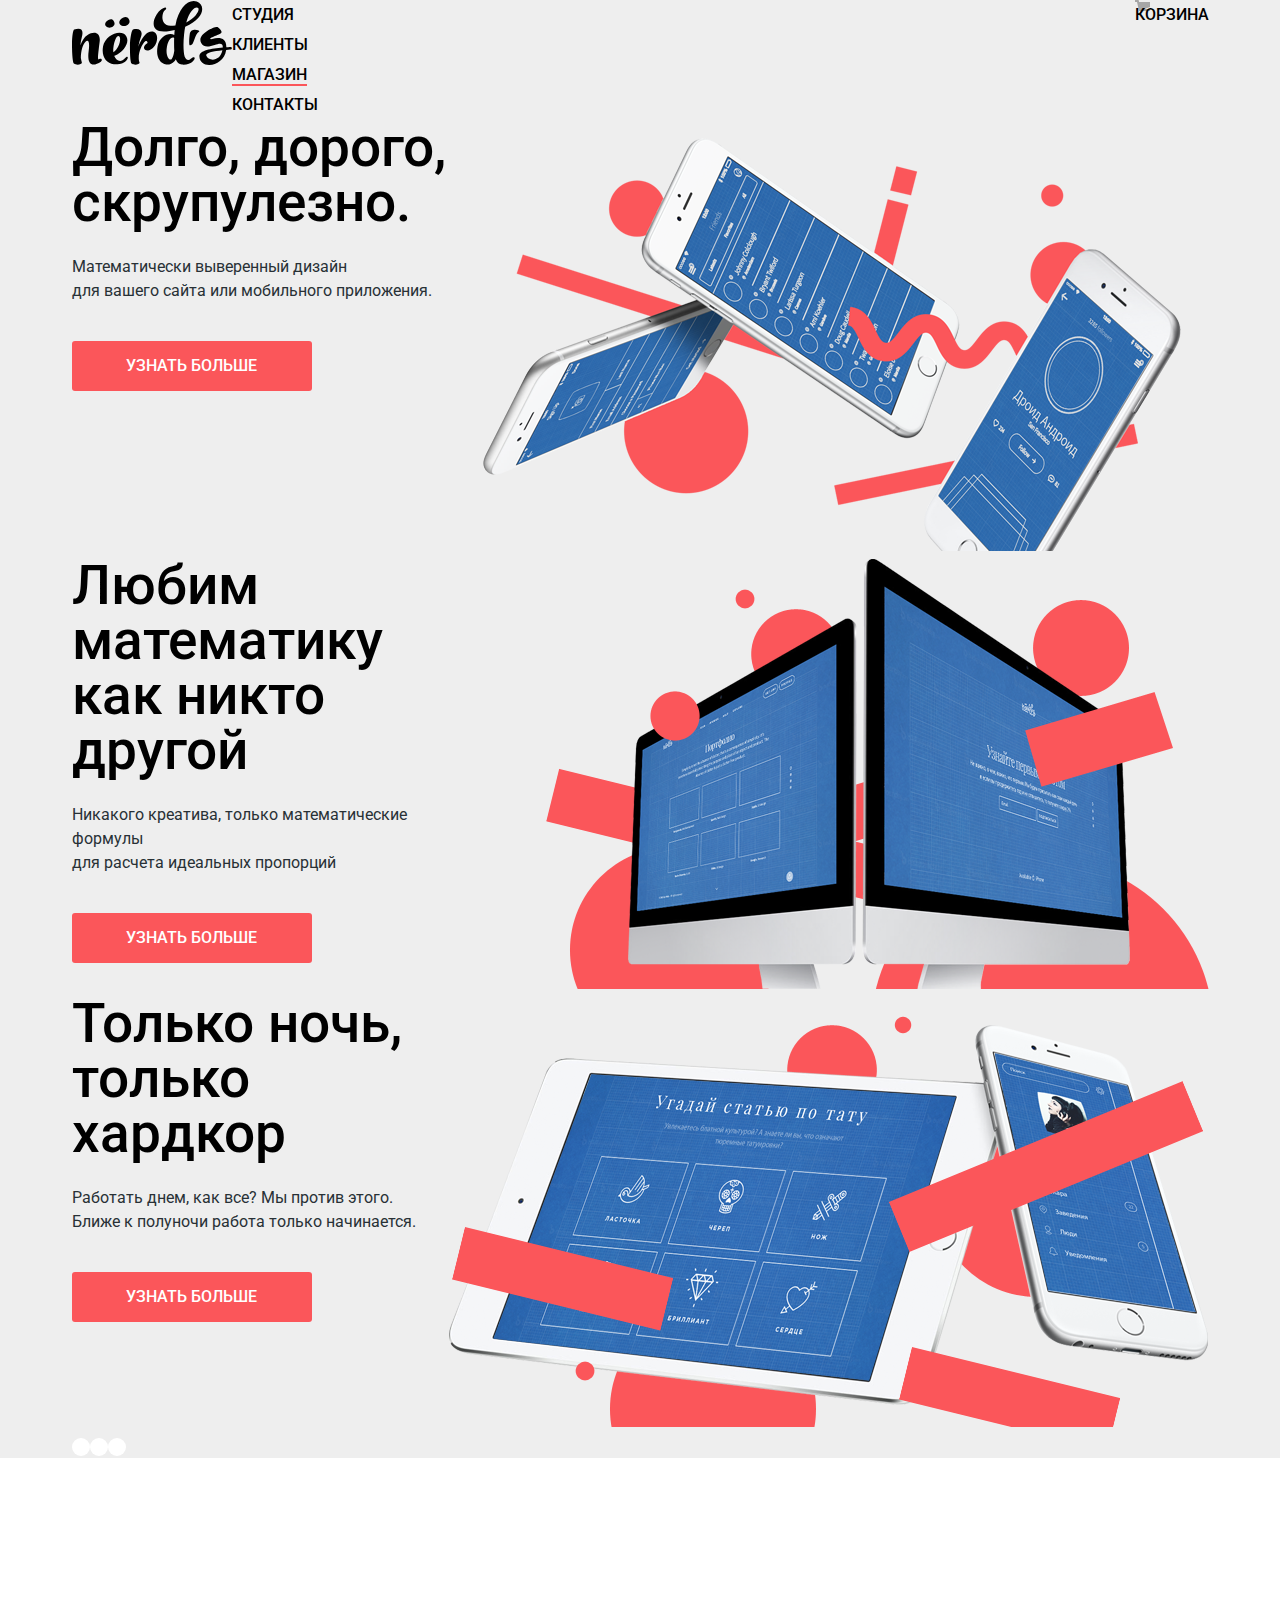
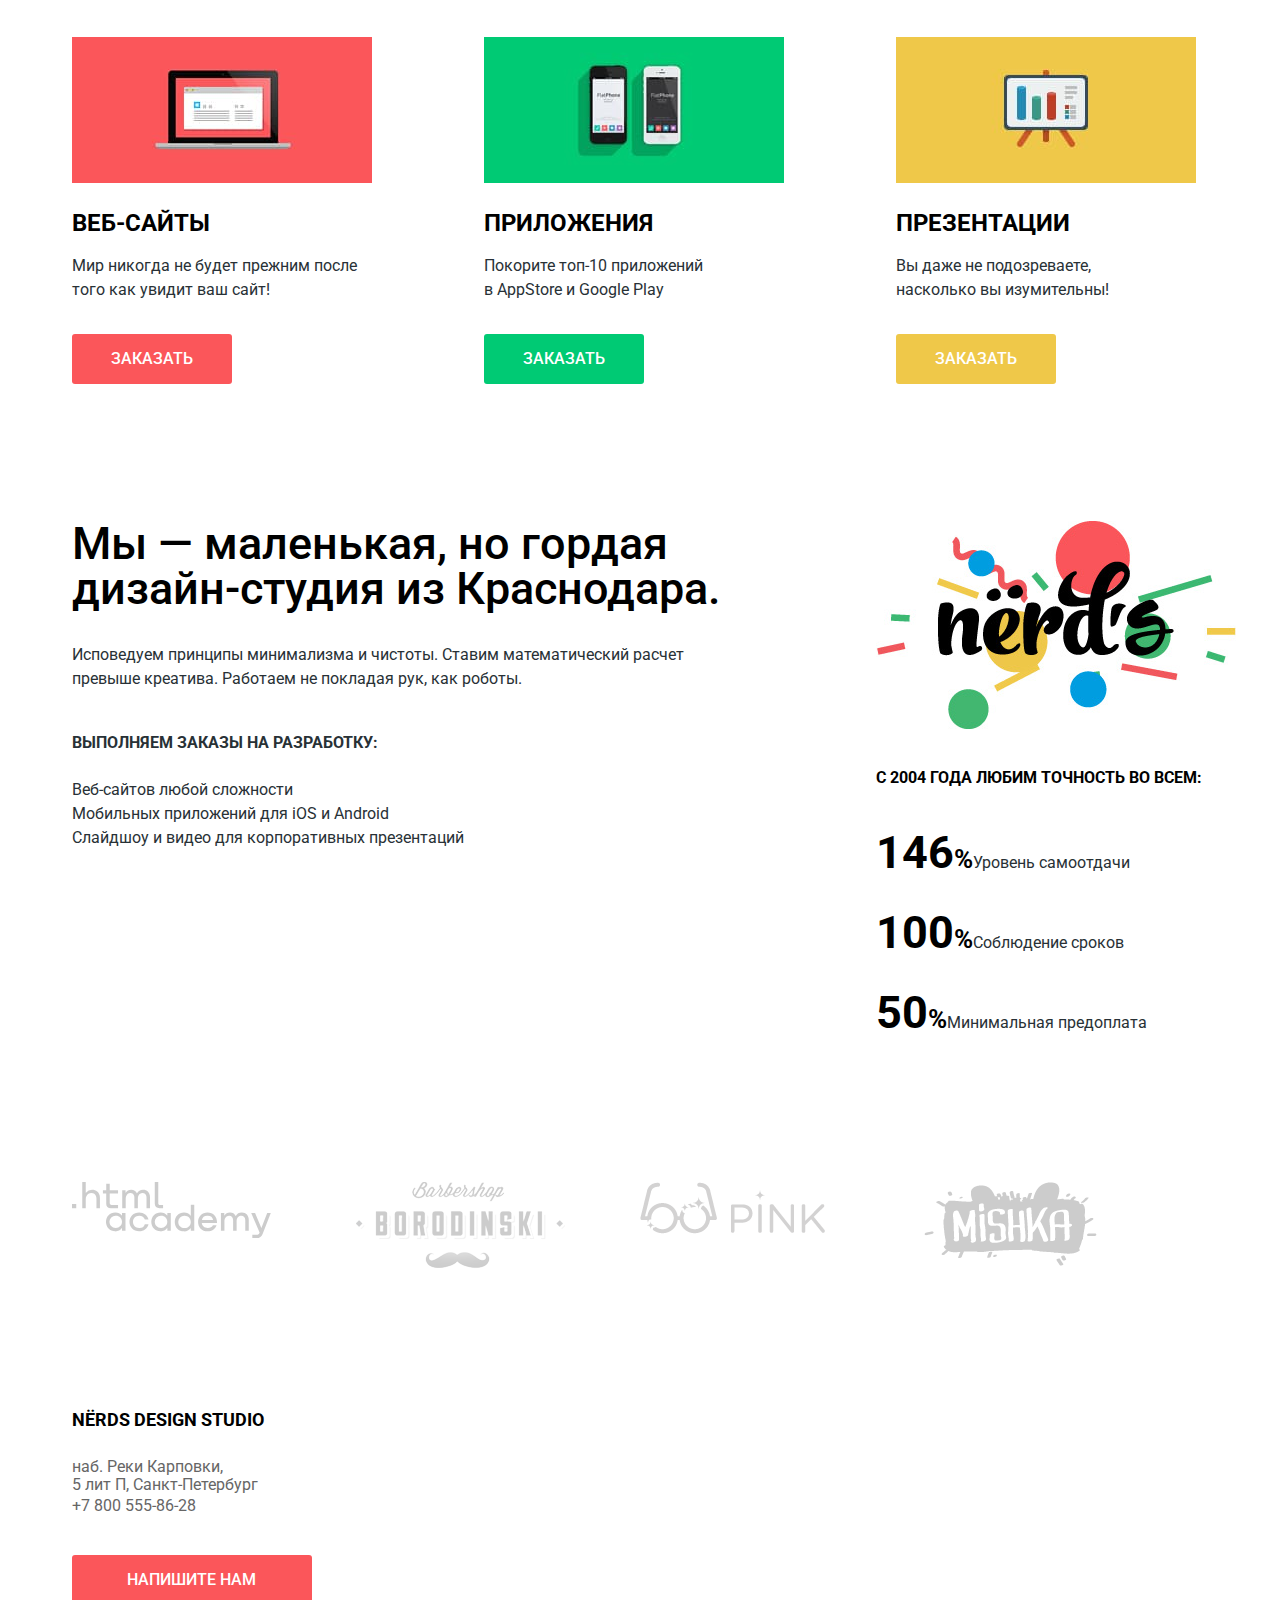
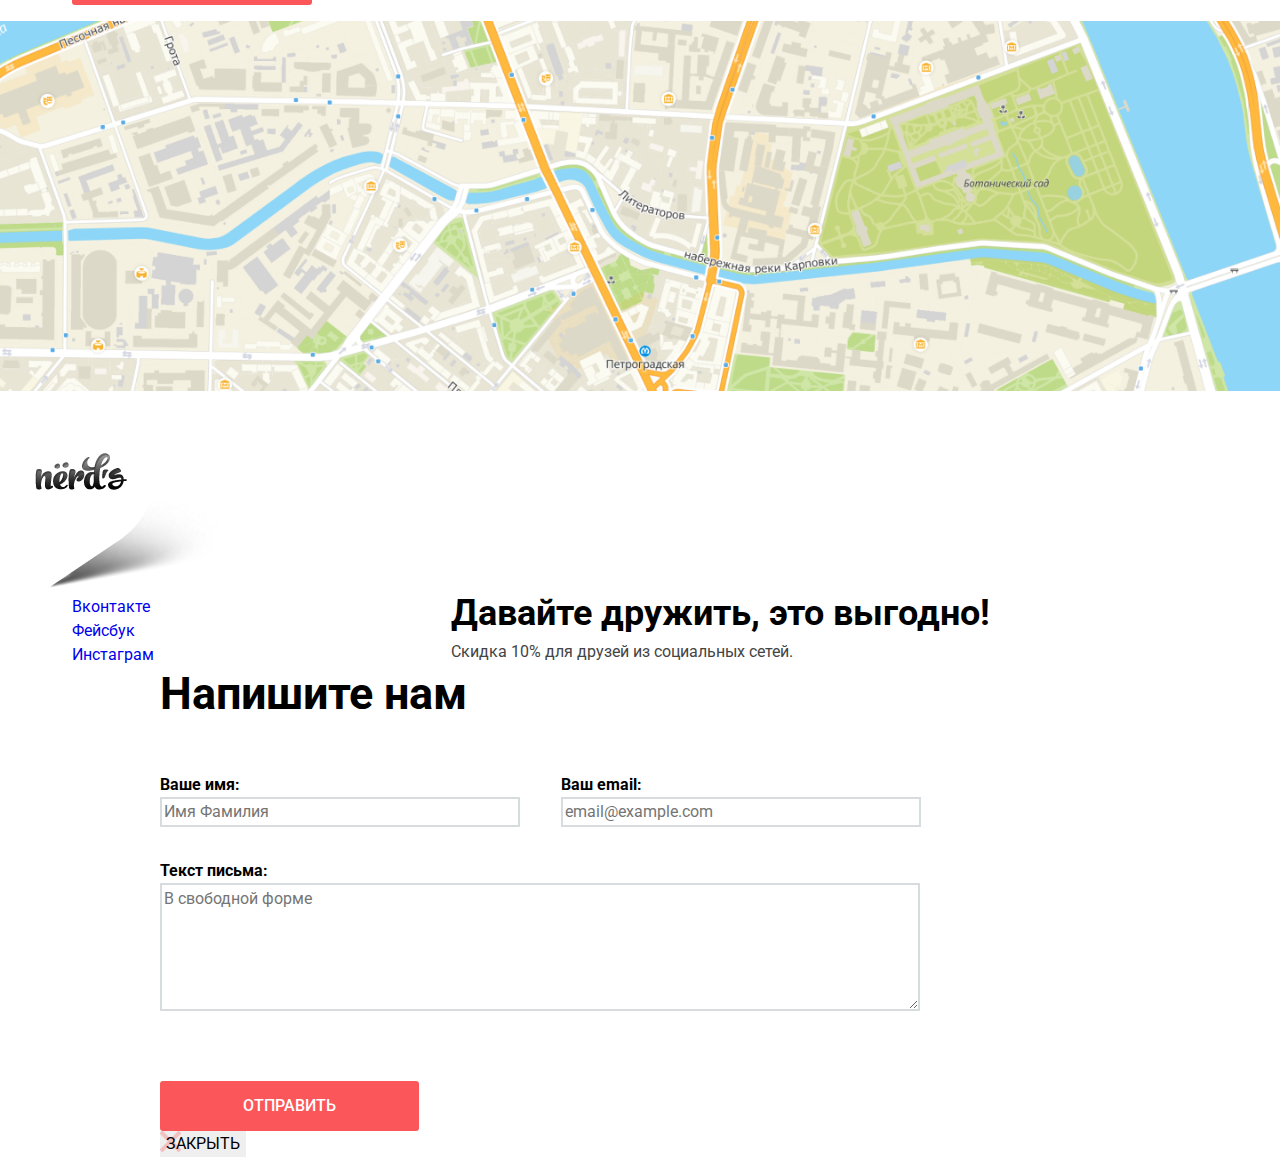
==== index.html @ d4f7bba4 "Сетка на гридах" ====
<!DOCTYPE html>
<html class="page" lang="ru">
  <head>
    <meta charset="utf-8">
    <link rel="icon" href="favicon.ico.">
    <link rel="icon" href="img/favicon.svg" type="image/svg+xml">
    <link rel="apple-touch-icon" href="img/favicon-180.png">
    <link rel="manifest" href="manifest.webmanifest">
    <title>Нёрдс</title>
    <link href="https://fonts.googleapis.com/css2?family=Roboto:wght@400;500;700&display=swap" rel="stylesheet">
    <link href="normalize.css" rel="stylesheet">
    <link href="style.css" rel="stylesheet">
  </head>

  <body>

    <header class="main-header">
      <div class="main-nav-box">
        <div class="container">
        	<nav class="main-nav">
        		<a class="main-header-logo">
              <img class="logo-img" src="img/nerds-logo.svg" width="160" height="65" alt="Логотип сайта Nёrds">
            </a>
        		<ul class="site-nav list">
        			<li><a class="site-link link" href="#">Студия</a></li>
        			<li><a class="site-link link" href="#">Клиенты</a></li>
        			<li><a class="site-link active link" href="catalog.html">Магазин</a></li>
        			<li><a class="site-link link" href="#">Контакты</a></li>
        		</ul>
        		<a class="basket" href="#">Корзина</a>
        	</nav>
        </div>
      </div>
    </header>

    <main class="main">
      <h1 class="visually-hidden">Интернет магазин "Nёrds"</h1>
      <section class="main-slide">
        <div class="container">
      		<h2 class="visually-hidden">Фото слайд</h2>
      		<ul class="slide-list list">
      			<li class="slide-item">
              <div class="slide-box">
                <h2 class="slide-title">Долго, дорого,<br>скрупулезно.</h2>
                <p class="slide-text">Математически выверенный дизайн<br>для вашего сайта или мобильного приложения.</p>
                <a class="slide-link button link change" href="#">УЗНАТЬ БОЛЬШЕ</a>
              </div>
              <div class="slide-container">
      				  <img class="slide-img" src="img/nerds-slide1.png" width="760" height="431" alt="Смартфоны">
              </div>
      			</li>
      			<li class="slide-item">
              <div class="slide-box">
                <h2 class="slide-title">Любим математику<br>как никто другой</h2>
                <p class="slide-text">Никакого креатива, только математические формулы<br> для расчета идеальных пропорций</p>
                <a class="slide-link button link change" href="#">УЗНАТЬ БОЛЬШЕ</a>
              </div>
              <div class="slide-container">
      				  <img class="slide-img" src="img/nerds-slide2.png" width="760" height="431" alt="Компьютеры">
              </div>
      			</li>
      			<li class="slide-item">
              <div class="slide-box">
                <h2 class="slide-title">Только ночь,<br>только хардкор</h2>
                <p class="slide-text">Работать днем, как все? Мы против этого.<br>Ближе к полуночи работа только начинается.</p>
                <a class="slide-link button link change" href="#">УЗНАТЬ БОЛЬШЕ</a>
              </div>
              <div class="slide-container">
      				  <img class="slide-img" src="img/nerds-slide3.png" width="760" height="431" alt="Планшет,смартфон">
              </div>
      			</li>
      		</ul>
      		<ul class="slide-button list">
      			<li>
      				<button class="button slide-switch" type="button"></button>
      			</li>
      			<li>
      				<button class="button slide-switch" type="button"></button>
      			</li>
      			<li>
      				<button class="button slide-switch" type="button"></button>
      			</li>
      		</ul>
        </div>
      </section>

      <div class="container">
        <section class="services">
      		<h2 class="visually-hidden">Услуги</h2>
      		<ul class="services-list list">
      			<li class="services-item services-item-site">
      				<a class="services-link link" href="#">
      					<h3 class="service-card-title">Веб-сайты</h3>
      					<p class="service-text">Мир никогда не будет прежним после того как увидит ваш сайт!</p>
      				</a>
      				<p>
      					<a class="button service-button site link change" href="#">Заказать</a>
      				</p>
      			</li>
      			<li class="services-item services-item-applications">
      				<a class="services-link link" href="#">
      					<h3 class="service-card-title">Приложения</h3>
      					<p class="service-text">Покорите топ-10 приложений<br>в AppStore и Google Play</p>
      				</a>
      				<p>
      					<a class="button service-button applications link" href="#">Заказать</a>
      				</p>
      			</li>
      			<li class="services-item services-item-presentation">
      				<a class="services-link link" href="#">
      					<h3 class="service-card-title">Презентации</h3>
      					<p class="service-text">Вы даже не подозреваете,<br>насколько вы изумительны!</p>
      				</a>
      				<p>
      					<a class="button service-button presentations link" href="#">Заказать</a>
      				</p>
            </li>
      		</ul>
        </section>

        <div class="about-box">
          <section class="about">
        		<h2 class="visually-hidden">О нас</h2>
        		<p class="about-text">Мы — маленькая, но гордая дизайн-студия из Краснодара.</p>
        		<p class="about-content">
        			Исповедуем принципы минимализма и чистоты. Ставим математический расчет превыше креатива. Работаем не покладая рук, как роботы.
        		</p>
        		<h3 class="about-list-title">Выполняем заказы на разработку:</h3>
        		<ul class="about-list list">
        			<li class="about-item">
        				Веб-сайтов любой сложности
        			</li>
        			<li class="about-item">
        				Мобильных приложений для iOS и Android
        			</li>
        			<li class="about-item">
        				Слайдшоу и видео для корпоративных презентаций
        			</li>
        		</ul>
  		    </section>

  		    <section class="advantages">
    			  <h2 class="visually-hidden">Преимущества</h2>
    			  <p class="advantages-text">с 2004 года Любим точность во всем:</p>
    			  <ul class="advantages-list list">
    				  <li class="advantages-item">
    					 <p class="advantages-content"><span class="advantages-indicator">146</span><span class="percent">%</span>Уровень самоотдачи</p>
    				  </li>
    				  <li class="advantages-item">
    					 <p class="advantages-content"><span class="advantages-indicator">100</span><span class="percent">%</span>Соблюдение сроков</p>
    				  </li>
    				  <li class="advantages-item">
    					 <p class="advantages-content"><span class="advantages-indicator">50</span><span class="percent">%</span>Минимальная предоплата</p>
    				  </li>
    			  </ul>
  		    </section>
        </div>

		    <section class="partners">
  			  <h2 class="visually-hidden">Партнёры</h2>
  			  <ul class="partners-list list">
  				  <li class="partners-item">
  					  <a href="https://htmlacademy.ru/intensive/htmlcss">
                <img src="img/logo_htmlacademy.svg" width="199" height="57" alt="Логотип сайта html.academy">
              </a>
  				  </li>
  				  <li class="partners-item">
  					  <a href="#">
  						  <img src="img/logo-barbershop.png" width="209" height="90" alt="Логотип сайта Барбершоп «Бородинский»">
  					  </a>
  				  </li>
  				  <li class="partners-item">
  					  <a href="#">
  						  <img src="img/logo-pink.png" width="185" height="52" alt="Логотип сайта Pink">
  					  </a>
  				  </li>
  				  <li class="partners-item">
  					  <a href="#">
  						  <img src="img/logo-mishka.png" width="173" height="84" alt="Логотип сайта Mishka">
  					  </a>
  				  </li>
  			  </ul>
		    </section>
      </div>

		  <section class="contacts">
        <div class="container">
          <h2 class="visually-hidden">Контактная информация</h2>
          <p class="contacts-text">
            <span>NЁRDS DESIGN STUDIO</span><br>наб. Реки Карповки,<br>5 лит П, Санкт-Петербург
          </p>
          <p class="contacts-text-phone">
            <a class="contacts-phone link" href="tel:+78005558628">+7 800 555-86-28</a>
          </p>
          <p class="contacts-button">
            <a class="contacts-link button link change" href="#">Напишите нам</a>
          </p>
        </div>
        <img class="contacts-map-img" src="img/map.png" width="1440" height="416" alt="Карта">
        <img class="contacts-marker-img" src="img/map-marker.png" width="231" height="190" alt="Маркер на карте указывает
          месторасположение">
      </section>

    </main>

	  <footer class="main-footer">
      <div class="container">
        <div class="footer-box">
    		  <section class="socials">
    			  <h2 class="visually-hidden">Социальные сети</h2>
    			  <ul class="socials-list list">
          		<li class="socials-item">
           			<a class="socials-button link" href="#">Вконтакте</a>
          		</li>
          		<li class="socials-item">
            		<a class="socials-button link" href="#">Фейсбук</a>
          		</li>
          		<li class="socials-item">
            		<a class="socials-button link" href="#">Инстаграм</a>
          		</li>
        		</ul>
    		  </section>

    		  <section class="copyright">
    			  <h2 class="copyright-title">Давайте дружить, это выгодно!</h2>
    			  <p class="copyright-text">Скидка 10% для друзей из социальных сетей.</p>
    		  </section>
        </div>
      </div>
	  </footer>

    <div class="container">
      <section class="modal">
        <div class="modal-box">
          <h2 class="modal-title">Напишите нам</h2>
          <form class="connection-form" action="https://echo.htmlacademy.ru/" method="post">
            <div class="modal-input-box">
              <p>
                <label class="modal-name modal-field" for="name">Ваше имя:</label><br>
                <input class="connection-field connection-name" type="text" name="name" id="name" placeholder="Имя Фамилия" required>
              </p>
              <p>
                <label class="modal-email modal-field" for="email">Ваш email:</label><br>
                <input class="connection-field connection-email" type="email" name="email" id="email" placeholder="email@example.com " required>
              </p>
            </div>
            <p>
              <label class="modal-text modal-field" for="text">Текст письма:</label><br>
              <textarea class="connection-field connection-text" rows="5" cols="80" id="text" name="text" placeholder="В свободной форме"></textarea>
            </p>
            <button class="button connection-button change" type="submit">Отправить</button>
          </form>
          <button class="button modal-close" type="button">Закрыть</button>
        </div>
      </section>
    </div>

  </body>
</html>
---- style.css ----
*,
*::before,
*::after {
  box-sizing: border-box;
}

:root {
  --basic-fon: #888888;
  --basic-fon-dark: #EEEEEE;
  --basic-text: #283136;
  --basic-black: #000000;
  --basic-red: #FB565A;
  --basic-golden: #EFC849;
  --basic-grin: #00CA74;
  --basic-grin-light: #00BC6C;
  --basic-grin-dark: #00AA62;
  --basic-white: #FFFFFF;
  --basic-gray: #666666;
  --basic-gray-dark: #444444;
  --basic-gray-light: #D7DCDE;
  --basic-red-light: #E74246;
  --basic-red-dark: #D7373B;
  --basic-gold-light: #EAB534;
  --basic-gold-dark: #E5A722;
  --basic-gray-gray: #B4B9BB;
  --basic-gray-graphite: #DFDFDF;
  --basic-gray-graphite-light: #D5D5D5;
  --basic-graphite: #DBDBDB;
  --basic-white-gray: rgba(255, 255, 255, 0.3);
  --basic-black-gray: rgba(0, 0, 0, 0.3);
}

.page {
  height: 100%;
}


body {
  min-height: 100%;
  min-width: 960px;
  display: grid;
  grid-template-rows: min-content 1fr min-content;
  align-content: start;
  margin: 0;
  padding: 0;
  font-family: "Roboto", Arial, sans-serif;
  font-size: 16px;
  line-height: 24px;
  font-weight: 400;
  color: var(--basic-text);
  background-color: transparent;
}

.main-nav {
  display: grid;
  grid-template-columns: 160px 1fr min-content;
}

.container {
  width: 1157px;
  margin: 0 auto;
  padding: 0 10px;
}
.button {
  font: inherit;
  text-align: center;
  vertical-align: middle;
  text-transform: uppercase;
  border: none;
}

.link {
  text-decoration: none;
}

.list {
  list-style: none;
  margin: 0;
  padding: 0;
}

.site-nav {
  line-height: 30px;
  font-weight: 500;
  text-transform: uppercase;
  color: var(--basic-black);
  background-color: transparent;
}

.site-nav a {
  text-decoration: none;
  color: var(--basic-black);
}

.basket {
  line-height: 30px;
  font-weight: 500;
  text-transform: uppercase;
  color: var(--basic-black);
  background-color: transparent;
  text-decoration: none;
  background-image: url("img/basket-icon.svg");
  background-repeat: no-repeat;
}

.main-header,.main-slide {
  background-color: var(--basic-fon-dark);
}

.site-nav a:hover,.basket:hover,.product-title:hover {
  color: var(--basic-red);
}

.basket:active,.site-link:active {
  color: var(--basic-black-gray);
}

.site-link.active,.basket.active {
  border-bottom: 2px solid var(--basic-red);
}

.logo-img:hover {
  opacity: 0.7;
}

.logo-img:active{
  opacity: 0.3;
}

.visually-hidden {
  position: absolute;
  width: 1px;
  height: 1px;
  margin: -1px;
  border: 0;
  padding: 0;
  clip-path: inset(100%);
  clip: rect(0 0 0 0);
  overflow: hidden;
}

.slide-item {
  display: grid;
  grid-template-columns: 1fr 760px;
}

.slide-box {
  widows: 540px;
}

.slide-button {
  display: flex;
  margin-bottom: 179px;
}

.slide-title {
  font-size: 55px;
  line-height: 55px;
  color: var(--basic-black);
  font-weight: 500;
  margin: 0 0 25px;
}

.slide-link,.contacts-link {
  text-decoration: none;
  color: var(--basic-white);
  background-color: var(--basic-red);
  font-weight: 500;
  line-height: 18px;
  display: inline-block;
  width: 240px;
  height: 50px;
  border-radius: 3px;
  display: flex;
  align-items: center;
  justify-content: center;
}

.slide-text {
  margin: 0 0 38px;
}

.slide-switch {
  width: 18px;
  height: 18px;
  background-color: var(--basic-white);
  border-radius: 50%;
}

.slide-img,.contacts-map-img {
  max-width: 100%;
  height: auto;
}

.services-item::before {
  content: '';
  display: block;
  width: 300px;
  height: 146px;
  margin: 0 0 25px;
}

.services-item-site {
  background-image: url("img/illustration-1.jpg");
  background-repeat: no-repeat;
}

.services-item-applications {
  background-image: url("img/illustration-2.jpg");
  background-repeat: no-repeat;
}

.services-item-presentation {
  background-image: url("img/illustration-3.jpg");
  background-repeat: no-repeat;
}
.services {
  margin-bottom: 121px;
}

.services-list {
  display: grid;
  grid-template-columns: 1fr 1fr 1fr;
  grid-gap: 100px;
}
.service-card-title {
  font-weight: bold;
  font-size: 24px;
  line-height: 30px;
  text-transform: uppercase;
  color: var(--basic-black);
  margin: 0 0 16px;
}

.service-text {
  font-weight: normal;
  line-height: 24px;
  color: var(--basic-text);
  margin: 0 0 32px;
}

.service-button {
  color: var(--basic-white);
  font-weight: 500;
  line-height: 18px;
  width: 160px;
  height: 50px;
  border-radius: 3px;
  display: inline-block;
}

.service-button.site {
  background-color: var(--basic-red);
  display: flex;
  align-items: center;
  justify-content: center;
}

.service-button.applications {
  background-color: var(--basic-grin);
  display: flex;
  align-items: center;
  justify-content: center;
}

.service-button.presentations {
  background-color: var(--basic-golden);
  display: flex;
  align-items: center;
  justify-content: center;
}

.about-box {
  display: grid;
  grid-template-columns: 655px 1fr;
  margin-bottom: 121px;
}

.advantages {
  margin-left: 149px;
}

.about-text {
  font-weight: 500;
  font-size: 45px;
  line-height: 45px;
  color: var(--basic-black);
  margin: 0 0 32px;
}

.about-content {
  margin: 0 0 40px;
}

.about-list-title,.advantages-text {
  font-weight: bold;
  text-transform: uppercase;
  font-size: 16px;
}

.about-list-title {
  margin: 0 0 23px;
}

.advantages-text {
  color: var(--basic-black);
  margin: 0 0 31px;
}

.advantages::before {
  content: '';
  display: block;
  width: 360px;
  height: 208px;
  background-image: url(img/nerds-illustration.png);
  background-repeat: no-repeat;
  margin: 0 0 37px;
}

.advantages-content {
  line-height: 18px;
}

.advantages-indicator{
  font-weight: bold;
  font-size: 45px;
  line-height: 64px;
  color: var(--basic-black);
}

.percent {
  font-weight: bold;
  font-size: 26px;
  line-height: 40px;
  color: var(--basic-black);
}

.partners-list {
  display: grid;
  grid-template-columns: 1fr 1fr 1fr 1fr;
  margin: 0 0 126px;
}

.contacts-text {
  line-height: 18px;
  color: var(--basic-gray);
  margin: 0;
}

.contacts-text-phone {
  margin: 0 0 37px;
}

.contacts-text span{
  font-weight: bold;
  font-size: 18px;
  line-height: 30px;
  text-transform: uppercase;
  color: var(--basic-black);
  margin: 0 0 23px;
  display: inline-block;
}

.contacts-phone {
  color: var(--basic-gray);
}

.footer-box {
  display: grid;
  grid-template-columns: 1fr 2fr;
}

.social-button {
  color: inherit;
}

/*.socials-button {
  background-image: url("img/vk-icon.svg");
  background-repeat: no-repeat;
  background-color: red;
}*/

/*.social-button:hover,
.social-button:focus {
  background-color: var(--basic-white);
}*/

.copyright-title {
  font-weight: bold;
  font-size: 36px;
  line-height: 36px;
  color: var(--basic-black);
  margin: 0 0 10px;
}

.copyright-text {
  line-height: 22px;
  color: var(--basic-gray-dark);
  margin: 0;
}

.modal {
  width: 960px;
  margin: 0 auto;
}

.modal-box {
  width: 761px;
}

.modal-title {
  font-weight: bold;
  font-size: 45px;
  line-height: 53px;
  color: var(--basic-black);
  margin: 0 0 37px;
}

.modal-input-box {
  display: grid;
  grid-template-columns: 1fr 1fr;
  grid-gap: 40px;
}

.modal-field {
  font-weight: bold;
  line-height: 18px;
  color: var(--basic-black);
}

.connection-button {
  color: var(--basic-white);
  background-color: var(--basic-red);
  font-weight: 500;
  line-height: 18px;
  width: 259px;
  height: 50px;
  border-radius: 3px;
}

.modal-field {
  opacity: 1;
}

.connection-field {
  width: 360px;
  line-height: 18px;
  font: inherit;
  background-color: transparent;
  color: var(--basic-gray-dark);
  border: 2px solid var(--basic-gray-light);
}

.connection-text {
  width: 760px;
  margin: 0 0 47px;
}

.connection-field:hover {
  border: 2px solid var(--basic-gray-gray);
}

.connection-field:focus {
  border: 2px solid var(--basic-black);
}

.change:hover {
  background-color: var(--basic-red-light);
}

.change:active {
  background-color: var(--basic-red-dark);
  color: var(--basic-white-gray);
}

.product-title:active {
  color: var(--basic-black);
  opacity: 0.3;
}

.button-nav:hover {
  background-color: var(--basic-gray-graphite);
}

.button-nav:active {
  background-color: var(--basic-gray-graphite-light);
  color: var(--basic-black-gray);
}

.service-button.applications:hover {
  background-color: var(--basic-grin-light);
}

.service-button.applications:active {
  background-color: var(--basic-grin-dark);
  color: var(--basic-white-gray);
}

.service-button.presentations:hover {
  background-color: var(--basic-gold-light);
}

.service-button.presentations:active {
  background-color: var(--basic-gold-dark);
  color: var(--basic-white-gray);
}

/*.pages-navigation-item:focus {
  background-color: var(--basic-white);
  border: 3px solid var(--basic-graphite);
  box-sizing: border-box;
  border-radius: 3px;
}*/

.modal-close {
  background-image: url("img/close-cross.svg");
  background-repeat: no-repeat;
}

.filter-container {
  display: grid;
  grid-template-columns: 360px 1fr;
}

.product-list {
  display: grid;
  grid-template-columns: 1fr 1fr;
  margin: 0 0 55px;
}

.catalog-title {
  background-color: var(--basic-fon-dark);
  font-weight: 500;
  font-size: 55px;
  line-height: 55px;
  color: var(--basic-black);
  text-align: center;
  padding: 87px 0 108px;
  margin: 0 0 55px;
}

.range-title {
  font-weight: bold;
  font-size: 18px;
  line-height: 30px;
  color: var(--basic-black);
  text-transform: uppercase;
}

.sorting {
  display: flex;
  align-items: center;
}

.sorting-list {
  display: flex;
}

.sorting-link {
  font-size: 14px;
  line-height: 18px;
  text-transform: uppercase;
  color: var(--basic-black);
  opacity: 0.3;
}

.sorting-link.active {
  opacity: 1;
}

.sorting-link-next {
  background-image: url("img/triangle1.svg");
  background-repeat: no-repeat;
}

.sorting-link-back {
  background-image: url("img/triangle2.svg");
  background-repeat: no-repeat;
}

.box-filter-range {
  background-color: var(--basic-fon-dark);
  width: 260px;
  height: 80px;
  border-radius: 3px;
  display: flex;
  align-items: center;
  justify-content: center;
}

.filter-range {
  background-color: var(--basic-grin);
  width: 138px;
  height: 2px;
}

.filter-importance-min,.filter-importance-max {
  background-color: var(--basic-fon-dark);
  width: 80px;
  height: 38px;
  border: none;
  border-radius: 3px;
  text-align: center;
}

.layout,.features {
  border: none;
}

.layout-view {
  line-height: 20px;
}

.filter-button {
  background-color: var(--basic-fon-dark);
  font-weight: 500;
  font-size: 16px;
  line-height: 18px;
  text-align: center;
  color: var(--basic-black);
  width: 260px;
  height: 50px;
  border-radius: 3px;
}

.product-title {
  font-weight: bold;
  font-size: 18px;
  line-height: 30px;
  text-transform: uppercase;
  color: var(--basic-black);
}
.prodduct-content {
  line-height: 18px;
  color: var(--basic-gray);
}

.product-button {
  width: 200px;
  height: 50px;
  background-color: var(--basic-red);
  color: var(--basic-white);
  border-radius: 3px;
}

.product-button:active {
  color: var(--basic-white);
}

.pages-navigation-list {
  display: flex;
}

.pages-navigation-link {
  background-color: inherit;
  color: var(--basic-black);
  font-weight: 500;
  line-height: 18px;
}

.pages-navigation-item {
  width: 50px;
  height: 50px;
  border-radius: 3px;
  background-color: var(--basic-fon-dark);
  text-align: center;
  display: flex;
  align-items: center;
  justify-content: center;
}

.pages-navigation-next {
  width: 260px;
  height: 50px;
}
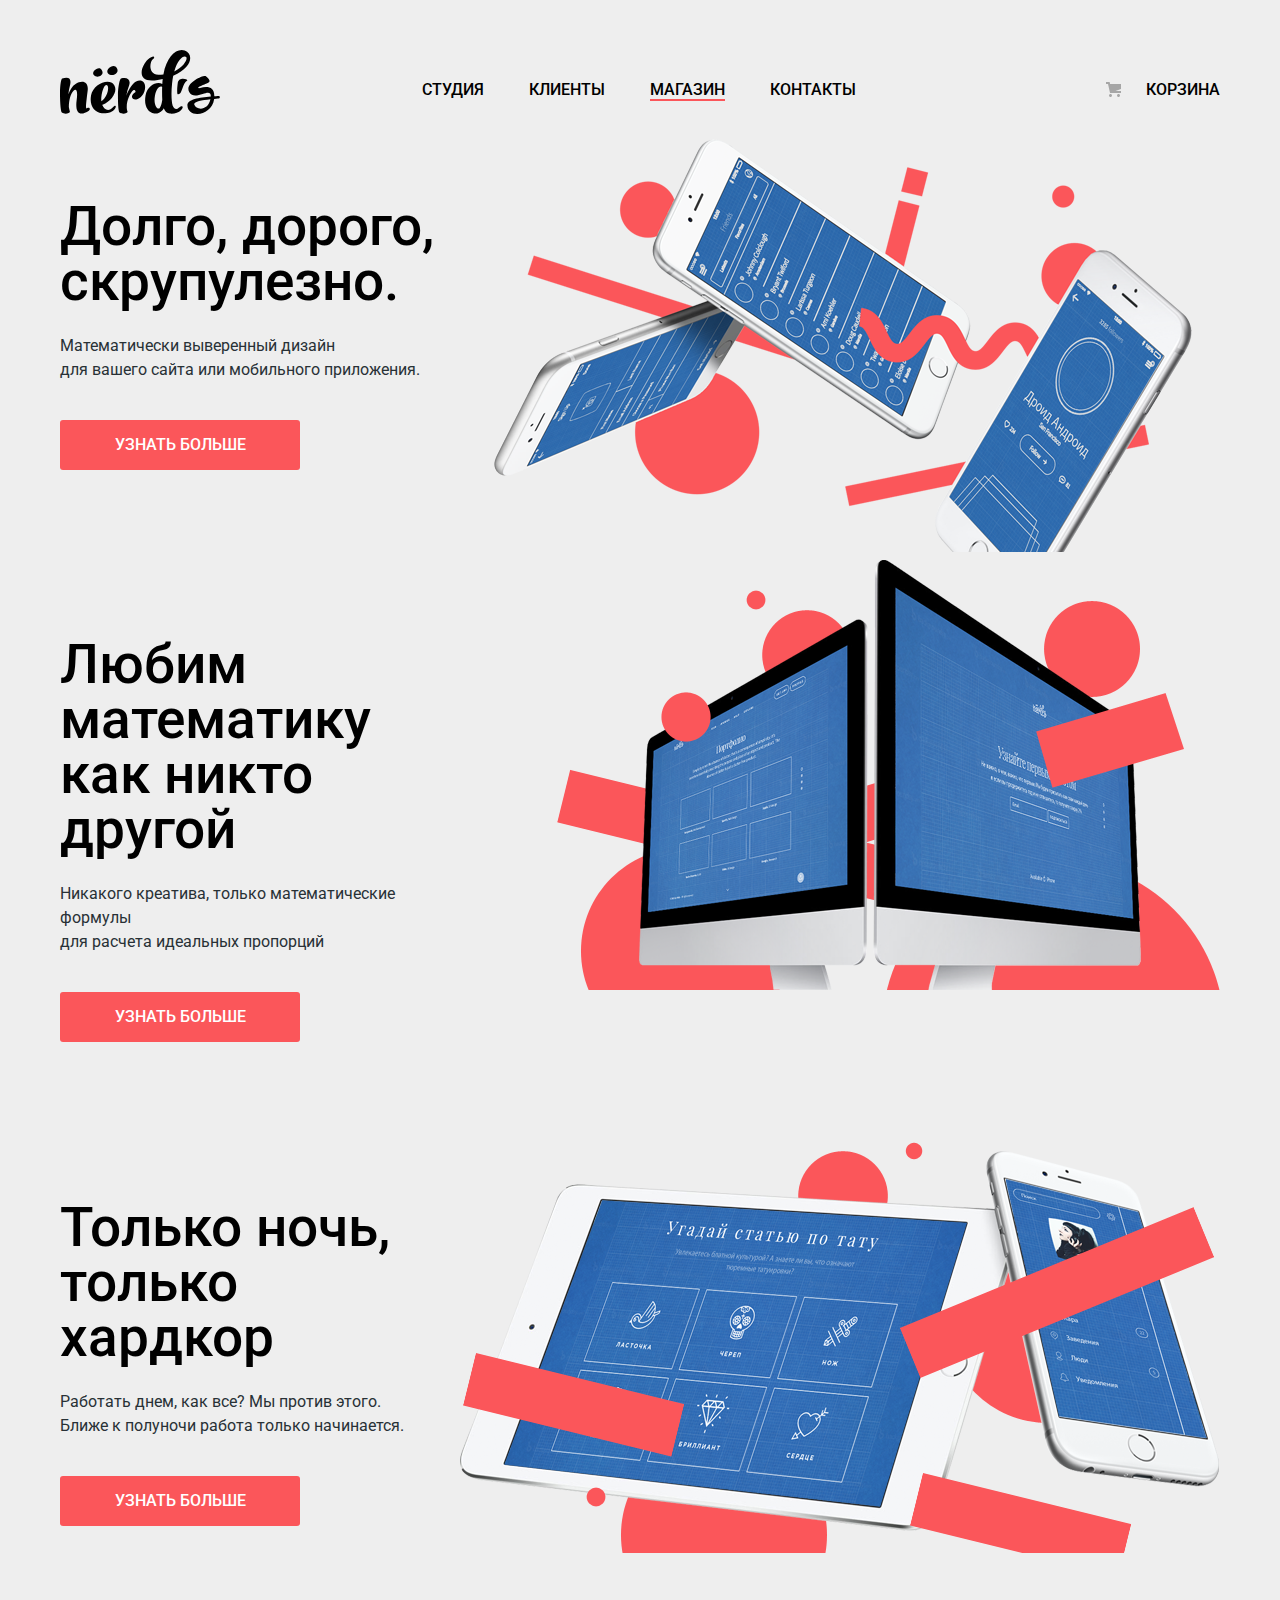
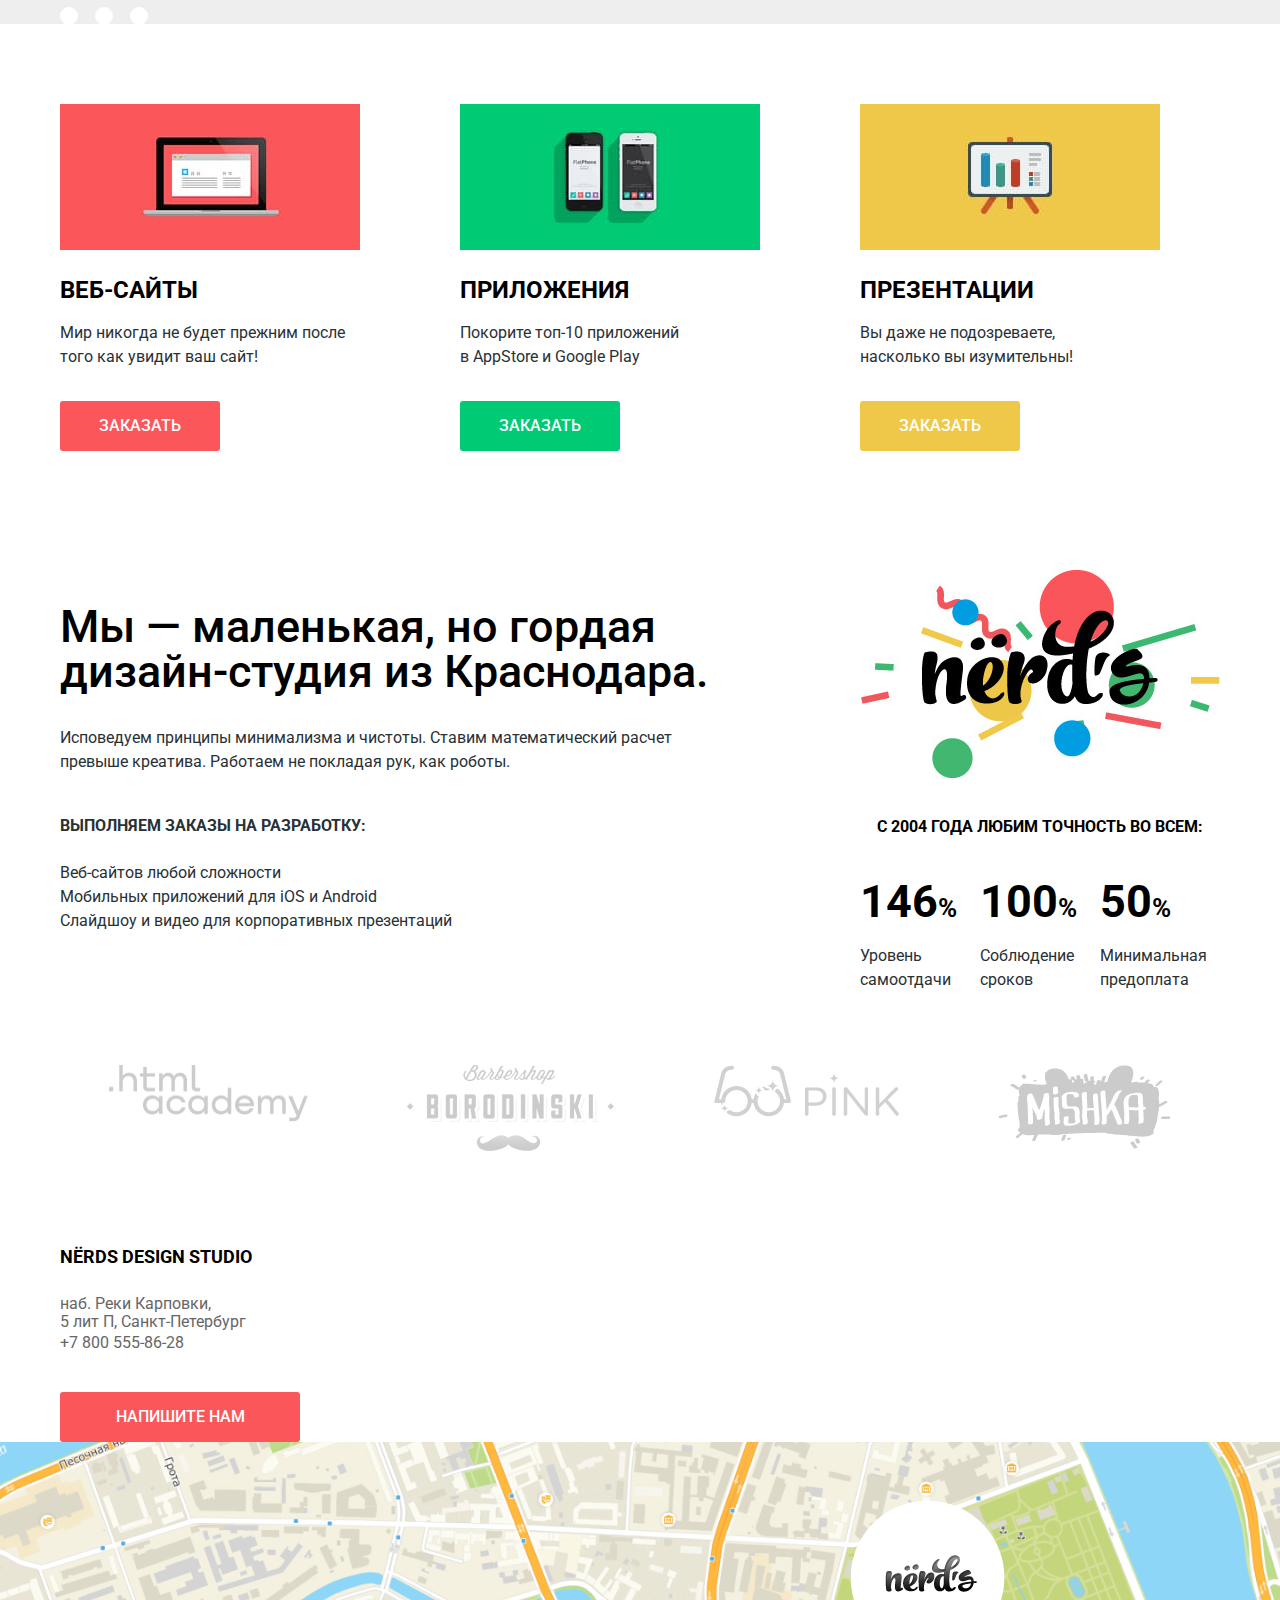
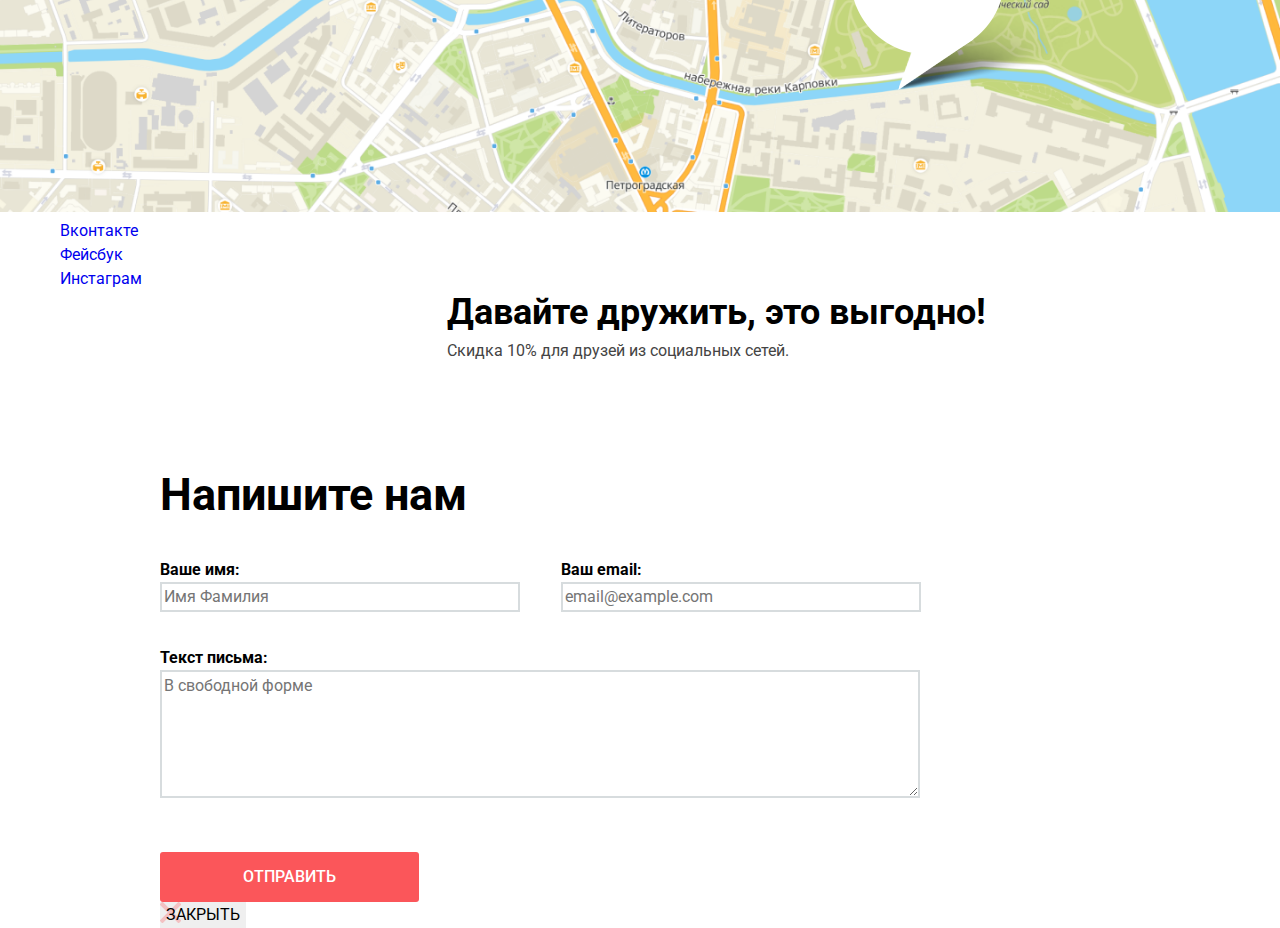
==== commit 6fd30f1c: "Доработка сетки" ====
--- a/index.html
+++ b/index.html
@@ -15,21 +15,19 @@
   <body>
 
     <header class="main-header">
-      <div class="main-nav-box">
-        <div class="container">
-        	<nav class="main-nav">
-        		<a class="main-header-logo">
-              <img class="logo-img" src="img/nerds-logo.svg" width="160" height="65" alt="Логотип сайта Nёrds">
-            </a>
-        		<ul class="site-nav list">
-        			<li><a class="site-link link" href="#">Студия</a></li>
-        			<li><a class="site-link link" href="#">Клиенты</a></li>
-        			<li><a class="site-link active link" href="catalog.html">Магазин</a></li>
-        			<li><a class="site-link link" href="#">Контакты</a></li>
-        		</ul>
-        		<a class="basket" href="#">Корзина</a>
-        	</nav>
-        </div>
+      <div class="container">
+      	<nav class="main-nav">
+      		<a class="main-header-logo">
+            <img class="logo-img" src="img/nerds-logo.svg" width="160" height="65" alt="Логотип сайта Nёrds">
+          </a>
+      		<ul class="site-nav list">
+      			<li><a class="site-link link" href="#">Студия</a></li>
+      			<li><a class="site-link link" href="#">Клиенты</a></li>
+      			<li><a class="site-link active link" href="catalog.html">Магазин</a></li>
+      			<li><a class="site-link link" href="#">Контакты</a></li>
+      		</ul>
+      		<a class="basket" href="#">Корзина</a>
+      	</nav>
       </div>
     </header>
 
@@ -70,17 +68,17 @@
               </div>
       			</li>
       		</ul>
-      		<ul class="slide-button list">
-      			<li>
-      				<button class="button slide-switch" type="button"></button>
-      			</li>
-      			<li>
-      				<button class="button slide-switch" type="button"></button>
-      			</li>
-      			<li>
-      				<button class="button slide-switch" type="button"></button>
-      			</li>
-      		</ul>
+        		<ul class="slide-button list">
+        			<li>
+        				<button class="button slide-switch active" type="button"></button>
+        			</li>
+        			<li>
+        				<button class="button slide-switch" type="button"></button>
+        			</li>
+        			<li>
+        				<button class="button slide-switch" type="button"></button>
+        			</li>
+        		</ul>
         </div>
       </section>
 
@@ -93,7 +91,7 @@
       					<h3 class="service-card-title">Веб-сайты</h3>
       					<p class="service-text">Мир никогда не будет прежним после того как увидит ваш сайт!</p>
       				</a>
-      				<p>
+      				<p class="service-button-box">
       					<a class="button service-button site link change" href="#">Заказать</a>
       				</p>
       			</li>
@@ -102,7 +100,7 @@
       					<h3 class="service-card-title">Приложения</h3>
       					<p class="service-text">Покорите топ-10 приложений<br>в AppStore и Google Play</p>
       				</a>
-      				<p>
+      				<p class="service-button-box">
       					<a class="button service-button applications link" href="#">Заказать</a>
       				</p>
       			</li>
@@ -111,7 +109,7 @@
       					<h3 class="service-card-title">Презентации</h3>
       					<p class="service-text">Вы даже не подозреваете,<br>насколько вы изумительны!</p>
       				</a>
-      				<p>
+      				<p class="service-button-box">
       					<a class="button service-button presentations link" href="#">Заказать</a>
       				</p>
             </li>
@@ -144,13 +142,16 @@
     			  <p class="advantages-text">с 2004 года Любим точность во всем:</p>
     			  <ul class="advantages-list list">
     				  <li class="advantages-item">
-    					 <p class="advantages-content"><span class="advantages-indicator">146</span><span class="percent">%</span>Уровень самоотдачи</p>
+    					  <p class="advantages-content"><span class="advantages-indicator">146</span><span class="percent">%</span></p>
+                <p class="advantages-text-box">Уровень самоотдачи</p>
     				  </li>
     				  <li class="advantages-item">
-    					 <p class="advantages-content"><span class="advantages-indicator">100</span><span class="percent">%</span>Соблюдение сроков</p>
+    					  <p class="advantages-content"><span class="advantages-indicator">100</span><span class="percent">%</span></p>
+                <p class="advantages-text-box">Соблюдение сроков</p>
     				  </li>
     				  <li class="advantages-item">
-    					 <p class="advantages-content"><span class="advantages-indicator">50</span><span class="percent">%</span>Минимальная предоплата</p>
+    					  <p class="advantages-content"><span class="advantages-indicator">50</span><span class="percent">%</span></p>
+                <p class="advantages-text-box">Минимальная предоплата</p>
     				  </li>
     			  </ul>
   		    </section>
@@ -161,22 +162,22 @@
   			  <ul class="partners-list list">
   				  <li class="partners-item">
   					  <a href="https://htmlacademy.ru/intensive/htmlcss">
-                <img src="img/logo_htmlacademy.svg" width="199" height="57" alt="Логотип сайта html.academy">
+                <img class="partners-img partners-img-academy" src="img/logo_htmlacademy.png" width="199" height="57" alt="Логотип сайта html.academy">
               </a>
   				  </li>
   				  <li class="partners-item">
   					  <a href="#">
-  						  <img src="img/logo-barbershop.png" width="209" height="90" alt="Логотип сайта Барбершоп «Бородинский»">
+  						  <img class="partners-img partners-img-barbershop" src="img/logo-barbershop.png" width="209" height="90" alt="Логотип сайта Барбершоп «Бородинский»">
   					  </a>
   				  </li>
   				  <li class="partners-item">
   					  <a href="#">
-  						  <img src="img/logo-pink.png" width="185" height="52" alt="Логотип сайта Pink">
+  						  <img class="partners-img partners-img-pink" src="img/logo-pink.png" width="185" height="52" alt="Логотип сайта Pink">
   					  </a>
   				  </li>
   				  <li class="partners-item">
   					  <a href="#">
-  						  <img src="img/logo-mishka.png" width="173" height="84" alt="Логотип сайта Mishka">
+  						  <img class="partners-img partners-img-mishka" src="img/logo-mishka.png" width="173" height="84" alt="Логотип сайта Mishka">
   					  </a>
   				  </li>
   			  </ul>
@@ -203,48 +204,44 @@
 
     </main>
 
-	  <footer class="main-footer">
-      <div class="container">
-        <div class="footer-box">
-    		  <section class="socials">
-    			  <h2 class="visually-hidden">Социальные сети</h2>
-    			  <ul class="socials-list list">
-          		<li class="socials-item">
-           			<a class="socials-button link" href="#">Вконтакте</a>
-          		</li>
-          		<li class="socials-item">
-            		<a class="socials-button link" href="#">Фейсбук</a>
-          		</li>
-          		<li class="socials-item">
-            		<a class="socials-button link" href="#">Инстаграм</a>
-          		</li>
-        		</ul>
-    		  </section>
-
-    		  <section class="copyright">
-    			  <h2 class="copyright-title">Давайте дружить, это выгодно!</h2>
-    			  <p class="copyright-text">Скидка 10% для друзей из социальных сетей.</p>
-    		  </section>
-        </div>
-      </div>
+	  <footer class="main-footer container footer-box">
+		  <section class="socials">
+			  <h2 class="visually-hidden">Социальные сети</h2>
+			  <ul class="socials-list list">
+      		<li class="socials-item">
+       			<a class="socials-button link" href="#">Вконтакте</a>
+      		</li>
+      		<li class="socials-item">
+        		<a class="socials-button link" href="#">Фейсбук</a>
+      		</li>
+      		<li class="socials-item">
+        		<a class="socials-button link" href="#">Инстаграм</a>
+      		</li>
+    		</ul>
+		  </section>
+
+		  <section class="copyright">
+			  <h2 class="copyright-title">Давайте дружить, это выгодно!</h2>
+			  <p class="copyright-text">Скидка 10% для друзей из социальных сетей.</p>
+		  </section>
 	  </footer>
 
-    <div class="container">
+
       <section class="modal">
         <div class="modal-box">
           <h2 class="modal-title">Напишите нам</h2>
           <form class="connection-form" action="https://echo.htmlacademy.ru/" method="post">
             <div class="modal-input-box">
-              <p>
+              <p class="modal-content">
                 <label class="modal-name modal-field" for="name">Ваше имя:</label><br>
                 <input class="connection-field connection-name" type="text" name="name" id="name" placeholder="Имя Фамилия" required>
               </p>
-              <p>
+              <p class="modal-content">
                 <label class="modal-email modal-field" for="email">Ваш email:</label><br>
                 <input class="connection-field connection-email" type="email" name="email" id="email" placeholder="email@example.com " required>
               </p>
             </div>
-            <p>
+            <p class="modal-content">
               <label class="modal-text modal-field" for="text">Текст письма:</label><br>
               <textarea class="connection-field connection-text" rows="5" cols="80" id="text" name="text" placeholder="В свободной форме"></textarea>
             </p>
@@ -253,7 +250,7 @@
           <button class="button modal-close" type="button">Закрыть</button>
         </div>
       </section>
-    </div>
+
 
   </body>
 </html>
--- a/style.css
+++ b/style.css
@@ -28,6 +28,10 @@
   --basic-graphite: #DBDBDB;
   --basic-white-gray: rgba(255, 255, 255, 0.3);
   --basic-black-gray: rgba(0, 0, 0, 0.3);
+  --basic-active-gray: #C1C1C1;
+  --basic-white-light: rgba(0, 0, 0, 0.0001);
+  --basic-shadow: rgba(0, 1, 1, 0.1);
+  --basic-gray-next: #A6A6A6;
 }
 
 .page {
@@ -57,7 +61,7 @@
 }
 
 .container {
-  width: 1157px;
+  width: 1180px;
   margin: 0 auto;
   padding: 0 10px;
 }
@@ -75,21 +79,32 @@
 
 .list {
   list-style: none;
+}
+
+.slide-list {
   margin: 0;
   padding: 0;
 }
 
 .site-nav {
+  display: flex;
+  width: 530px;
+  height: 30px;
   line-height: 30px;
   font-weight: 500;
   text-transform: uppercase;
   color: var(--basic-black);
   background-color: transparent;
+  margin: 0;
+  padding: 0;
+  margin-left: 202px;
+  padding-top: 75px;
 }
 
 .site-nav a {
   text-decoration: none;
   color: var(--basic-black);
+  margin-right: 45px;
 }
 
 .basket {
@@ -99,14 +114,28 @@
   color: var(--basic-black);
   background-color: transparent;
   text-decoration: none;
-  background-image: url("img/basket-icon.svg");
+  padding-top: 75px;
+  display: flex;
+}
+
+.basket::before {
+  content: '';
+  width: 15px;
+  height: 15px;
+  background-image: url(img/basket-icon.svg);
   background-repeat: no-repeat;
+  margin: 7px 25px 0 0;
+
 }
 
 .main-header,.main-slide {
   background-color: var(--basic-fon-dark);
 }
 
+.main-slide {
+  margin-bottom: 80px;
+}
+
 .site-nav a:hover,.basket:hover,.product-title:hover {
   color: var(--basic-red);
 }
@@ -125,6 +154,10 @@
 
 .logo-img:active{
   opacity: 0.3;
+}
+
+.main-header-logo {
+  padding-top: 49px;
 }
 
 .visually-hidden {
@@ -145,12 +178,18 @@
 }
 
 .slide-box {
-  widows: 540px;
+  padding-top: 78px;
+  padding-bottom: 80px;
 }
 
 .slide-button {
   display: flex;
-  margin-bottom: 179px;
+  justify-content: space-between;
+  align-items: center;
+  width: 88px;
+  height: 18px;
+  margin: 0;
+  padding: 0;
 }
 
 .slide-title {
@@ -186,6 +225,14 @@
   background-color: var(--basic-white);
   border-radius: 50%;
 }
+
+/*.slide-switch.active {
+  display: block;
+  width: 8px;
+  height: 8px;
+  border: 2px solid var(--basic-active-gray);
+  border-radius: 50%;
+}*/
 
 .slide-img,.contacts-map-img {
   max-width: 100%;
@@ -214,14 +261,13 @@
   background-image: url("img/illustration-3.jpg");
   background-repeat: no-repeat;
 }
-.services {
-  margin-bottom: 121px;
-}
 
 .services-list {
   display: grid;
-  grid-template-columns: 1fr 1fr 1fr;
+  grid-template-columns: 300px 300px 300px;
   grid-gap: 100px;
+  margin: 0;
+  padding:0 0 80px;
 }
 .service-card-title {
   font-weight: bold;
@@ -239,6 +285,10 @@
   margin: 0 0 32px;
 }
 
+.service-button-box {
+  margin: 0;
+}
+
 .service-button {
   color: var(--basic-white);
   font-weight: 500;
@@ -273,11 +323,7 @@
 .about-box {
   display: grid;
   grid-template-columns: 655px 1fr;
-  margin-bottom: 121px;
-}
-
-.advantages {
-  margin-left: 149px;
+  margin-bottom: 73px;
 }
 
 .about-text {
@@ -286,6 +332,12 @@
   line-height: 45px;
   color: var(--basic-black);
   margin: 0 0 32px;
+  padding-top: 73px;
+}
+
+.about-list {
+  margin: 0;
+  padding: 0;
 }
 
 .about-content {
@@ -302,9 +354,15 @@
   margin: 0 0 23px;
 }
 
+.advantages {
+  margin-left: auto;
+  padding-top: 39px;
+}
+
 .advantages-text {
   color: var(--basic-black);
   margin: 0 0 31px;
+  text-align: center;
 }
 
 .advantages::before {
@@ -317,11 +375,25 @@
   margin: 0 0 37px;
 }
 
+.advantages-list {
+  display: flex;
+  width: 360px;
+  margin: 0;
+  padding: 0;
+}
+
 .advantages-content {
   line-height: 18px;
-}
-
-.advantages-indicator{
+  margin: 0 0 10px;
+}
+
+.advantages-text-box {
+  margin: 0;
+  width: 120px;
+}
+
+
+.advantages-indicator {
   font-weight: bold;
   font-size: 45px;
   line-height: 64px;
@@ -335,10 +407,47 @@
   color: var(--basic-black);
 }
 
+.partners {
+  margin-bottom: 80px;
+}
+
+.partners-img{
+  opacity: 0.2;
+}
+
+.partners-img:hover {
+  opacity: 1;
+}
+
+.partners-img:active {
+  opacity: 0.1;
+}
+
+.partners-img-academy {
+  width: 199px;
+  height: 57px;
+}
+
+.partners-img-barbershop {
+  width: 209px;
+  height: 90px;
+}
+
+.partners-img-pink {
+  width: 185px;
+  height: 52px;
+}
+
+.partners-img-mishka {
+  width: 173px;
+  height: 84px;
+}
+
 .partners-list {
-  display: grid;
-  grid-template-columns: 1fr 1fr 1fr 1fr;
-  margin: 0 0 126px;
+  display: flex;
+  justify-content: space-around;
+  margin: 0;
+  padding: 0;
 }
 
 .contacts-text {
@@ -351,7 +460,7 @@
   margin: 0 0 37px;
 }
 
-.contacts-text span{
+.contacts-text span {
   font-weight: bold;
   font-size: 18px;
   line-height: 30px;
@@ -365,9 +474,25 @@
   color: var(--basic-gray);
 }
 
+.contacts-marker-img {
+  position: absolute;
+  left: 850px;
+  right: 360px;
+  top: 3100px;
+}
+
+.contacts-button {
+  margin: 0;
+}
+
 .footer-box {
   display: grid;
   grid-template-columns: 1fr 2fr;
+}
+
+.socials-list {
+  margin: 0;
+  padding: 0;
 }
 
 .social-button {
@@ -385,6 +510,10 @@
   background-color: var(--basic-white);
 }*/
 
+.copyright {
+  padding: 75px 0 106px;
+}
+
 .copyright-title {
   font-weight: bold;
   font-size: 36px;
@@ -416,6 +545,11 @@
   margin: 0 0 37px;
 }
 
+.modal-content {
+  margin: 0;
+  padding: 0;
+}
+
 .modal-input-box {
   display: grid;
   grid-template-columns: 1fr 1fr;
@@ -449,6 +583,7 @@
   background-color: transparent;
   color: var(--basic-gray-dark);
   border: 2px solid var(--basic-gray-light);
+  margin-bottom: 34px;
 }
 
 .connection-text {
@@ -478,6 +613,22 @@
   opacity: 0.3;
 }
 
+/*.product-img-background::before {
+  content: '';
+  display: block;
+  width: 360px;
+  height: 40px;
+  background-image: url(img/background-product.png);
+  background-repeat: no-repeat;
+  opacity: 0.12;
+  margin: 0;
+  padding: 0;
+}
+
+.product-img-background:hover {
+  opacity: 1;
+}*/
+
 .button-nav:hover {
   background-color: var(--basic-gray-graphite);
 }
@@ -485,6 +636,7 @@
 .button-nav:active {
   background-color: var(--basic-gray-graphite-light);
   color: var(--basic-black-gray);
+  box-shadow: inset 0px 3px 0px var(--basic-shadow);
 }
 
 .service-button.applications:hover {
@@ -505,13 +657,6 @@
   color: var(--basic-white-gray);
 }
 
-/*.pages-navigation-item:focus {
-  background-color: var(--basic-white);
-  border: 3px solid var(--basic-graphite);
-  box-sizing: border-box;
-  border-radius: 3px;
-}*/
-
 .modal-close {
   background-image: url("img/close-cross.svg");
   background-repeat: no-repeat;
@@ -519,13 +664,17 @@
 
 .filter-container {
   display: grid;
-  grid-template-columns: 360px 1fr;
+  grid-template-columns: 260px 1fr;
+  grid-column-gap: 140px;
 }
 
 .product-list {
   display: grid;
   grid-template-columns: 1fr 1fr;
+  grid-column-gap: 42px;
+  grid-row-gap: 30px;
   margin: 0 0 55px;
+  padding: 0;
 }
 
 .catalog-title {
@@ -547,13 +696,24 @@
   text-transform: uppercase;
 }
 
+.price-title {
+  margin: 0 0 48px;
+}
+
 .sorting {
   display: flex;
   align-items: center;
 }
 
+.sorting-title {
+  margin: 0 266px 48px 0;
+  padding: 0;
+}
+
 .sorting-list {
   display: flex;
+  margin: 0 0 54px;
+  padding: 0;
 }
 
 .sorting-link {
@@ -562,21 +722,46 @@
   text-transform: uppercase;
   color: var(--basic-black);
   opacity: 0.3;
+  margin: 0 25px 0 0;
+}
+
+.sorting-link:hover {
+  color: var(--basic-black);
+  opacity: 0.6;
+}
+
+.sorting-link:active {
+  color: var(--basic-black);
+  opacity: 1;
 }
 
 .sorting-link.active {
   opacity: 1;
 }
 
-.sorting-link-next {
-  background-image: url("img/triangle1.svg");
+.sorting-link-next::after {
+  content: '';
+  display: block;
+  width: 11px;
+  height: 10px;
   background-repeat: no-repeat;
-}
-
-.sorting-link-back {
+  background-image: url("img/triangle-hover.svg");
+  opacity: 0.2;
+}
+
+.sorting-link-next:hover {
+  color: var(--basic-gray-next);
+  opacity: 1;
+}
+
+/*.sorting-link-next.active {
+
+}*/
+
+/*.sorting-link-back {
   background-image: url("img/triangle2.svg");
   background-repeat: no-repeat;
-}
+}*/
 
 .box-filter-range {
   background-color: var(--basic-fon-dark);
@@ -586,12 +771,17 @@
   display: flex;
   align-items: center;
   justify-content: center;
+  margin: 0 0 14px;
 }
 
 .filter-range {
   background-color: var(--basic-grin);
   width: 138px;
   height: 2px;
+}
+
+.filter-importance {
+  margin: 0 0 54px;
 }
 
 .filter-importance-min,.filter-importance-max {
@@ -605,10 +795,30 @@
 
 .layout,.features {
   border: none;
+  margin: 0;
+  padding: 0;
+}
+
+.features-title,.layout-title {
+  margin-bottom: 16px;
 }
 
 .layout-view {
   line-height: 20px;
+}
+
+.layout-list {
+  margin: 0 0 47px;
+  padding: 0;
+}
+
+.layout-item,.features-item {
+  margin-bottom: 20px;
+}
+
+.features-list {
+  margin: 0 0 50px;
+  padding: 0;
 }
 
 .filter-button {
@@ -621,6 +831,13 @@
   width: 260px;
   height: 50px;
   border-radius: 3px;
+}
+
+.product-description {
+  text-align: center;
+  width: 360px;
+  height: 231px;
+  background-color: var(--basic-fon-dark);
 }
 
 .product-title {
@@ -629,10 +846,17 @@
   line-height: 30px;
   text-transform: uppercase;
   color: var(--basic-black);
-}
+  margin: 0 0 12px;
+  padding: 26px 0 0;
+}
+
 .prodduct-content {
+  width: 255px;
   line-height: 18px;
   color: var(--basic-gray);
+  margin: 0 auto;
+  margin-bottom: 32px;
+  padding: 0;
 }
 
 .product-button {
@@ -649,6 +873,8 @@
 
 .pages-navigation-list {
   display: flex;
+  margin: 0 0 60px;
+  padding: 0;
 }
 
 .pages-navigation-link {
@@ -656,21 +882,31 @@
   color: var(--basic-black);
   font-weight: 500;
   line-height: 18px;
-}
-
-.pages-navigation-item {
   width: 50px;
   height: 50px;
+  display: flex;
+  align-items: center;
+  justify-content: center;
+}
+
+.pages-navigation-item {
   border-radius: 3px;
   background-color: var(--basic-fon-dark);
   text-align: center;
-  display: flex;
-  align-items: center;
-  justify-content: center;
+  margin-right: 11px;
 }
 
 .pages-navigation-next {
   width: 260px;
   height: 50px;
-}
-
+  display: flex;
+  align-items: center;
+  justify-content: center;
+}
+
+.pages-navigation-item.active {
+  background-color: var(--basic-white-light);
+  border: 3px solid var(--basic-graphite);
+  border-radius: 3px;
+}
+
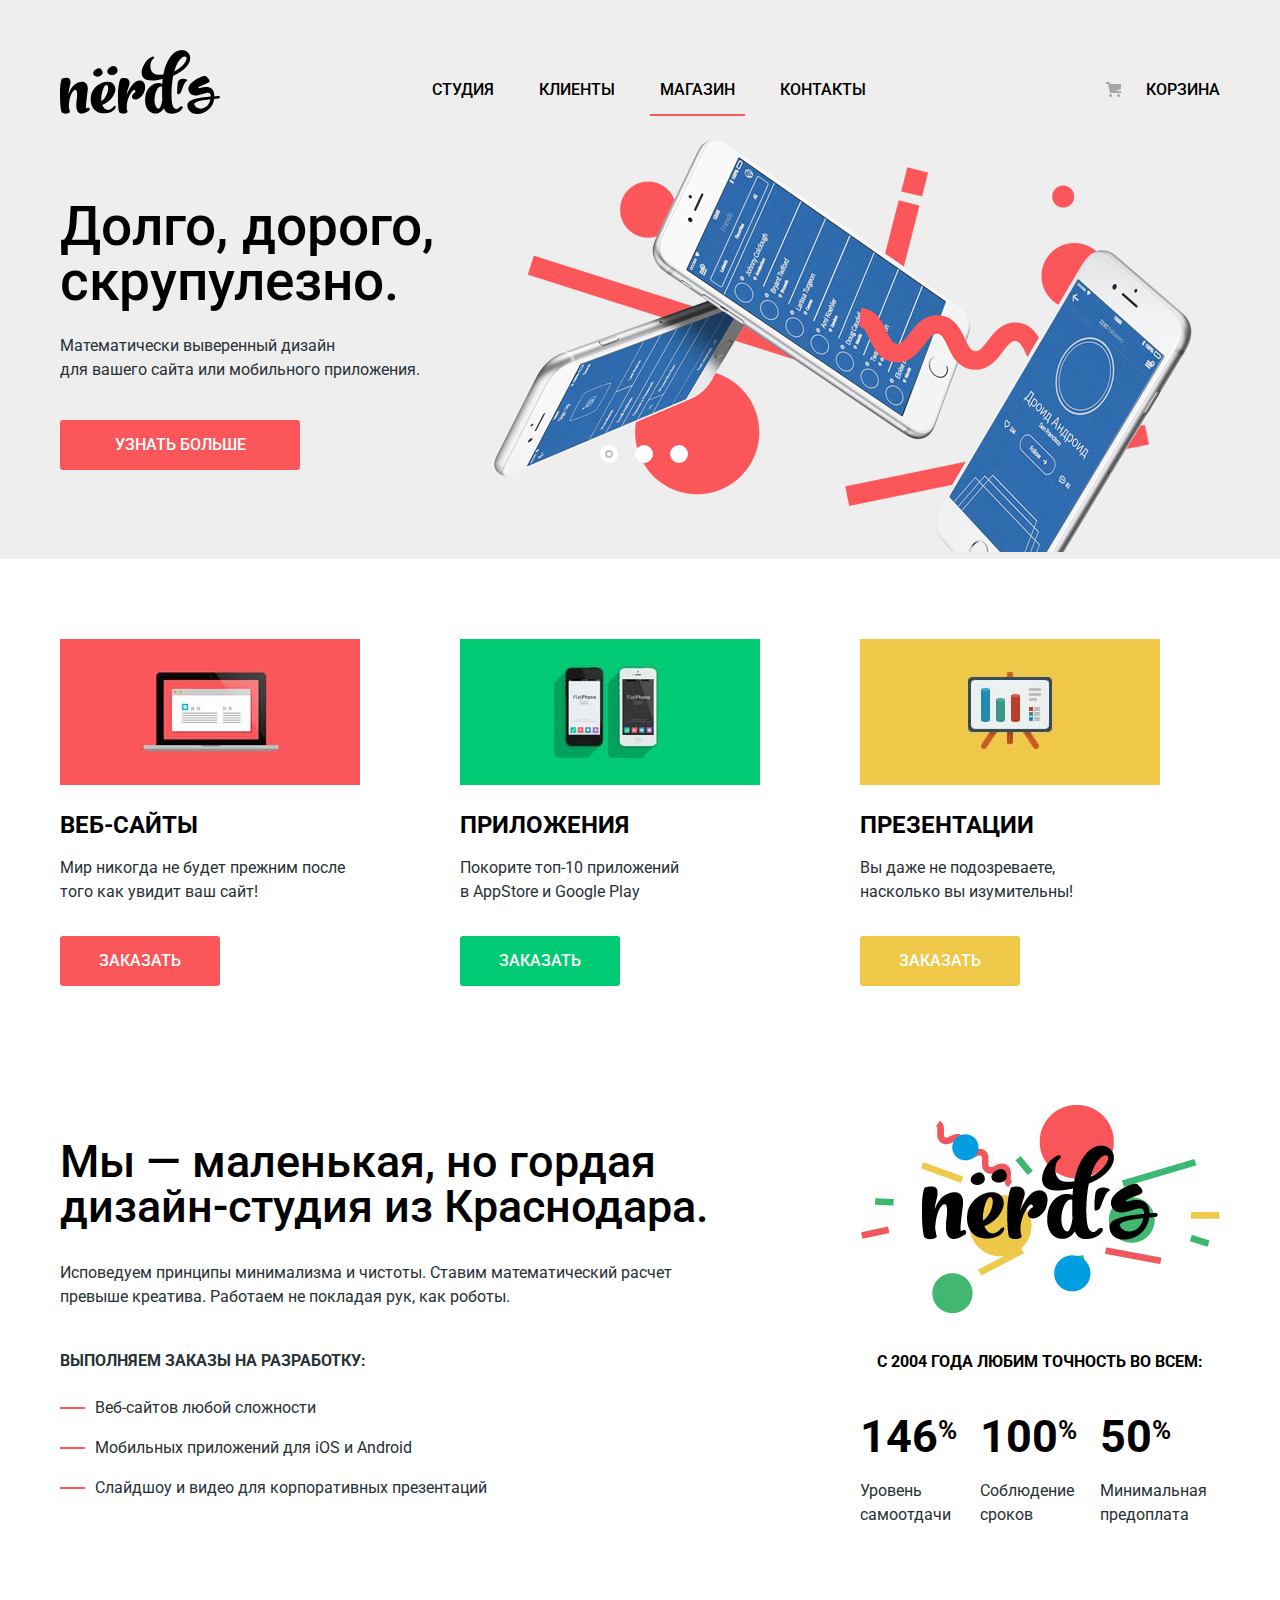
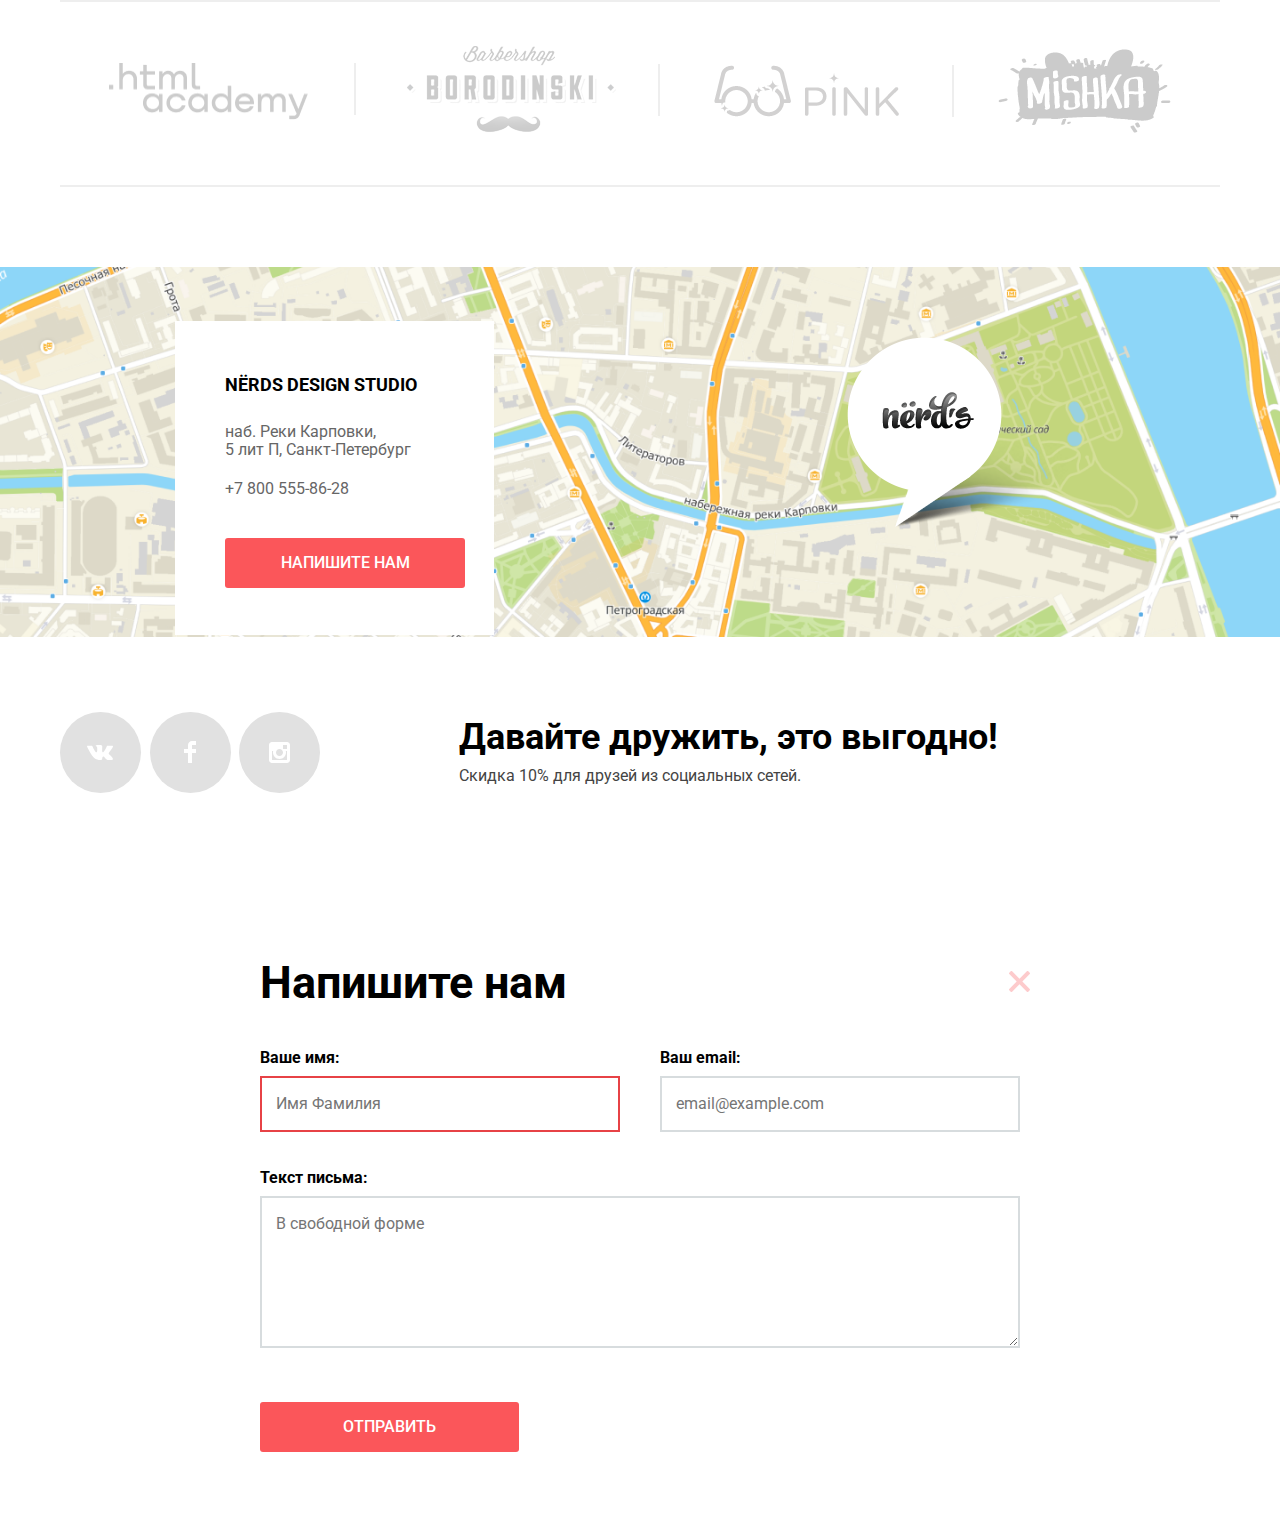
==== commit 3833523d: "Декоративные элементы" ====
--- a/index.html
+++ b/index.html
@@ -34,10 +34,10 @@
     <main class="main">
       <h1 class="visually-hidden">Интернет магазин "Nёrds"</h1>
       <section class="main-slide">
-        <div class="container">
+        <div class="container slide-container">
       		<h2 class="visually-hidden">Фото слайд</h2>
       		<ul class="slide-list list">
-      			<li class="slide-item">
+      			<li class="slide-item slide-active">
               <div class="slide-box">
                 <h2 class="slide-title">Долго, дорого,<br>скрупулезно.</h2>
                 <p class="slide-text">Математически выверенный дизайн<br>для вашего сайта или мобильного приложения.</p>
@@ -50,7 +50,8 @@
       			<li class="slide-item">
               <div class="slide-box">
                 <h2 class="slide-title">Любим математику<br>как никто другой</h2>
-                <p class="slide-text">Никакого креатива, только математические формулы<br> для расчета идеальных пропорций</p>
+                <p class="slide-text">Никакого креатива, только математические формулы<br> для расчета идеальных пропорций
+                </p>
                 <a class="slide-link button link change" href="#">УЗНАТЬ БОЛЬШЕ</a>
               </div>
               <div class="slide-container">
@@ -70,13 +71,19 @@
       		</ul>
         		<ul class="slide-button list">
         			<li>
-        				<button class="button slide-switch active" type="button"></button>
+        				<button class="button slide-switch active" type="button">
+                  <span class="visually-hidden">Первый слайд</span>
+                </button>
         			</li>
         			<li>
-        				<button class="button slide-switch" type="button"></button>
+        				<button class="button slide-switch" type="button">
+                  <span class="visually-hidden">Второй слайд</span>
+                </button>
         			</li>
         			<li>
-        				<button class="button slide-switch" type="button"></button>
+        				<button class="button slide-switch" type="button">
+                  <span class="visually-hidden">Третий слайд</span>
+                </button>
         			</li>
         		</ul>
         </div>
@@ -161,22 +168,22 @@
   			  <h2 class="visually-hidden">Партнёры</h2>
   			  <ul class="partners-list list">
   				  <li class="partners-item">
-  					  <a href="https://htmlacademy.ru/intensive/htmlcss">
+  					  <a class="partners-item-academy" href="https://htmlacademy.ru/intensive/htmlcss">
                 <img class="partners-img partners-img-academy" src="img/logo_htmlacademy.png" width="199" height="57" alt="Логотип сайта html.academy">
               </a>
   				  </li>
   				  <li class="partners-item">
-  					  <a href="#">
+  					  <a  class="partners-item-barbershop" href="#">
   						  <img class="partners-img partners-img-barbershop" src="img/logo-barbershop.png" width="209" height="90" alt="Логотип сайта Барбершоп «Бородинский»">
   					  </a>
   				  </li>
   				  <li class="partners-item">
-  					  <a href="#">
+  					  <a class="partners-item-pink" href="#">
   						  <img class="partners-img partners-img-pink" src="img/logo-pink.png" width="185" height="52" alt="Логотип сайта Pink">
   					  </a>
   				  </li>
   				  <li class="partners-item">
-  					  <a href="#">
+  					  <a class="partners-item-mishka" href="#">
   						  <img class="partners-img partners-img-mishka" src="img/logo-mishka.png" width="173" height="84" alt="Логотип сайта Mishka">
   					  </a>
   				  </li>
@@ -185,21 +192,23 @@
       </div>
 
 		  <section class="contacts">
-        <div class="container">
-          <h2 class="visually-hidden">Контактная информация</h2>
-          <p class="contacts-text">
-            <span>NЁRDS DESIGN STUDIO</span><br>наб. Реки Карповки,<br>5 лит П, Санкт-Петербург
-          </p>
-          <p class="contacts-text-phone">
-            <a class="contacts-phone link" href="tel:+78005558628">+7 800 555-86-28</a>
-          </p>
-          <p class="contacts-button">
-            <a class="contacts-link button link change" href="#">Напишите нам</a>
-          </p>
-        </div>
-        <img class="contacts-map-img" src="img/map.png" width="1440" height="416" alt="Карта">
-        <img class="contacts-marker-img" src="img/map-marker.png" width="231" height="190" alt="Маркер на карте указывает
+        <div class="map-box">
+          <div class="contacts-box">
+            <h2 class="visually-hidden">Контактная информация</h2>
+            <p class="contacts-text">
+              <span>NЁRDS DESIGN STUDIO</span><br>наб. Реки Карповки,<br>5 лит П, Санкт-Петербург
+            </p>
+            <p class="contacts-text-phone">
+              <a class="contacts-phone link" href="tel:+78005558628">+7 800 555-86-28</a>
+            </p>
+            <p class="contacts-button">
+              <a class="contacts-link button link change" href="#">Напишите нам</a>
+            </p>
+          </div>
+          <img class="contacts-map-img" src="img/map.png" width="1440" height="416" alt="Карта">
+          <img class="contacts-marker-img" src="img/map-marker.png" width="231" height="190" alt="Маркер на карте указывает
           месторасположение">
+        </div>
       </section>
 
     </main>
@@ -209,13 +218,25 @@
 			  <h2 class="visually-hidden">Социальные сети</h2>
 			  <ul class="socials-list list">
       		<li class="socials-item">
-       			<a class="socials-button link" href="#">Вконтакте</a>
+       			<a class="socials-button link" href="#"><span class="visually-hidden">Вконтакте</span>
+              <svg width="27" height="15" viewBox="0 0 27 15" fill="none" xmlns="http://www.w3.org/2000/svg">
+              <path d="M16.138 11.51C17.094 11.201 18.318 13.55 19.621 14.449C20.599 15.13 21.348 14.983 21.348 14.983L24.821 14.933C24.821 14.933 26.636 14.821 25.778 13.379C25.707 13.259 25.275 12.31 23.193 10.357C21.016 8.31404 21.311 8.64504 23.932 5.11304C25.529 2.96004 26.168 1.64504 25.968 1.08504C25.776 0.546037 24.603 0.686037 24.603 0.686037L20.69 0.713037C20.309 0.714037 19.986 0.832037 19.839 1.22804C19.836 1.23204 19.218 2.89404 18.394 4.30704C16.653 7.29604 15.958 7.45504 15.67 7.26804C15.009 6.83504 15.176 5.53104 15.176 4.60404C15.176 1.70704 15.608 0.499037 14.33 0.187037C13.903 0.0830374 13.591 0.0150374 12.502 0.00503741C11.11 -0.0159626 9.92797 0.00503743 9.25797 0.334037C8.81297 0.557037 8.47197 1.04604 8.67897 1.07404C8.93897 1.10904 9.52197 1.23404 9.83397 1.66004C10.235 2.21204 10.223 3.44904 10.223 3.44904C10.223 3.44904 10.452 6.86004 9.68297 7.28304C9.15497 7.57304 8.43297 6.98104 6.87997 4.26704C6.08697 2.87904 5.48797 1.34504 5.48797 1.34504C5.48797 1.34504 5.37197 1.06004 5.16197 0.904037C4.91197 0.719037 4.56197 0.660037 4.56197 0.660037L0.84797 0.684037C0.84797 0.684037 0.28997 0.700037 0.0849697 0.946037C-0.0970303 1.16404 0.0699697 1.61404 0.0699697 1.61404C0.0699697 1.61404 2.97897 8.49504 6.27297 11.961C9.29297 15.143 12.725 14.932 12.725 14.932H14.28C14.28 14.932 14.749 14.878 14.989 14.62C15.213 14.38 15.203 13.929 15.203 13.929C15.203 13.929 15.172 11.82 16.138 11.51Z" fill="white"/>
+              </svg>
+            </a>
       		</li>
       		<li class="socials-item">
-        		<a class="socials-button link" href="#">Фейсбук</a>
+        		<a class="socials-button link" href="#"><span class="visually-hidden">Фейсбук</span>
+              <svg width="12" height="22" viewBox="0 0 12 22" fill="none" xmlns="http://www.w3.org/2000/svg">
+              <path d="M12 4V0H8C5.79086 0 4 1.79086 4 4V8H0V12H4V22H8V12H12V8H8V4H12Z" fill="white"/>
+              </svg>
+            </a>
       		</li>
       		<li class="socials-item">
-        		<a class="socials-button link" href="#">Инстаграм</a>
+        		<a class="socials-button link" href="#"><span class="visually-hidden">Инстаграм</span>
+              <svg width="21" height="21" viewBox="0 0 21 21" fill="none" xmlns="http://www.w3.org/2000/svg">
+              <path fill-rule="evenodd" clip-rule="evenodd" d="M3 0H18C19.65 0 21 1.35 21 3V18C21 19.65 19.65 21 18 21H3C1.35 21 0 19.65 0 18V3C0 1.35 1.35 0 3 0ZM14 10.5C14 8.57 12.43 7 10.5 7C8.57 7 7 8.57 7 10.5C7 12.43 8.57 14 10.5 14C12.43 14 14 12.43 14 10.5ZM3 18V9H4.181C4.0626 9.49127 4.00186 9.99467 4 10.5C4 14.0899 6.91015 17 10.5 17C14.0899 17 17 14.0899 17 10.5C16.9986 9.99464 16.9379 9.49118 16.819 9H18V18H3ZM14 7H18V3H14V7Z" fill="white"/>
+              </svg>
+            </a>
       		</li>
     		</ul>
 		  </section>
@@ -234,7 +255,7 @@
             <div class="modal-input-box">
               <p class="modal-content">
                 <label class="modal-name modal-field" for="name">Ваше имя:</label><br>
-                <input class="connection-field connection-name" type="text" name="name" id="name" placeholder="Имя Фамилия" required>
+                <input class="connection-field connection-name invalid" type="text" name="name" id="name" placeholder="Имя Фамилия" required>
               </p>
               <p class="modal-content">
                 <label class="modal-email modal-field" for="email">Ваш email:</label><br>
@@ -247,7 +268,7 @@
             </p>
             <button class="button connection-button change" type="submit">Отправить</button>
           </form>
-          <button class="button modal-close" type="button">Закрыть</button>
+          <button class="button modal-close" type="button"><span class="visually-hidden">Закрыть</span></button>
         </div>
       </section>
 
--- a/style.css
+++ b/style.css
@@ -32,6 +32,10 @@
   --basic-white-light: rgba(0, 0, 0, 0.0001);
   --basic-shadow: rgba(0, 1, 1, 0.1);
   --basic-gray-next: #A6A6A6;
+  --basic-gray-social: #E1E1E1;
+  --basic-gray-input: #4D4D4D;
+  --basic-gray-range: #D7DCDF;
+  --basic-gray-toggle: #ABABAB;
 }
 
 .page {
@@ -86,26 +90,37 @@
   padding: 0;
 }
 
+.slide-box {
+  width: 538px;
+  margin-right: -140px;
+}
+
 .site-nav {
   display: flex;
+  flex-wrap: wrap;
   width: 530px;
-  height: 30px;
   line-height: 30px;
   font-weight: 500;
   text-transform: uppercase;
   color: var(--basic-black);
   background-color: transparent;
-  margin: 0;
+  margin: 49px 0 0;
   padding: 0;
   margin-left: 202px;
-  padding-top: 75px;
 }
 
 .site-nav a {
   text-decoration: none;
   color: var(--basic-black);
-  margin-right: 45px;
-}
+  display: block;
+  padding: 26px 10px 9px;
+}
+
+.site-nav li:not(:last-child) {
+  margin-right: 25px;
+}
+
+
 
 .basket {
   line-height: 30px;
@@ -114,18 +129,20 @@
   color: var(--basic-black);
   background-color: transparent;
   text-decoration: none;
-  padding-top: 75px;
-  display: flex;
+  padding: 26px 0 9px 50px;
+  margin-top: 49px;
+  position: relative;
 }
 
 .basket::before {
   content: '';
+  position: absolute;
+  top: 33px;
+  left: 10px;
   width: 15px;
   height: 15px;
   background-image: url(img/basket-icon.svg);
   background-repeat: no-repeat;
-  margin: 7px 25px 0 0;
-
 }
 
 .main-header,.main-slide {
@@ -177,19 +194,55 @@
   grid-template-columns: 1fr 760px;
 }
 
+.slide-item {
+  display: none;
+}
+
+.slide-active {
+  display: grid;
+  grid-template-columns: 1fr 760px;
+}
+
 .slide-box {
   padding-top: 78px;
   padding-bottom: 80px;
 }
 
+.slide-container {
+  position: relative;
+}
+
 .slide-button {
-  display: flex;
-  justify-content: space-between;
+  position: absolute;
+  top: 320px;
+  left: 550px;
+  display: flex;
+  flex-wrap: wrap;
   align-items: center;
   width: 88px;
+  margin: 0;
+  padding: 0;
+}
+
+.slide-button li {
+  margin-right: 17px;
+}
+
+.slide-button li:last-child {
+  margin-right: 0;
+}
+
+.slide-switch {
+  width: 18px;
   height: 18px;
-  margin: 0;
-  padding: 0;
+  background-color: var(--basic-white);
+  border-radius: 50%;
+}
+
+.slide-switch.active {
+  background-image: url(img/slide-on.svg);
+  background-repeat: no-repeat;
+  background-position: center;
 }
 
 .slide-title {
@@ -219,24 +272,28 @@
   margin: 0 0 38px;
 }
 
-.slide-switch {
-  width: 18px;
-  height: 18px;
-  background-color: var(--basic-white);
-  border-radius: 50%;
-}
-
-/*.slide-switch.active {
-  display: block;
-  width: 8px;
-  height: 8px;
-  border: 2px solid var(--basic-active-gray);
-  border-radius: 50%;
-}*/
-
 .slide-img,.contacts-map-img {
   max-width: 100%;
   height: auto;
+}
+
+.map-box {
+  position: relative;
+}
+
+.contacts-marker-img {
+  position: absolute;
+  left: 847px;
+  top: 70px;
+}
+
+.contacts-box {
+  background-color: var(--basic-white);
+  width: 319px;
+  margin: 0;
+  position: absolute;
+  top: 54px;
+  left: 175px;
 }
 
 .services-item::before {
@@ -340,6 +397,26 @@
   padding: 0;
 }
 
+.about-item {
+  position: relative;
+  margin-bottom: 16px;
+  padding-left: 35px;
+}
+
+.about-item:last-child {
+  margin-bottom: 0;
+}
+
+.about-item::before {
+  content: "";
+  position: absolute;
+  top: 11px;
+  left: 0px;
+  width: 25px;
+  height: 2px;
+  background-color: var(--basic-red);
+}
+
 .about-content {
   margin: 0 0 40px;
 }
@@ -385,6 +462,7 @@
 .advantages-content {
   line-height: 18px;
   margin: 0 0 10px;
+  position: relative;
 }
 
 .advantages-text-box {
@@ -401,6 +479,8 @@
 }
 
 .percent {
+  position: absolute;
+  top: 5px;
   font-weight: bold;
   font-size: 26px;
   line-height: 40px;
@@ -409,6 +489,12 @@
 
 .partners {
   margin-bottom: 80px;
+  border-top: 2px solid var(--basic-fon-dark);
+  border-bottom: 2px solid var(--basic-fon-dark);
+}
+
+.partners-item {
+  padding: 44px 0 42px;
 }
 
 .partners-img{
@@ -428,24 +514,75 @@
   height: 57px;
 }
 
+.partners-item-academy {
+  display: block;
+  position: relative;
+}
+
+.partners-item-academy::after {
+  content: "";
+  position: absolute;
+  top: center;
+  right: -48px;
+  width: 2px;
+  height: 52px;
+  background-color: var(--basic-fon-dark);
+}
+
 .partners-img-barbershop {
   width: 209px;
   height: 90px;
 }
 
+.partners-item-barbershop {
+  display: block;
+  position: relative;
+}
+
+.partners-item-barbershop::after {
+  content: "";
+  position: absolute;
+  top: 18px;
+  right: -44px;
+  width: 2px;
+  height: 52px;
+  background-color: var(--basic-fon-dark);
+}
+
 .partners-img-pink {
   width: 185px;
   height: 52px;
 }
 
+.partners-item-pink {
+  display: block;
+  position: relative;
+}
+
+.partners-item-pink::after {
+  content: "";
+  position: absolute;
+  top: center;
+  right: -55px;
+  width: 2px;
+  height: 52px;
+  background-color: var(--basic-fon-dark);
+}
+
 .partners-img-mishka {
   width: 173px;
   height: 84px;
 }
 
+.partners-item-mishka {
+  display: block;
+}
+
 .partners-list {
   display: flex;
+  flex: wrap;
   justify-content: space-around;
+  align-items: center;
   margin: 0;
   padding: 0;
 }
@@ -453,10 +590,12 @@
 .contacts-text {
   line-height: 18px;
   color: var(--basic-gray);
-  margin: 0;
+  margin: 0 0 18px;
+  padding: 49px 0 0 50px;
 }
 
 .contacts-text-phone {
+  padding-left: 50px;
   margin: 0 0 37px;
 }
 
@@ -474,14 +613,8 @@
   color: var(--basic-gray);
 }
 
-.contacts-marker-img {
-  position: absolute;
-  left: 850px;
-  right: 360px;
-  top: 3100px;
-}
-
 .contacts-button {
+  padding:0 0 47px 50px;
   margin: 0;
 }
 
@@ -491,24 +624,36 @@
 }
 
 .socials-list {
-  margin: 0;
-  padding: 0;
-}
-
-.social-button {
+  margin: 0 139px 0 0;
+  padding: 68px 0 76px;
+  width: 260px;
+  display: flex;
+  flex-wrap: wrap;
+  justify-content: space-between;
+}
+
+.socials-button {
+  display: flex;
+  align-items: center;
+  justify-content: center;
+  width: 81px;
+  height: 81px;
+  border-radius: 50%;
+  background-color: var(--basic-gray-social);
   color: inherit;
 }
 
-/*.socials-button {
-  background-image: url("img/vk-icon.svg");
-  background-repeat: no-repeat;
-  background-color: red;
-}*/
-
-/*.social-button:hover,
-.social-button:focus {
-  background-color: var(--basic-white);
-}*/
+.socials-button:hover {
+  background-color: var(--basic-red-light);
+}
+
+.socials-button:active {
+  background-color: var(--basic-red-dark);
+}
+
+.socials-button:active path {
+  fill: var(--basic-white-gray);
+}
 
 .copyright {
   padding: 75px 0 106px;
@@ -531,10 +676,12 @@
 .modal {
   width: 960px;
   margin: 0 auto;
+  position: relative;
 }
 
 .modal-box {
   width: 761px;
+  padding: 63px 99px 84px 100px;
 }
 
 .modal-title {
@@ -560,6 +707,8 @@
   font-weight: bold;
   line-height: 18px;
   color: var(--basic-black);
+  display: inline-block;
+  margin-bottom: 9px;
 }
 
 .connection-button {
@@ -578,6 +727,7 @@
 
 .connection-field {
   width: 360px;
+  padding: 14px 14px 14px 14px;
   line-height: 18px;
   font: inherit;
   background-color: transparent;
@@ -613,30 +763,26 @@
   opacity: 0.3;
 }
 
-/*.product-img-background::before {
+.connection-field.invalid {
+  border: 2px solid var(--basic-red-light);
+  color: var(--basic-red-light);
+}
+
+.product-img-background::before {
   content: '';
   display: block;
   width: 360px;
   height: 40px;
   background-image: url(img/background-product.png);
   background-repeat: no-repeat;
+  background-position: 0 0;
   opacity: 0.12;
   margin: 0;
   padding: 0;
 }
 
-.product-img-background:hover {
+.product-img-background:hover::before {
   opacity: 1;
-}*/
-
-.button-nav:hover {
-  background-color: var(--basic-gray-graphite);
-}
-
-.button-nav:active {
-  background-color: var(--basic-gray-graphite-light);
-  color: var(--basic-black-gray);
-  box-shadow: inset 0px 3px 0px var(--basic-shadow);
 }
 
 .service-button.applications:hover {
@@ -658,8 +804,23 @@
 }
 
 .modal-close {
+  width: 21px;
+  height: 21px;
+  background-color: transparent;
   background-image: url("img/close-cross.svg");
   background-repeat: no-repeat;
+  opacity: 0.3;
+  position: absolute;
+  top: 78px;
+  right: 90px;
+}
+
+.modal-close:hover {
+  opacity: 1;
+}
+
+.modal-close:active {
+  opacity: 0.1;
 }
 
 .filter-container {
@@ -684,8 +845,108 @@
   line-height: 55px;
   color: var(--basic-black);
   text-align: center;
-  padding: 87px 0 108px;
+  padding: 72px 0 108px;
   margin: 0 0 55px;
+}
+
+.price-title {
+  margin: 0 0 48px;
+}
+
+.sorting {
+  display: flex;
+  align-items: center;
+}
+
+.sorting-title {
+  margin: 0 266px 48px 0;
+  padding: 0;
+}
+
+.sorting-list {
+  display: flex;
+  flex-wrap: wrap;
+  margin: 0 0 54px;
+  padding: 0;
+}
+
+.sorting-link {
+  padding: 15px 0 15px;
+  font-size: 14px;
+  line-height: 18px;
+  text-transform: uppercase;
+  color: var(--basic-black);
+  opacity: 0.3;
+  margin: 0;
+}
+
+.sorting-list li:not(:last-child)
+ {
+  margin-right: 25px;
+}
+
+.sorting-link:hover {
+  color: var(--basic-black);
+  opacity: 0.6;
+}
+
+.sorting-link:active {
+  color: var(--basic-black);
+  opacity: 1;
+}
+
+.sorting-link.active {
+  opacity: 1;
+}
+
+.sorting-link-next {
+  position: relative;
+}
+
+.sorting-link-next::after {
+  content: '';
+  position: absolute;
+  padding: 15px 0 15px;
+  top: 7px;
+  left: 22px;
+  width: 11px;
+  height: 10px;
+  background-repeat: no-repeat;
+  background-image: url("img/triangle-active.svg");
+  opacity: 0.2;
+}
+
+.sorting-link-back {
+  position: relative;
+}
+
+.sorting-link-back::before {
+  content: '';
+  position: absolute;
+  padding: 15px 0 15px;
+  top: 7px;
+  left: 28px;
+  width: 11px;
+  height: 10px;
+  background-repeat: no-repeat;
+  background-image: url("img/triangle-active2.svg");
+  opacity: 0.2;
+}
+
+.sorting-link-next:hover::after,
+.sorting-link-back:hover::before
+{
+  opacity: 0.6;
+}
+
+.sorting-link-next:active::after,
+.sorting-link-back:active::before
+{
+  opacity: 1;
+}
+
+.sorting-link-next.active::after {
+  opacity: 1;
 }
 
 .range-title {
@@ -695,73 +956,6 @@
   color: var(--basic-black);
   text-transform: uppercase;
 }
-
-.price-title {
-  margin: 0 0 48px;
-}
-
-.sorting {
-  display: flex;
-  align-items: center;
-}
-
-.sorting-title {
-  margin: 0 266px 48px 0;
-  padding: 0;
-}
-
-.sorting-list {
-  display: flex;
-  margin: 0 0 54px;
-  padding: 0;
-}
-
-.sorting-link {
-  font-size: 14px;
-  line-height: 18px;
-  text-transform: uppercase;
-  color: var(--basic-black);
-  opacity: 0.3;
-  margin: 0 25px 0 0;
-}
-
-.sorting-link:hover {
-  color: var(--basic-black);
-  opacity: 0.6;
-}
-
-.sorting-link:active {
-  color: var(--basic-black);
-  opacity: 1;
-}
-
-.sorting-link.active {
-  opacity: 1;
-}
-
-.sorting-link-next::after {
-  content: '';
-  display: block;
-  width: 11px;
-  height: 10px;
-  background-repeat: no-repeat;
-  background-image: url("img/triangle-hover.svg");
-  opacity: 0.2;
-}
-
-.sorting-link-next:hover {
-  color: var(--basic-gray-next);
-  opacity: 1;
-}
-
-/*.sorting-link-next.active {
-
-}*/
-
-/*.sorting-link-back {
-  background-image: url("img/triangle2.svg");
-  background-repeat: no-repeat;
-}*/
 
 .box-filter-range {
   background-color: var(--basic-fon-dark);
@@ -772,6 +966,11 @@
   align-items: center;
   justify-content: center;
   margin: 0 0 14px;
+
+}
+
+.box-filter-range {
+  position: relative;
 }
 
 .filter-range {
@@ -780,6 +979,40 @@
   height: 2px;
 }
 
+.range-scale {
+  height: 2px;
+  background-color: var(--basic-gray-range);
+  width: 205px;
+}
+
+.range-bar {
+  height: 2px;
+  background-color: var(--basic-grin);
+  width: 70%;
+}
+
+.range-toggle {
+  width: 4px;
+  height: 4px;
+  padding: 0;
+  background-color: var(--basic-gray-toggle);
+  border: 8px solid var(--basic-white);
+  border-radius: 50%;
+  box-shadow: 0px 2px 1px rgba(0, 0, 0, 0.15);
+  position: absolute;
+  top: 31px;
+  left: 15px;
+  cursor: pointer;
+}
+
+.range-toggle-min {
+  left: 15px;
+}
+
+.range-toggle-max {
+  left: 160px;
+}
+
 .filter-importance {
   margin: 0 0 54px;
 }
@@ -788,12 +1021,21 @@
   background-color: var(--basic-fon-dark);
   width: 80px;
   height: 38px;
+  padding: 0 10px 0;
   border: none;
   border-radius: 3px;
   text-align: center;
 }
 
-.layout,.features {
+.filter-importance-min {
+  margin: 0 28px 0 11px;
+}
+
+.filter-importance-max {
+  margin-left: 12px;
+}
+
+.layout,.features,.cost {
   border: none;
   margin: 0;
   padding: 0;
@@ -805,6 +1047,79 @@
 
 .layout-view {
   line-height: 20px;
+  padding-left: 36px;
+  position: relative;
+  display: block;
+  cursor: pointer;
+}
+
+.input-radio + label::before {
+  content: "";
+  position: absolute;
+  left: 1px;
+  top: -2px;
+  width: 25px;
+  height: 25px;
+  border-radius: 50%;
+  border: 4px solid var(--basic-gray-input);
+  opacity: 0.4;
+}
+
+.input-radio:hover + label::before,.input-radio:checked:hover + label::after,.input-checkbox:hover + label::before,
+.input-checkbox:checked:hover + label::after {
+  opacity: 1;
+}
+
+.input-radio:disabled + label::before,.input-radio:checked:disabled + label::after,
+.input-checkbox:disabled + label::before,.input-checkbox:checked:disabled + label::after {
+  opacity: 0.1;
+}
+
+
+
+.input-radio:checked + label::after {
+  content: "";
+  position: absolute;
+  left: 9px;
+  top: 6px;
+  width: 9px;
+  height: 9px;
+  border-radius: 50%;
+  background-color: var(--basic-gray-input);
+  opacity: 0.4;
+}
+
+.label-checkbox {
+  position: relative;
+  display: block;
+  padding-left: 36px;
+  line-height: 20px;
+  cursor: pointer;
+}
+
+.input-checkbox + label::before {
+  content: "";
+  position: absolute;
+  left: 1px;
+  top: -2px;
+  width: 23px;
+  height: 23px;
+  border-radius: 3px;
+  border: 3px solid var(--basic-gray-input);
+  opacity: 0.4;
+}
+
+.input-checkbox:checked + label::after {
+  content: "";
+  position: absolute;
+  width: 21px;
+  height: 17px;
+  left: 5px;
+  top: 0px;
+  background-image: url(img/on-check.svg);
+  background-repeat: no-repeat;
+  background-position: 0 0;
+  opacity: 0.4;
 }
 
 .layout-list {
@@ -846,8 +1161,8 @@
   line-height: 30px;
   text-transform: uppercase;
   color: var(--basic-black);
-  margin: 0 0 12px;
-  padding: 26px 0 0;
+  margin: 0;
+  padding: 26px 0 12px;
 }
 
 .prodduct-content {
@@ -871,8 +1186,20 @@
   color: var(--basic-white);
 }
 
+.button-nav:hover {
+  background-color: var(--basic-gray-graphite);
+}
+
+.button-nav:active {
+  background-color: var(--basic-gray-graphite-light);
+  color: var(--basic-black-gray);
+  box-shadow: inset 0px 3px 0px var(--basic-shadow);
+}
+
 .pages-navigation-list {
   display: flex;
+  flex-wrap: wrap;
+  background-color: inherit;
   margin: 0 0 60px;
   padding: 0;
 }
@@ -882,18 +1209,23 @@
   color: var(--basic-black);
   font-weight: 500;
   line-height: 18px;
+  display: flex;
+  align-items: center;
+  justify-content: center;
   width: 50px;
   height: 50px;
-  display: flex;
-  align-items: center;
-  justify-content: center;
 }
 
 .pages-navigation-item {
   border-radius: 3px;
   background-color: var(--basic-fon-dark);
   text-align: center;
-  margin-right: 11px;
+  margin: 0 11px 0 0;
+  padding: 0;
+}
+
+.pages-navigation-item:last-child {
+  margin-right: 0;
 }
 
 .pages-navigation-next {
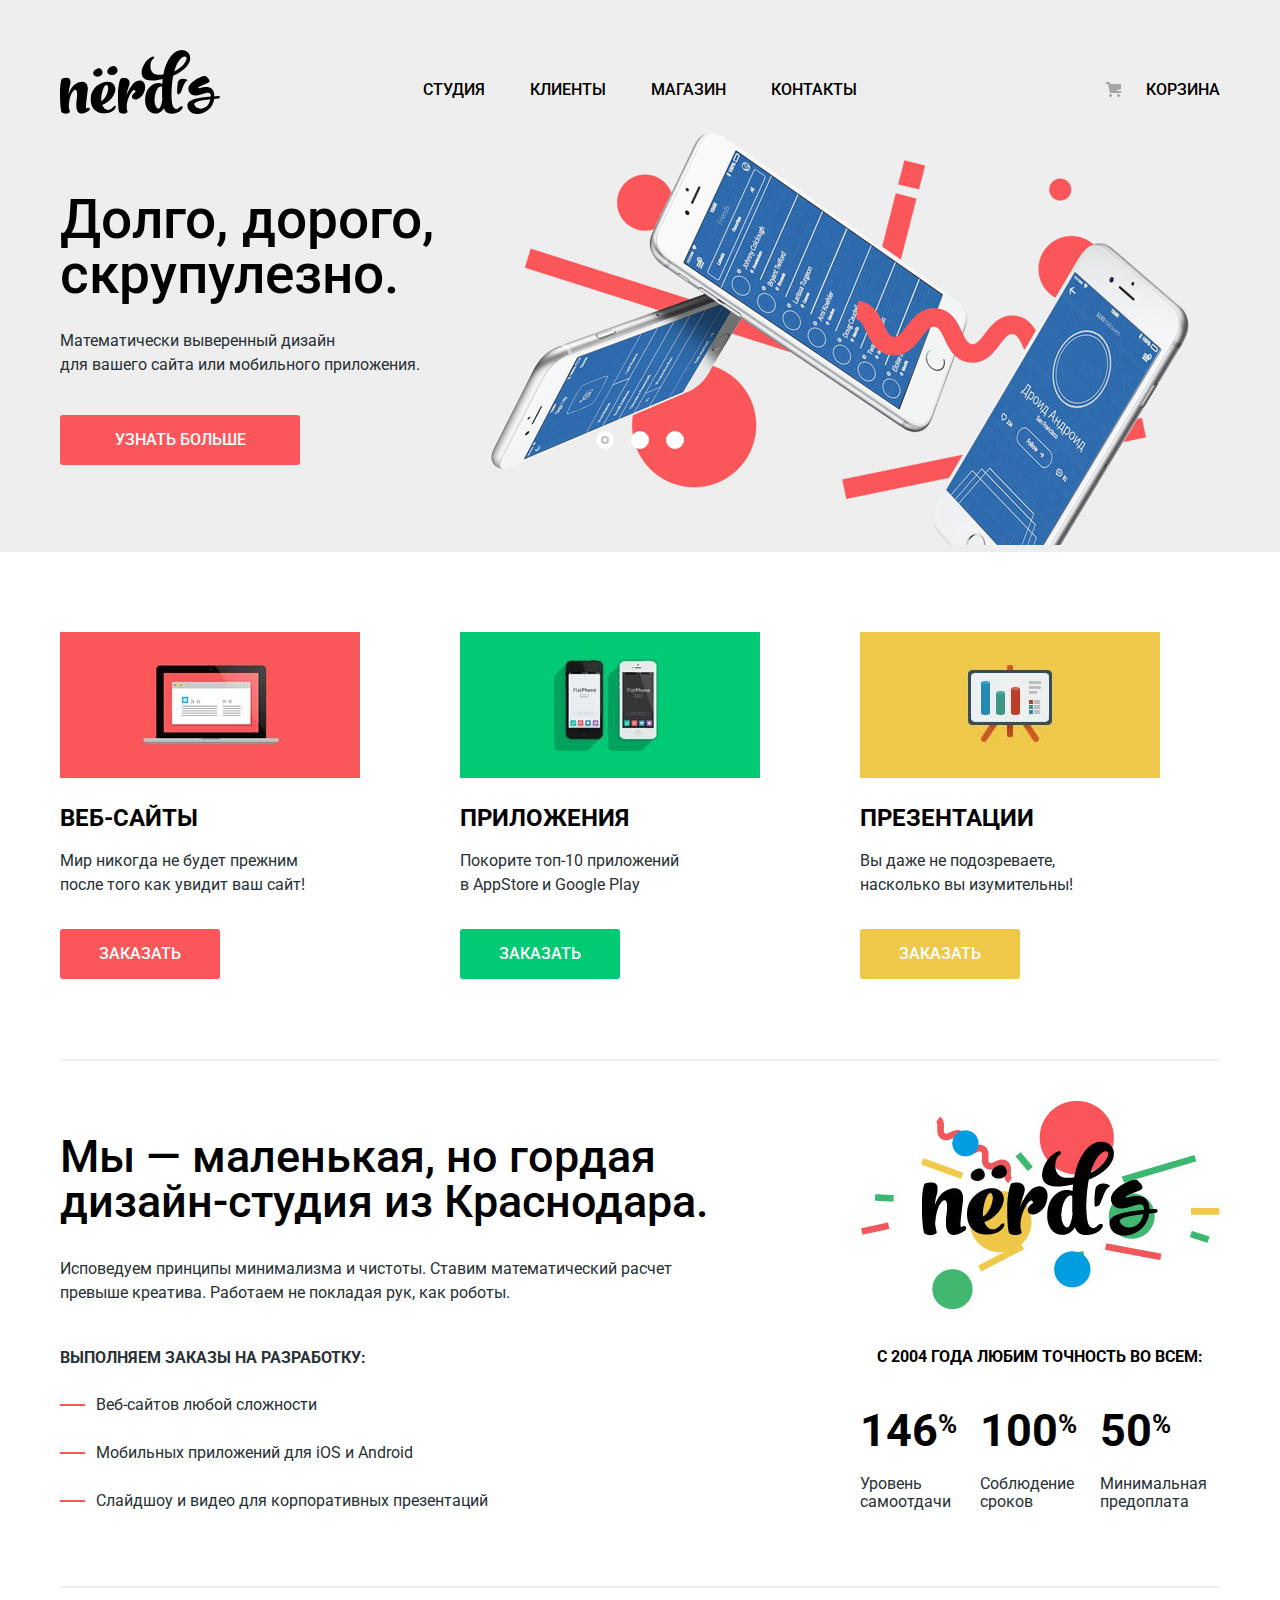
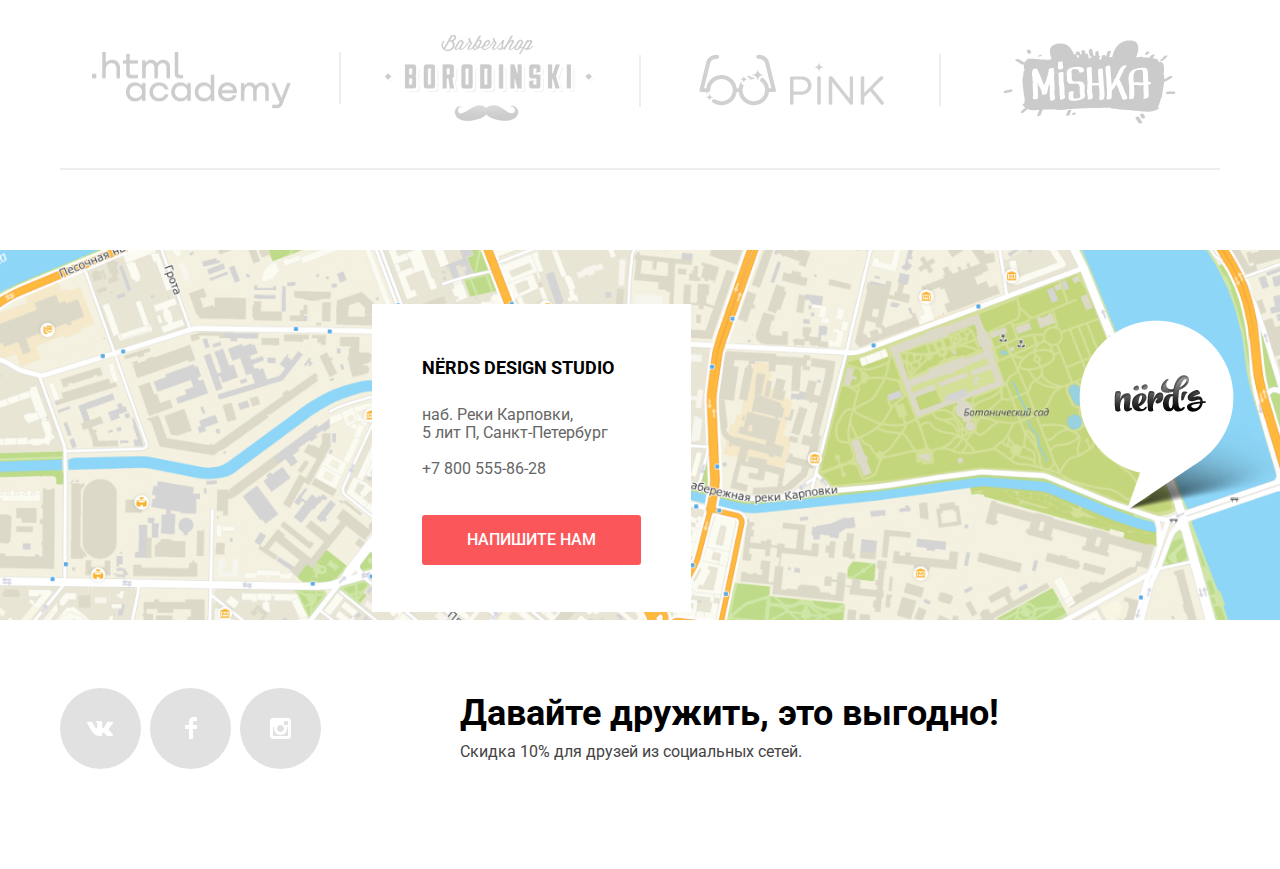
==== commit 4869dab6: "Декоративные элементы" ====
--- a/index.html
+++ b/index.html
@@ -23,7 +23,7 @@
       		<ul class="site-nav list">
       			<li><a class="site-link link" href="#">Студия</a></li>
       			<li><a class="site-link link" href="#">Клиенты</a></li>
-      			<li><a class="site-link active link" href="catalog.html">Магазин</a></li>
+      			<li><a class="site-link link" href="catalog.html">Магазин</a></li>
       			<li><a class="site-link link" href="#">Контакты</a></li>
       		</ul>
       		<a class="basket" href="#">Корзина</a>
@@ -43,7 +43,7 @@
                 <p class="slide-text">Математически выверенный дизайн<br>для вашего сайта или мобильного приложения.</p>
                 <a class="slide-link button link change" href="#">УЗНАТЬ БОЛЬШЕ</a>
               </div>
-              <div class="slide-container">
+              <div class="slide-container-img">
       				  <img class="slide-img" src="img/nerds-slide1.png" width="760" height="431" alt="Смартфоны">
               </div>
       			</li>
@@ -54,7 +54,7 @@
                 </p>
                 <a class="slide-link button link change" href="#">УЗНАТЬ БОЛЬШЕ</a>
               </div>
-              <div class="slide-container">
+              <div class="slide-container-img">
       				  <img class="slide-img" src="img/nerds-slide2.png" width="760" height="431" alt="Компьютеры">
               </div>
       			</li>
@@ -64,7 +64,7 @@
                 <p class="slide-text">Работать днем, как все? Мы против этого.<br>Ближе к полуночи работа только начинается.</p>
                 <a class="slide-link button link change" href="#">УЗНАТЬ БОЛЬШЕ</a>
               </div>
-              <div class="slide-container">
+              <div class="slide-container-img">
       				  <img class="slide-img" src="img/nerds-slide3.png" width="760" height="431" alt="Планшет,смартфон">
               </div>
       			</li>
@@ -96,7 +96,7 @@
       			<li class="services-item services-item-site">
       				<a class="services-link link" href="#">
       					<h3 class="service-card-title">Веб-сайты</h3>
-      					<p class="service-text">Мир никогда не будет прежним после того как увидит ваш сайт!</p>
+      					<p class="service-text">Мир никогда не будет прежним<br>после того как увидит ваш сайт!</p>
       				</a>
       				<p class="service-button-box">
       					<a class="button service-button site link change" href="#">Заказать</a>
@@ -248,7 +248,7 @@
 	  </footer>
 
 
-      <section class="modal">
+      <!-- <section class="modal">
         <div class="modal-box">
           <h2 class="modal-title">Напишите нам</h2>
           <form class="connection-form" action="https://echo.htmlacademy.ru/" method="post">
@@ -264,13 +264,13 @@
             </div>
             <p class="modal-content">
               <label class="modal-text modal-field" for="text">Текст письма:</label><br>
-              <textarea class="connection-field connection-text" rows="5" cols="80" id="text" name="text" placeholder="В свободной форме"></textarea>
+              <textarea class="connection-field connection-text" rows="4" cols="80" id="text" name="text" placeholder="В свободной форме"></textarea>
             </p>
             <button class="button connection-button change" type="submit">Отправить</button>
           </form>
           <button class="button modal-close" type="button"><span class="visually-hidden">Закрыть</span></button>
         </div>
-      </section>
+      </section> -->
 
 
   </body>
--- a/style.css
+++ b/style.css
@@ -36,6 +36,9 @@
   --basic-gray-input: #4D4D4D;
   --basic-gray-range: #D7DCDF;
   --basic-gray-toggle: #ABABAB;
+  --basic-shadow-toggle: rgba(0, 0, 0, 0.15);
+  --basic-product-img: rgba(0, 0, 0, 0.25);
+  --basic-shadow-modal: rgba(0, 0, 0, 0.4);
 }
 
 .page {
@@ -69,12 +72,14 @@
   margin: 0 auto;
   padding: 0 10px;
 }
+
 .button {
   font: inherit;
   text-align: center;
   vertical-align: middle;
   text-transform: uppercase;
   border: none;
+  cursor: pointer;
 }
 
 .link {
@@ -92,6 +97,7 @@
 
 .slide-box {
   width: 538px;
+  padding-top: 71px;
   margin-right: -140px;
 }
 
@@ -105,22 +111,20 @@
   color: var(--basic-black);
   background-color: transparent;
   margin: 49px 0 0;
-  padding: 0;
-  margin-left: 202px;
+  padding: 0 0 0 11px;
+  margin-left: 192px;
 }
 
 .site-nav a {
   text-decoration: none;
   color: var(--basic-black);
   display: block;
-  padding: 26px 10px 9px;
+  padding: 26px 0 13px;
 }
 
 .site-nav li:not(:last-child) {
-  margin-right: 25px;
-}
-
-
+  margin-right: 45px;
+}
 
 .basket {
   line-height: 30px;
@@ -129,7 +133,7 @@
   color: var(--basic-black);
   background-color: transparent;
   text-decoration: none;
-  padding: 26px 0 9px 50px;
+  padding: 26px 0 13px 50px;
   margin-top: 49px;
   position: relative;
 }
@@ -151,6 +155,7 @@
 
 .main-slide {
   margin-bottom: 80px;
+  /*height: 424px;*/
 }
 
 .site-nav a:hover,.basket:hover,.product-title:hover {
@@ -203,19 +208,15 @@
   grid-template-columns: 1fr 760px;
 }
 
-.slide-box {
-  padding-top: 78px;
-  padding-bottom: 80px;
-}
-
 .slide-container {
+  padding: 0 10px;
   position: relative;
 }
 
 .slide-button {
   position: absolute;
-  top: 320px;
-  left: 550px;
+  top: 306px;
+  left: 546px;
   display: flex;
   flex-wrap: wrap;
   align-items: center;
@@ -250,7 +251,7 @@
   line-height: 55px;
   color: var(--basic-black);
   font-weight: 500;
-  margin: 0 0 25px;
+  margin: 0 0 27px;
 }
 
 .slide-link,.contacts-link {
@@ -260,12 +261,19 @@
   font-weight: 500;
   line-height: 18px;
   display: inline-block;
-  width: 240px;
   height: 50px;
   border-radius: 3px;
   display: flex;
   align-items: center;
   justify-content: center;
+}
+
+.slide-link {
+  width: 240px;
+}
+
+.contacts-link {
+  width: 219px;
 }
 
 .slide-text {
@@ -277,13 +285,20 @@
   height: auto;
 }
 
+.slide-img {
+  margin-left: -3px;
+  margin-top: -7px;
+}
+
 .map-box {
   position: relative;
+  display: flex;
+  justify-content: center;
 }
 
 .contacts-marker-img {
   position: absolute;
-  left: 847px;
+  left: 1079px;
   top: 70px;
 }
 
@@ -293,7 +308,11 @@
   margin: 0;
   position: absolute;
   top: 54px;
-  left: 175px;
+  left: 372px;
+}
+
+.services {
+  border-bottom: 2px solid var(--basic-fon-dark);
 }
 
 .services-item::before {
@@ -388,7 +407,7 @@
   font-size: 45px;
   line-height: 45px;
   color: var(--basic-black);
-  margin: 0 0 32px;
+  margin: 0 0 33px;
   padding-top: 73px;
 }
 
@@ -399,8 +418,8 @@
 
 .about-item {
   position: relative;
-  margin-bottom: 16px;
-  padding-left: 35px;
+  margin-bottom: 24px;
+  padding-left: 36px;
 }
 
 .about-item:last-child {
@@ -418,7 +437,7 @@
 }
 
 .about-content {
-  margin: 0 0 40px;
+  margin: 0 0 41px;
 }
 
 .about-list-title,.advantages-text {
@@ -433,12 +452,12 @@
 
 .advantages {
   margin-left: auto;
-  padding-top: 39px;
+  padding-top: 40px;
 }
 
 .advantages-text {
   color: var(--basic-black);
-  margin: 0 0 31px;
+  margin: 0 0 30px;
   text-align: center;
 }
 
@@ -449,11 +468,12 @@
   height: 208px;
   background-image: url(img/nerds-illustration.png);
   background-repeat: no-repeat;
-  margin: 0 0 37px;
+  margin: 0 0 36px;
 }
 
 .advantages-list {
   display: flex;
+  flex-wrap: wrap;
   width: 360px;
   margin: 0;
   padding: 0;
@@ -461,11 +481,12 @@
 
 .advantages-content {
   line-height: 18px;
-  margin: 0 0 10px;
+  margin: 0 0 12px;
   position: relative;
 }
 
 .advantages-text-box {
+  line-height: 18px;
   margin: 0;
   width: 120px;
 }
@@ -493,10 +514,6 @@
   border-bottom: 2px solid var(--basic-fon-dark);
 }
 
-.partners-item {
-  padding: 44px 0 42px;
-}
-
 .partners-img{
   opacity: 0.2;
 }
@@ -517,13 +534,14 @@
 .partners-item-academy {
   display: block;
   position: relative;
+  padding: 59px 48px 47px 32px;
 }
 
 .partners-item-academy::after {
   content: "";
   position: absolute;
   top: center;
-  right: -48px;
+  right: -2px;
   width: 2px;
   height: 52px;
   background-color: var(--basic-fon-dark);
@@ -537,13 +555,14 @@
 .partners-item-barbershop {
   display: block;
   position: relative;
+  padding: 44px 44px 33px 46px;
 }
 
 .partners-item-barbershop::after {
   content: "";
   position: absolute;
-  top: 18px;
-  right: -44px;
+  top: 64px;
+  right: -3px;
   width: 2px;
   height: 52px;
   background-color: var(--basic-fon-dark);
@@ -557,13 +576,14 @@
 .partners-item-pink {
   display: block;
   position: relative;
+  padding: 64px 54px 53px 61px;
 }
 
 .partners-item-pink::after {
   content: "";
   position: absolute;
   top: center;
-  right: -55px;
+  right: -3px;
   width: 2px;
   height: 52px;
   background-color: var(--basic-fon-dark);
@@ -576,12 +596,13 @@
 
 .partners-item-mishka {
   display: block;
+  padding: 52px 30px 37px 65px;
 }
 
 .partners-list {
-  display: flex;
-  flex: wrap;
-  justify-content: space-around;
+  width: 1160px;
+  display: flex;
+  flex-wrap: wrap;
   align-items: center;
   margin: 0;
   padding: 0;
@@ -590,13 +611,13 @@
 .contacts-text {
   line-height: 18px;
   color: var(--basic-gray);
-  margin: 0 0 18px;
+  margin: 0 0 15px;
   padding: 49px 0 0 50px;
 }
 
 .contacts-text-phone {
   padding-left: 50px;
-  margin: 0 0 37px;
+  margin: 0 0 34px;
 }
 
 .contacts-text span {
@@ -626,10 +647,14 @@
 .socials-list {
   margin: 0 139px 0 0;
   padding: 68px 0 76px;
-  width: 260px;
+  width: 261px;
   display: flex;
   flex-wrap: wrap;
   justify-content: space-between;
+}
+
+.socials-item {
+  margin-bottom: 10px;
 }
 
 .socials-button {
@@ -675,13 +700,20 @@
 
 .modal {
   width: 960px;
-  margin: 0 auto;
-  position: relative;
+  height: 590px;
+  background-color: var(--basic-white);
+  box-shadow: 0px 20px 40px var(--basic-shadow-modal);
+  margin: auto;
+  position: fixed;
+  top: 0;
+  left: 0;
+  bottom: 80px;
+  right: 0;
 }
 
 .modal-box {
   width: 761px;
-  padding: 63px 99px 84px 100px;
+  padding: 64px 99px 84px 100px;
 }
 
 .modal-title {
@@ -689,7 +721,7 @@
   font-size: 45px;
   line-height: 53px;
   color: var(--basic-black);
-  margin: 0 0 37px;
+  margin: 0 0 35px;
 }
 
 .modal-content {
@@ -727,18 +759,20 @@
 
 .connection-field {
   width: 360px;
-  padding: 14px 14px 14px 14px;
+  padding: 10px 14px 12px 14px;
   line-height: 18px;
   font: inherit;
   background-color: transparent;
   color: var(--basic-gray-dark);
   border: 2px solid var(--basic-gray-light);
-  margin-bottom: 34px;
+  margin-bottom: 30px;
+  border-radius: 3px;
 }
 
 .connection-text {
   width: 760px;
-  margin: 0 0 47px;
+  margin: 0 0 40px;
+  padding: 11px 14px 8px 14px;
 }
 
 .connection-field:hover {
@@ -768,21 +802,46 @@
   color: var(--basic-red-light);
 }
 
-.product-img-background::before {
+.product-item::before {
   content: '';
   display: block;
   width: 360px;
   height: 40px;
   background-image: url(img/background-product.png);
   background-repeat: no-repeat;
-  background-position: 0 0;
   opacity: 0.12;
   margin: 0;
   padding: 0;
 }
 
-.product-img-background:hover::before {
+.product-item:hover::before {
   opacity: 1;
+}
+
+.product-item:hover {
+  width: 360px;
+  filter: drop-shadow(0px 6px 15px var(--basic-product-img));
+}
+
+.product-item {
+  position: relative;
+}
+
+.product-img {
+  border-bottom-right-radius: 3px;
+  border-bottom-left-radius: 3px;
+}
+
+.product-description {
+  width: 100%;
+  position: absolute;
+  bottom: 5px;
+  left: 0;
+  display: none;
+}
+
+.product-item:hover .product-description {
+  display: block;
 }
 
 .service-button.applications:hover {
@@ -833,8 +892,8 @@
   display: grid;
   grid-template-columns: 1fr 1fr;
   grid-column-gap: 42px;
-  grid-row-gap: 30px;
-  margin: 0 0 55px;
+  grid-row-gap: 25px;
+  margin: 0 0 49px;
   padding: 0;
 }
 
@@ -845,7 +904,7 @@
   line-height: 55px;
   color: var(--basic-black);
   text-align: center;
-  padding: 72px 0 108px;
+  padding: 71px 0 108px;
   margin: 0 0 55px;
 }
 
@@ -859,19 +918,20 @@
 }
 
 .sorting-title {
-  margin: 0 266px 48px 0;
+  margin: -3px 266px 45px 0;
   padding: 0;
 }
 
 .sorting-list {
   display: flex;
   flex-wrap: wrap;
-  margin: 0 0 54px;
-  padding: 0;
+  margin: 3px 0 51px;
+  padding: 0 85px 0 0;
+  position: relative;
 }
 
 .sorting-link {
-  padding: 15px 0 15px;
+  padding: 17px 0 13px;
   font-size: 14px;
   line-height: 18px;
   text-transform: uppercase;
@@ -882,7 +942,15 @@
 
 .sorting-list li:not(:last-child)
  {
-  margin-right: 25px;
+  margin-right: 26px;
+}
+
+.sorting-list li:nth-child(3) {
+  margin-right: 0;
+}
+
+.sorting-list li:nth-child(4) {
+  margin-right: 0;
 }
 
 .sorting-link:hover {
@@ -899,48 +967,42 @@
   opacity: 1;
 }
 
-.sorting-link-next {
-  position: relative;
-}
-
 .sorting-link-next::after {
   content: '';
   position: absolute;
   padding: 15px 0 15px;
-  top: 7px;
-  left: 22px;
+  top: 6px;
+  right: 18px;
   width: 11px;
   height: 10px;
   background-repeat: no-repeat;
   background-image: url("img/triangle-active.svg");
+  padding: 10px;
   opacity: 0.2;
 }
 
-.sorting-link-back {
-  position: relative;
-}
-
-.sorting-link-back::before {
+.sorting-link-back::after {
   content: '';
   position: absolute;
   padding: 15px 0 15px;
-  top: 7px;
-  left: 28px;
+  top: 6px;
+  right: -11px;
   width: 11px;
   height: 10px;
   background-repeat: no-repeat;
   background-image: url("img/triangle-active2.svg");
+  padding: 10px;
   opacity: 0.2;
 }
 
 .sorting-link-next:hover::after,
-.sorting-link-back:hover::before
+.sorting-link-back:hover::after
 {
   opacity: 0.6;
 }
 
 .sorting-link-next:active::after,
-.sorting-link-back:active::before
+.sorting-link-back:active::after
 {
   opacity: 1;
 }
@@ -957,32 +1019,18 @@
   text-transform: uppercase;
 }
 
-.box-filter-range {
+.range-controls {
+  height: 80px;
   background-color: var(--basic-fon-dark);
-  width: 260px;
-  height: 80px;
   border-radius: 3px;
-  display: flex;
-  align-items: center;
-  justify-content: center;
-  margin: 0 0 14px;
-
-}
-
-.box-filter-range {
+  padding: 39px 22px 39px 33px;
+  margin: 0 0 13px;
   position: relative;
-}
-
-.filter-range {
-  background-color: var(--basic-grin);
-  width: 138px;
-  height: 2px;
 }
 
 .range-scale {
   height: 2px;
   background-color: var(--basic-gray-range);
-  width: 205px;
 }
 
 .range-bar {
@@ -992,47 +1040,59 @@
 }
 
 .range-toggle {
+  background-color: var(--basic-white);
+  width: 20px;
+  height: 20px;
+  box-shadow: 0px 2px 1px var(--basic-shadow-toggle);
+  border-radius: 50%;
+  cursor: pointer;
+  position: absolute;
+  top: 30px;
+}
+
+.range-toggle::before {
+  content: "";
+  position: absolute;
+  left: 8px;
+  top: 8px;
   width: 4px;
   height: 4px;
-  padding: 0;
+  border-radius: 50%;
   background-color: var(--basic-gray-toggle);
-  border: 8px solid var(--basic-white);
-  border-radius: 50%;
-  box-shadow: 0px 2px 1px rgba(0, 0, 0, 0.15);
-  position: absolute;
-  top: 31px;
-  left: 15px;
-  cursor: pointer;
 }
 
 .range-toggle-min {
-  left: 15px;
+  left: 18px;
 }
 
 .range-toggle-max {
-  left: 160px;
+  left: 80px;
 }
 
 .filter-importance {
-  margin: 0 0 54px;
+  padding: 0;
+  margin: 0 0 55px;
+  text-transform: uppercase;
 }
 
 .filter-importance-min,.filter-importance-max {
-  background-color: var(--basic-fon-dark);
+  display: inline-block;
+  border: none;
   width: 80px;
   height: 38px;
-  padding: 0 10px 0;
-  border: none;
+  background-color: var(--basic-fon-dark);
   border-radius: 3px;
   text-align: center;
 }
 
 .filter-importance-min {
-  margin: 0 28px 0 11px;
+  padding: 0 10px 0;
+  margin: 0 29px 0 8px;
 }
 
 .filter-importance-max {
-  margin-left: 12px;
+  padding: 0 10px 0 12px;
+  margin-left: 7px;
 }
 
 .layout,.features,.cost {
@@ -1056,7 +1116,7 @@
 .input-radio + label::before {
   content: "";
   position: absolute;
-  left: 1px;
+  left: 0;
   top: -2px;
   width: 25px;
   height: 25px;
@@ -1070,17 +1130,26 @@
   opacity: 1;
 }
 
-.input-radio:disabled + label::before,.input-radio:checked:disabled + label::after,
-.input-checkbox:disabled + label::before,.input-checkbox:checked:disabled + label::after {
+.input-checkbox:disabled + label::before {
   opacity: 0.1;
 }
 
-
+.input-checkbox:disabled + label {
+  opacity: 0.3;
+}
+
+.input-radio:disabled + label::before {
+  opacity: 0.1;
+}
+
+.input-radio:disabled + label {
+  opacity: 0.3;
+}
 
 .input-radio:checked + label::after {
   content: "";
   position: absolute;
-  left: 9px;
+  left: 8px;
   top: 6px;
   width: 9px;
   height: 9px;
@@ -1100,7 +1169,7 @@
 .input-checkbox + label::before {
   content: "";
   position: absolute;
-  left: 1px;
+  left: 0;
   top: -2px;
   width: 23px;
   height: 23px;
@@ -1109,13 +1178,17 @@
   opacity: 0.4;
 }
 
+.input-checkbox:checked + label::before{
+  display: none;
+}
+
 .input-checkbox:checked + label::after {
   content: "";
   position: absolute;
-  width: 21px;
-  height: 17px;
-  left: 5px;
-  top: 0px;
+  width: 25px;
+  height: 23px;
+  left: 0;
+  top: -2px;
   background-image: url(img/on-check.svg);
   background-repeat: no-repeat;
   background-position: 0 0;
@@ -1123,7 +1196,7 @@
 }
 
 .layout-list {
-  margin: 0 0 47px;
+  margin: 0 0 45px;
   padding: 0;
 }
 
@@ -1132,7 +1205,7 @@
 }
 
 .features-list {
-  margin: 0 0 50px;
+  margin: 0 0 49px;
   padding: 0;
 }
 
@@ -1151,8 +1224,9 @@
 .product-description {
   text-align: center;
   width: 360px;
-  height: 231px;
   background-color: var(--basic-fon-dark);
+  border-bottom-right-radius: 3px;
+  border-bottom-left-radius: 3px;
 }
 
 .product-title {
@@ -1162,7 +1236,7 @@
   text-transform: uppercase;
   color: var(--basic-black);
   margin: 0;
-  padding: 26px 0 12px;
+  padding: 24px 0 12px;
 }
 
 .prodduct-content {
@@ -1180,6 +1254,7 @@
   background-color: var(--basic-red);
   color: var(--basic-white);
   border-radius: 3px;
+  margin-bottom: 44px;
 }
 
 .product-button:active {
@@ -1199,13 +1274,11 @@
 .pages-navigation-list {
   display: flex;
   flex-wrap: wrap;
-  background-color: inherit;
   margin: 0 0 60px;
   padding: 0;
 }
 
 .pages-navigation-link {
-  background-color: inherit;
   color: var(--basic-black);
   font-weight: 500;
   line-height: 18px;
@@ -1214,14 +1287,15 @@
   justify-content: center;
   width: 50px;
   height: 50px;
-}
-
-.pages-navigation-item {
   border-radius: 3px;
   background-color: var(--basic-fon-dark);
-  text-align: center;
+}
+
+.pages-navigation-item {
+  width: 50px;
+  height: 50px;
+  border-radius: 3px;
   margin: 0 11px 0 0;
-  padding: 0;
 }
 
 .pages-navigation-item:last-child {
@@ -1229,16 +1303,22 @@
 }
 
 .pages-navigation-next {
+  background-color: var(--basic-fon-dark);
+  font-weight: 500;
+  font-size: 16px;
+  line-height: 18px;
+  color: var(--basic-black);
   width: 260px;
   height: 50px;
-  display: flex;
-  align-items: center;
-  justify-content: center;
-}
-
-.pages-navigation-item.active {
+  border-radius: 3px;
+  text-transform: uppercase;
+  padding: 17px 77px 15px 78px;
+}
+
+.pages-navigation-link.active {
   background-color: var(--basic-white-light);
   border: 3px solid var(--basic-graphite);
   border-radius: 3px;
 }
 
+
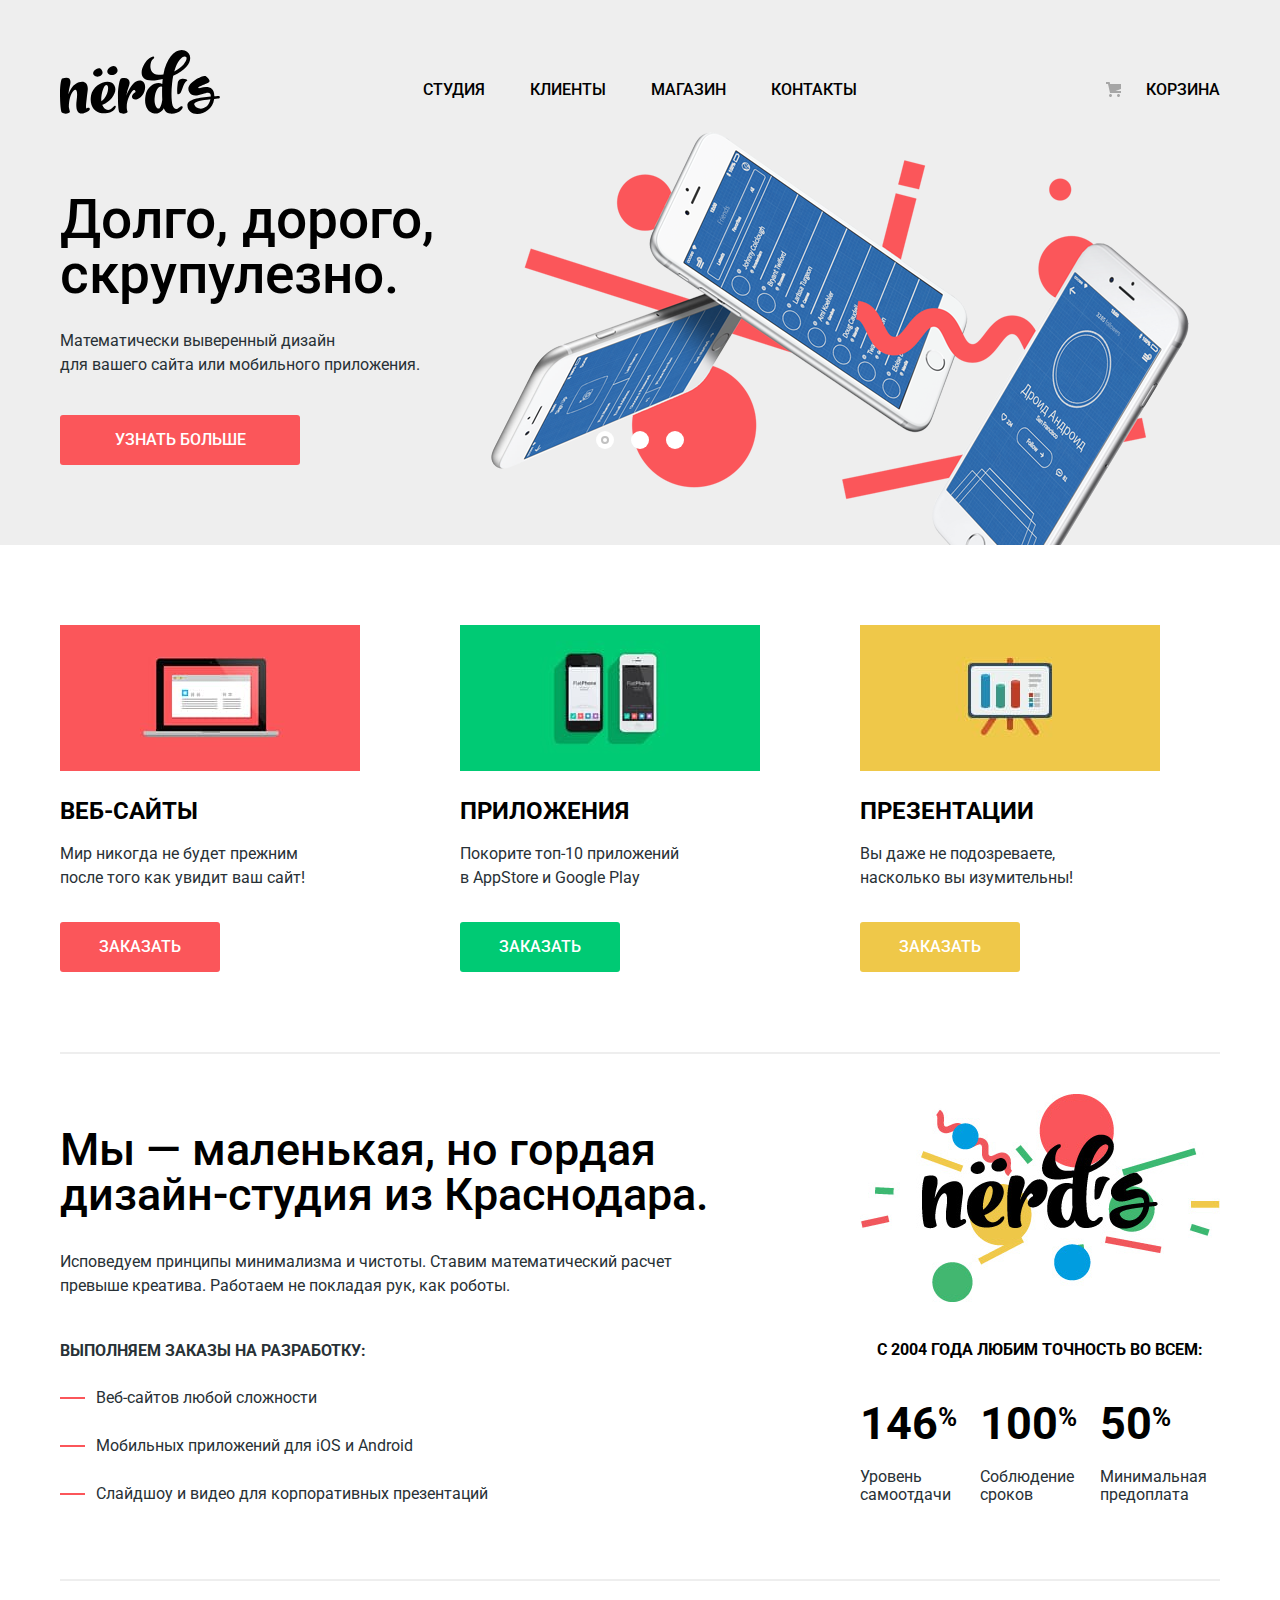
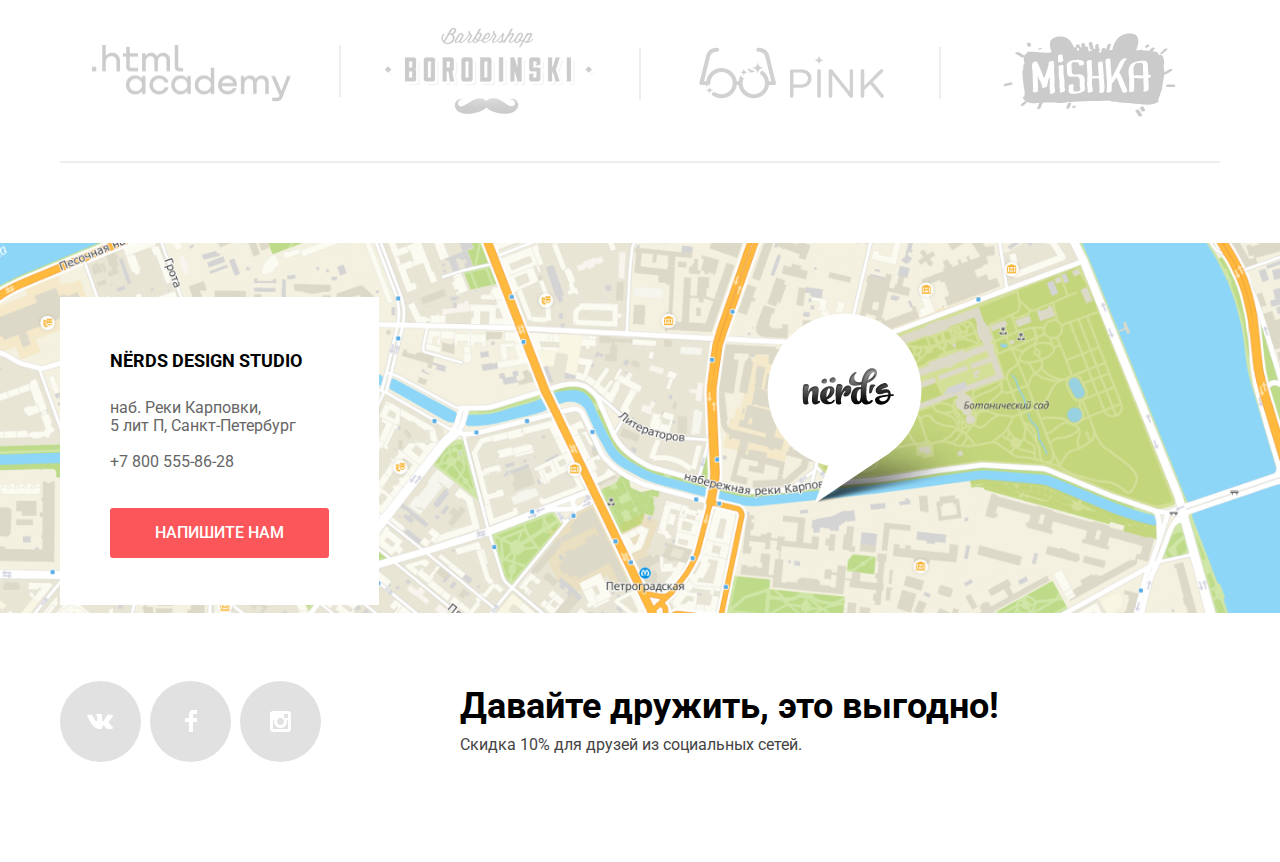
==== commit 088fe4c1: "Декоративные элементы доработка" ====
--- a/index.html
+++ b/index.html
@@ -50,7 +50,7 @@
       			<li class="slide-item">
               <div class="slide-box">
                 <h2 class="slide-title">Любим математику<br>как никто другой</h2>
-                <p class="slide-text">Никакого креатива, только математические формулы<br> для расчета идеальных пропорций
+                <p class="slide-text slide-text-carousel">Никакого креатива, только математические формулы<br> для расчета идеальных пропорций
                 </p>
                 <a class="slide-link button link change" href="#">УЗНАТЬ БОЛЬШЕ</a>
               </div>
@@ -61,7 +61,7 @@
       			<li class="slide-item">
               <div class="slide-box">
                 <h2 class="slide-title">Только ночь,<br>только хардкор</h2>
-                <p class="slide-text">Работать днем, как все? Мы против этого.<br>Ближе к полуночи работа только начинается.</p>
+                <p class="slide-text slide-text-carousel">Работать днем, как все? Мы против этого.<br>Ближе к полуночи работа только начинается.</p>
                 <a class="slide-link button link change" href="#">УЗНАТЬ БОЛЬШЕ</a>
               </div>
               <div class="slide-container-img">
@@ -192,22 +192,25 @@
       </div>
 
 		  <section class="contacts">
-        <div class="map-box">
+        <div class="container contacts-content">
           <div class="contacts-box">
             <h2 class="visually-hidden">Контактная информация</h2>
             <p class="contacts-text">
               <span>NЁRDS DESIGN STUDIO</span><br>наб. Реки Карповки,<br>5 лит П, Санкт-Петербург
             </p>
             <p class="contacts-text-phone">
-              <a class="contacts-phone link" href="tel:+78005558628">+7 800 555-86-28</a>
+              <a class="contacts-phone link" href="tel:+78005558628"><span class="visually-hidden">Контактный телефон</span>
+               +7 800 555-86-28</a>
             </p>
             <p class="contacts-button">
               <a class="contacts-link button link change" href="#">Напишите нам</a>
             </p>
           </div>
-          <img class="contacts-map-img" src="img/map.png" width="1440" height="416" alt="Карта">
           <img class="contacts-marker-img" src="img/map-marker.png" width="231" height="190" alt="Маркер на карте указывает
           месторасположение">
+        </div>
+        <div class="map-box-img">
+          <img class="contacts-map-img" src="img/map.png" width="1440" height="416" alt="Карта">
         </div>
       </section>
 
@@ -219,21 +222,21 @@
 			  <ul class="socials-list list">
       		<li class="socials-item">
        			<a class="socials-button link" href="#"><span class="visually-hidden">Вконтакте</span>
-              <svg width="27" height="15" viewBox="0 0 27 15" fill="none" xmlns="http://www.w3.org/2000/svg">
+              <svg aria-hidden="true" width="27" height="15" viewBox="0 0 27 15" fill="none" xmlns="http://www.w3.org/2000/svg">
               <path d="M16.138 11.51C17.094 11.201 18.318 13.55 19.621 14.449C20.599 15.13 21.348 14.983 21.348 14.983L24.821 14.933C24.821 14.933 26.636 14.821 25.778 13.379C25.707 13.259 25.275 12.31 23.193 10.357C21.016 8.31404 21.311 8.64504 23.932 5.11304C25.529 2.96004 26.168 1.64504 25.968 1.08504C25.776 0.546037 24.603 0.686037 24.603 0.686037L20.69 0.713037C20.309 0.714037 19.986 0.832037 19.839 1.22804C19.836 1.23204 19.218 2.89404 18.394 4.30704C16.653 7.29604 15.958 7.45504 15.67 7.26804C15.009 6.83504 15.176 5.53104 15.176 4.60404C15.176 1.70704 15.608 0.499037 14.33 0.187037C13.903 0.0830374 13.591 0.0150374 12.502 0.00503741C11.11 -0.0159626 9.92797 0.00503743 9.25797 0.334037C8.81297 0.557037 8.47197 1.04604 8.67897 1.07404C8.93897 1.10904 9.52197 1.23404 9.83397 1.66004C10.235 2.21204 10.223 3.44904 10.223 3.44904C10.223 3.44904 10.452 6.86004 9.68297 7.28304C9.15497 7.57304 8.43297 6.98104 6.87997 4.26704C6.08697 2.87904 5.48797 1.34504 5.48797 1.34504C5.48797 1.34504 5.37197 1.06004 5.16197 0.904037C4.91197 0.719037 4.56197 0.660037 4.56197 0.660037L0.84797 0.684037C0.84797 0.684037 0.28997 0.700037 0.0849697 0.946037C-0.0970303 1.16404 0.0699697 1.61404 0.0699697 1.61404C0.0699697 1.61404 2.97897 8.49504 6.27297 11.961C9.29297 15.143 12.725 14.932 12.725 14.932H14.28C14.28 14.932 14.749 14.878 14.989 14.62C15.213 14.38 15.203 13.929 15.203 13.929C15.203 13.929 15.172 11.82 16.138 11.51Z" fill="white"/>
               </svg>
             </a>
       		</li>
       		<li class="socials-item">
         		<a class="socials-button link" href="#"><span class="visually-hidden">Фейсбук</span>
-              <svg width="12" height="22" viewBox="0 0 12 22" fill="none" xmlns="http://www.w3.org/2000/svg">
+              <svg aria-hidden="true" width="12" height="22" viewBox="0 0 12 22" fill="none" xmlns="http://www.w3.org/2000/svg">
               <path d="M12 4V0H8C5.79086 0 4 1.79086 4 4V8H0V12H4V22H8V12H12V8H8V4H12Z" fill="white"/>
               </svg>
             </a>
       		</li>
       		<li class="socials-item">
         		<a class="socials-button link" href="#"><span class="visually-hidden">Инстаграм</span>
-              <svg width="21" height="21" viewBox="0 0 21 21" fill="none" xmlns="http://www.w3.org/2000/svg">
+              <svg aria-hidden="true" width="21" height="21" viewBox="0 0 21 21" fill="none" xmlns="http://www.w3.org/2000/svg">
               <path fill-rule="evenodd" clip-rule="evenodd" d="M3 0H18C19.65 0 21 1.35 21 3V18C21 19.65 19.65 21 18 21H3C1.35 21 0 19.65 0 18V3C0 1.35 1.35 0 3 0ZM14 10.5C14 8.57 12.43 7 10.5 7C8.57 7 7 8.57 7 10.5C7 12.43 8.57 14 10.5 14C12.43 14 14 12.43 14 10.5ZM3 18V9H4.181C4.0626 9.49127 4.00186 9.99467 4 10.5C4 14.0899 6.91015 17 10.5 17C14.0899 17 17 14.0899 17 10.5C16.9986 9.99464 16.9379 9.49118 16.819 9H18V18H3ZM14 7H18V3H14V7Z" fill="white"/>
               </svg>
             </a>
@@ -248,7 +251,7 @@
 	  </footer>
 
 
-      <!-- <section class="modal">
+      <section class="modal">
         <div class="modal-box">
           <h2 class="modal-title">Напишите нам</h2>
           <form class="connection-form" action="https://echo.htmlacademy.ru/" method="post">
@@ -270,7 +273,7 @@
           </form>
           <button class="button modal-close" type="button"><span class="visually-hidden">Закрыть</span></button>
         </div>
-      </section> -->
+      </section>
 
 
   </body>
--- a/style.css
+++ b/style.css
@@ -101,6 +101,10 @@
   margin-right: -140px;
 }
 
+.slide-container-img {
+  margin-bottom: -7px;
+}
+
 .site-nav {
   display: flex;
   flex-wrap: wrap;
@@ -280,25 +284,33 @@
   margin: 0 0 38px;
 }
 
+.slide-text-carousel {
+  padding-top: 10px;
+  margin-bottom: 28px;
+}
+
 .slide-img,.contacts-map-img {
   max-width: 100%;
   height: auto;
 }
 
+.map-box-img {
+  display: flex;
+  justify-content: center;
+}
+
 .slide-img {
   margin-left: -3px;
   margin-top: -7px;
 }
 
-.map-box {
+.contacts-content {
   position: relative;
-  display: flex;
-  justify-content: center;
 }
 
 .contacts-marker-img {
   position: absolute;
-  left: 1079px;
+  left: 717px;
   top: 70px;
 }
 
@@ -308,7 +320,7 @@
   margin: 0;
   position: absolute;
   top: 54px;
-  left: 372px;
+  left: 10px;
 }
 
 .services {
@@ -709,6 +721,7 @@
   left: 0;
   bottom: 80px;
   right: 0;
+  display: none;
 }
 
 .modal-box {
@@ -981,6 +994,12 @@
   opacity: 0.2;
 }
 
+.sorting-link-next:focus::after,.sorting-link-back:focus::after {
+  outline: thin dotted;
+  outline: 5px auto-webkit-focus-ring-color;
+  outline-offset: -2px;
+}
+
 .sorting-link-back::after {
   content: '';
   position: absolute;
@@ -1158,6 +1177,13 @@
   opacity: 0.4;
 }
 
+.input-radio:focus + label::before,.input-radio:focus + label::after,.input-checkbox:focus + label::before,
+.input-checkbox:focus + label::after {
+  outline: thin dotted;
+  outline: 5px auto-webkit-focus-ring-color;
+  outline-offset: -2px;
+}
+
 .label-checkbox {
   position: relative;
   display: block;
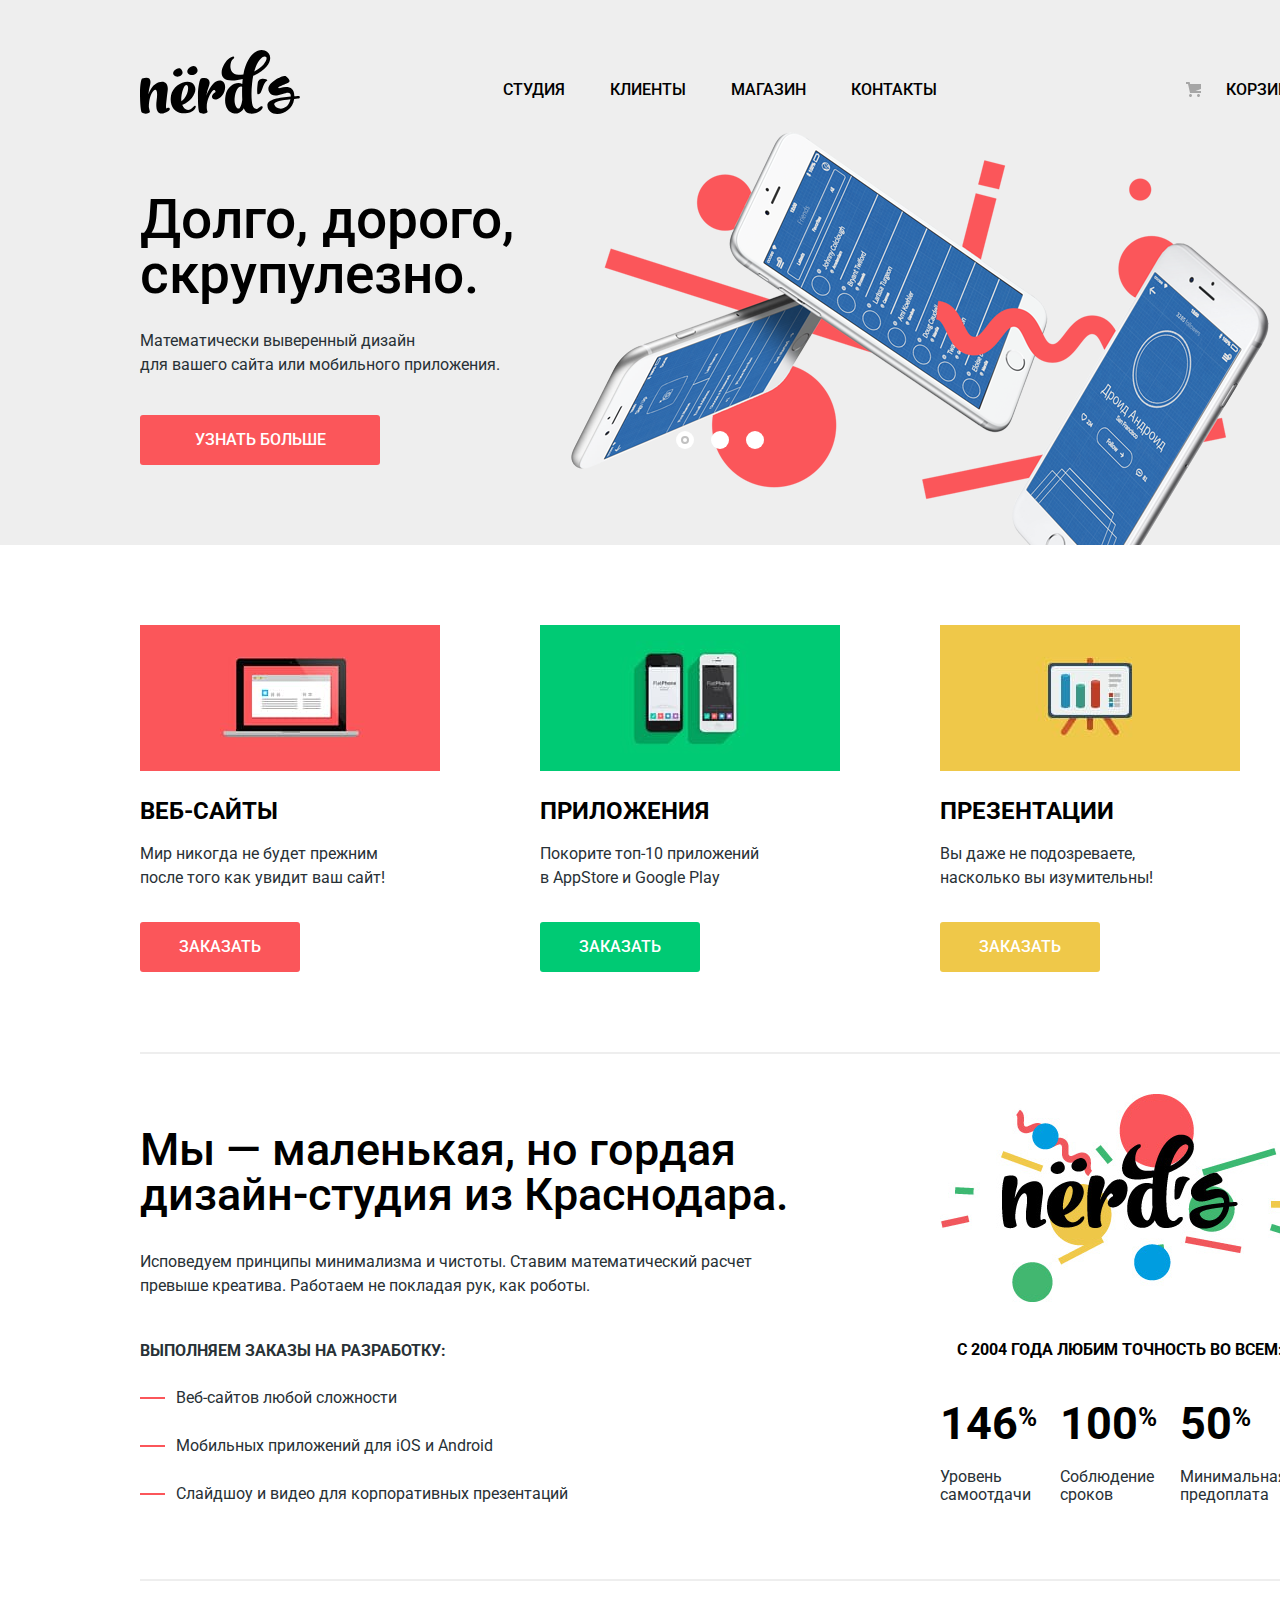
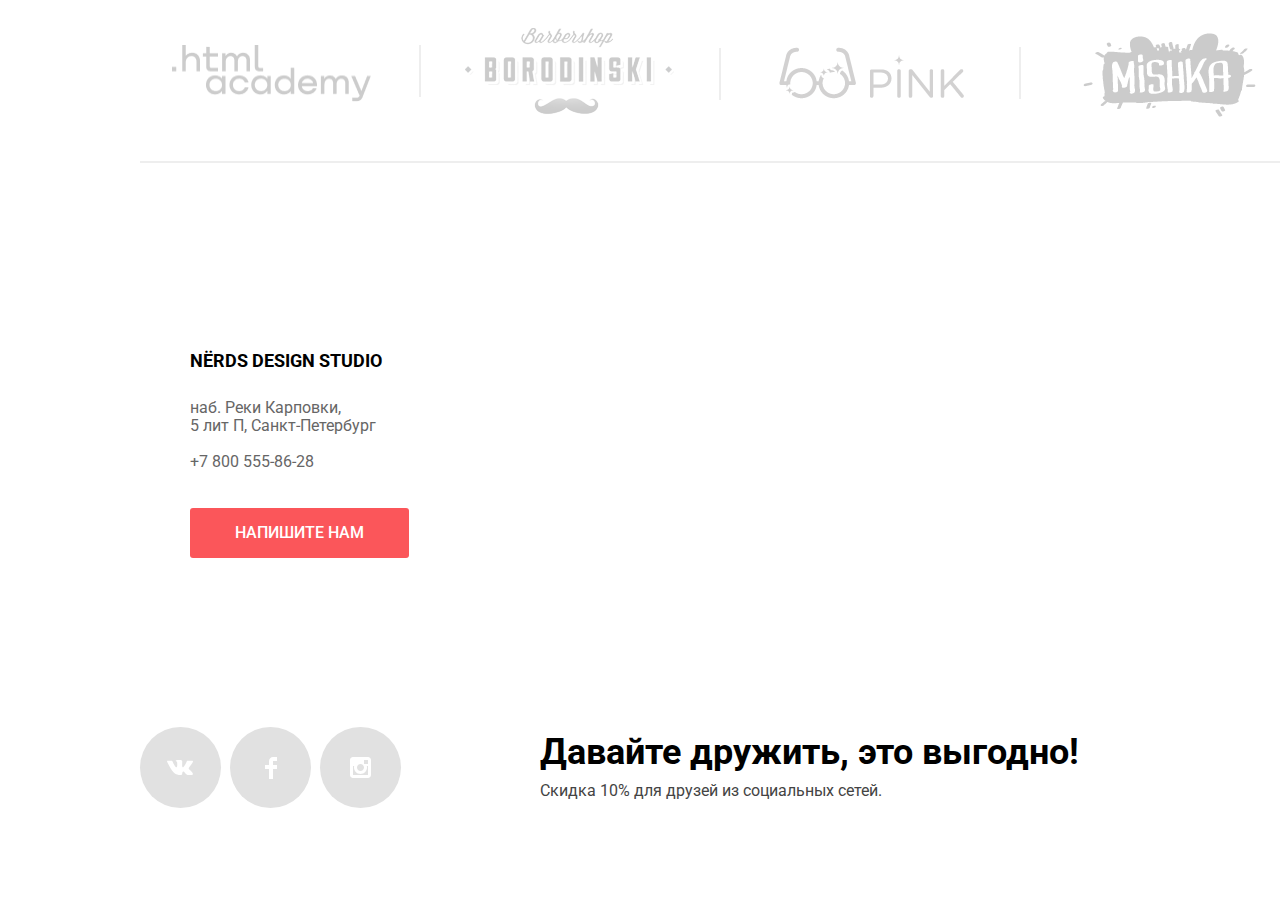
==== commit 1e5e6bbc: "Декоративные элементы" ====
--- a/index.html
+++ b/index.html
@@ -16,18 +16,18 @@
 
     <header class="main-header">
       <div class="container">
-      	<nav class="main-nav">
-      		<a class="main-header-logo">
+        <nav class="main-nav">
+          <a class="main-header-logo">
             <img class="logo-img" src="img/nerds-logo.svg" width="160" height="65" alt="Логотип сайта Nёrds">
           </a>
-      		<ul class="site-nav list">
-      			<li><a class="site-link link" href="#">Студия</a></li>
-      			<li><a class="site-link link" href="#">Клиенты</a></li>
-      			<li><a class="site-link link" href="catalog.html">Магазин</a></li>
-      			<li><a class="site-link link" href="#">Контакты</a></li>
-      		</ul>
-      		<a class="basket" href="#">Корзина</a>
-      	</nav>
+          <ul class="site-nav list">
+            <li><a class="site-link link" href="#">Студия</a></li>
+            <li><a class="site-link link" href="#">Клиенты</a></li>
+            <li><a class="site-link link" href="catalog.html">Магазин</a></li>
+            <li><a class="site-link link" href="#">Контакты</a></li>
+          </ul>
+          <a class="basket" href="#">Корзина</a>
+        </nav>
       </div>
     </header>
 
@@ -35,19 +35,19 @@
       <h1 class="visually-hidden">Интернет магазин "Nёrds"</h1>
       <section class="main-slide">
         <div class="container slide-container">
-      		<h2 class="visually-hidden">Фото слайд</h2>
-      		<ul class="slide-list list">
-      			<li class="slide-item slide-active">
+          <h2 class="visually-hidden">Фото слайд</h2>
+          <ul class="slide-list list">
+            <li class="slide-item slide-active">
               <div class="slide-box">
                 <h2 class="slide-title">Долго, дорого,<br>скрупулезно.</h2>
                 <p class="slide-text">Математически выверенный дизайн<br>для вашего сайта или мобильного приложения.</p>
                 <a class="slide-link button link change" href="#">УЗНАТЬ БОЛЬШЕ</a>
               </div>
               <div class="slide-container-img">
-      				  <img class="slide-img" src="img/nerds-slide1.png" width="760" height="431" alt="Смартфоны">
-              </div>
-      			</li>
-      			<li class="slide-item">
+                <img class="slide-img" src="img/nerds-slide1.png" width="760" height="431" alt="Смартфоны">
+              </div>
+            </li>
+            <li class="slide-item">
               <div class="slide-box">
                 <h2 class="slide-title">Любим математику<br>как никто другой</h2>
                 <p class="slide-text slide-text-carousel">Никакого креатива, только математические формулы<br> для расчета идеальных пропорций
@@ -55,143 +55,131 @@
                 <a class="slide-link button link change" href="#">УЗНАТЬ БОЛЬШЕ</a>
               </div>
               <div class="slide-container-img">
-      				  <img class="slide-img" src="img/nerds-slide2.png" width="760" height="431" alt="Компьютеры">
-              </div>
-      			</li>
-      			<li class="slide-item">
+                <img class="slide-img" src="img/nerds-slide2.png" width="760" height="431" alt="Компьютеры">
+              </div>
+            </li>
+            <li class="slide-item">
               <div class="slide-box">
                 <h2 class="slide-title">Только ночь,<br>только хардкор</h2>
                 <p class="slide-text slide-text-carousel">Работать днем, как все? Мы против этого.<br>Ближе к полуночи работа только начинается.</p>
                 <a class="slide-link button link change" href="#">УЗНАТЬ БОЛЬШЕ</a>
               </div>
               <div class="slide-container-img">
-      				  <img class="slide-img" src="img/nerds-slide3.png" width="760" height="431" alt="Планшет,смартфон">
-              </div>
-      			</li>
-      		</ul>
-        		<ul class="slide-button list">
-        			<li>
-        				<button class="button slide-switch active" type="button">
+                <img class="slide-img" src="img/nerds-slide3.png" width="760" height="431" alt="Планшет,смартфон">
+              </div>
+            </li>
+          </ul>
+            <ul class="slide-button list">
+              <li>
+                <button class="button slide-switch active" type="button">
                   <span class="visually-hidden">Первый слайд</span>
                 </button>
-        			</li>
-        			<li>
-        				<button class="button slide-switch" type="button">
+              </li>
+              <li>
+                <button class="button slide-switch" type="button">
                   <span class="visually-hidden">Второй слайд</span>
                 </button>
-        			</li>
-        			<li>
-        				<button class="button slide-switch" type="button">
+              </li>
+              <li>
+                <button class="button slide-switch" type="button">
                   <span class="visually-hidden">Третий слайд</span>
                 </button>
-        			</li>
-        		</ul>
+              </li>
+            </ul>
         </div>
       </section>
 
       <div class="container">
         <section class="services">
-      		<h2 class="visually-hidden">Услуги</h2>
-      		<ul class="services-list list">
-      			<li class="services-item services-item-site">
-      				<a class="services-link link" href="#">
-      					<h3 class="service-card-title">Веб-сайты</h3>
-      					<p class="service-text">Мир никогда не будет прежним<br>после того как увидит ваш сайт!</p>
-      				</a>
-      				<p class="service-button-box">
-      					<a class="button service-button site link change" href="#">Заказать</a>
-      				</p>
-      			</li>
-      			<li class="services-item services-item-applications">
-      				<a class="services-link link" href="#">
-      					<h3 class="service-card-title">Приложения</h3>
-      					<p class="service-text">Покорите топ-10 приложений<br>в AppStore и Google Play</p>
-      				</a>
-      				<p class="service-button-box">
-      					<a class="button service-button applications link" href="#">Заказать</a>
-      				</p>
-      			</li>
-      			<li class="services-item services-item-presentation">
-      				<a class="services-link link" href="#">
-      					<h3 class="service-card-title">Презентации</h3>
-      					<p class="service-text">Вы даже не подозреваете,<br>насколько вы изумительны!</p>
-      				</a>
-      				<p class="service-button-box">
-      					<a class="button service-button presentations link" href="#">Заказать</a>
-      				</p>
-            </li>
-      		</ul>
+          <h2 class="visually-hidden">Услуги</h2>
+          <ul class="services-list list">
+            <li class="services-item services-item-site">
+              <h3 class="service-card-title">Веб-сайты</h3>
+              <p class="service-text">Мир никогда не будет прежним<br>после того как увидит ваш сайт!</p>
+              <a class="button service-button site link change" href="#">Заказать</a>
+            </li>
+            <li class="services-item services-item-applications">
+              <h3 class="service-card-title">Приложения</h3>
+              <p class="service-text">Покорите топ-10 приложений<br>в AppStore и Google Play</p>
+              <a class="button service-button applications link" href="#">Заказать</a>
+            </li>
+            <li class="services-item services-item-presentation">
+              <h3 class="service-card-title">Презентации</h3>
+              <p class="service-text">Вы даже не подозреваете,<br>насколько вы изумительны!</p>
+              <a class="button service-button presentations link" href="#">Заказать</a>
+            </li>
+          </ul>
         </section>
 
         <div class="about-box">
           <section class="about">
-        		<h2 class="visually-hidden">О нас</h2>
-        		<p class="about-text">Мы — маленькая, но гордая дизайн-студия из Краснодара.</p>
-        		<p class="about-content">
-        			Исповедуем принципы минимализма и чистоты. Ставим математический расчет превыше креатива. Работаем не покладая рук, как роботы.
-        		</p>
-        		<h3 class="about-list-title">Выполняем заказы на разработку:</h3>
-        		<ul class="about-list list">
-        			<li class="about-item">
-        				Веб-сайтов любой сложности
-        			</li>
-        			<li class="about-item">
-        				Мобильных приложений для iOS и Android
-        			</li>
-        			<li class="about-item">
-        				Слайдшоу и видео для корпоративных презентаций
-        			</li>
-        		</ul>
-  		    </section>
-
-  		    <section class="advantages">
-    			  <h2 class="visually-hidden">Преимущества</h2>
-    			  <p class="advantages-text">с 2004 года Любим точность во всем:</p>
-    			  <ul class="advantages-list list">
-    				  <li class="advantages-item">
-    					  <p class="advantages-content"><span class="advantages-indicator">146</span><span class="percent">%</span></p>
+            <h2 class="visually-hidden">О нас</h2>
+            <p class="about-text">Мы — маленькая, но гордая дизайн-студия из Краснодара.</p>
+            <p class="about-content">
+              Исповедуем принципы минимализма и чистоты. Ставим математический расчет превыше креатива. Работаем не покладая рук, как роботы.
+            </p>
+            <h3 class="about-list-title">Выполняем заказы на разработку:</h3>
+            <ul class="about-list list">
+              <li class="about-item">
+                Веб-сайтов любой сложности
+              </li>
+              <li class="about-item">
+                Мобильных приложений для iOS и Android
+              </li>
+              <li class="about-item">
+                Слайдшоу и видео для корпоративных презентаций
+              </li>
+            </ul>
+          </section>
+
+          <section class="advantages">
+            <h2 class="visually-hidden">Преимущества</h2>
+            <p class="advantages-text">с 2004 года Любим точность во всем:</p>
+            <ul class="advantages-list list">
+              <li class="advantages-item">
+                <p class="advantages-content"><span class="advantages-indicator">146</span><span class="percent">%</span></p>
                 <p class="advantages-text-box">Уровень самоотдачи</p>
-    				  </li>
-    				  <li class="advantages-item">
-    					  <p class="advantages-content"><span class="advantages-indicator">100</span><span class="percent">%</span></p>
+              </li>
+              <li class="advantages-item">
+                <p class="advantages-content"><span class="advantages-indicator">100</span><span class="percent">%</span></p>
                 <p class="advantages-text-box">Соблюдение сроков</p>
-    				  </li>
-    				  <li class="advantages-item">
-    					  <p class="advantages-content"><span class="advantages-indicator">50</span><span class="percent">%</span></p>
+              </li>
+              <li class="advantages-item">
+                <p class="advantages-content"><span class="advantages-indicator">50</span><span class="percent">%</span></p>
                 <p class="advantages-text-box">Минимальная предоплата</p>
-    				  </li>
-    			  </ul>
-  		    </section>
-        </div>
-
-		    <section class="partners">
-  			  <h2 class="visually-hidden">Партнёры</h2>
-  			  <ul class="partners-list list">
-  				  <li class="partners-item">
-  					  <a class="partners-item-academy" href="https://htmlacademy.ru/intensive/htmlcss">
+              </li>
+            </ul>
+          </section>
+        </div>
+
+        <section class="partners">
+          <h2 class="visually-hidden">Партнёры</h2>
+          <ul class="partners-list list">
+            <li class="partners-item">
+              <a class="partners-item-academy" href="https://htmlacademy.ru/intensive/htmlcss">
                 <img class="partners-img partners-img-academy" src="img/logo_htmlacademy.png" width="199" height="57" alt="Логотип сайта html.academy">
               </a>
-  				  </li>
-  				  <li class="partners-item">
-  					  <a  class="partners-item-barbershop" href="#">
-  						  <img class="partners-img partners-img-barbershop" src="img/logo-barbershop.png" width="209" height="90" alt="Логотип сайта Барбершоп «Бородинский»">
-  					  </a>
-  				  </li>
-  				  <li class="partners-item">
-  					  <a class="partners-item-pink" href="#">
-  						  <img class="partners-img partners-img-pink" src="img/logo-pink.png" width="185" height="52" alt="Логотип сайта Pink">
-  					  </a>
-  				  </li>
-  				  <li class="partners-item">
-  					  <a class="partners-item-mishka" href="#">
-  						  <img class="partners-img partners-img-mishka" src="img/logo-mishka.png" width="173" height="84" alt="Логотип сайта Mishka">
-  					  </a>
-  				  </li>
-  			  </ul>
-		    </section>
+            </li>
+            <li class="partners-item">
+              <a  class="partners-item-barbershop" href="#">
+                <img class="partners-img partners-img-barbershop" src="img/logo-barbershop.png" width="209" height="90" alt="Логотип сайта Барбершоп «Бородинский»">
+              </a>
+            </li>
+            <li class="partners-item">
+              <a class="partners-item-pink" href="#">
+                <img class="partners-img partners-img-pink" src="img/logo-pink.png" width="185" height="52" alt="Логотип сайта Pink">
+              </a>
+            </li>
+            <li class="partners-item">
+              <a class="partners-item-mishka" href="#">
+                <img class="partners-img partners-img-mishka" src="img/logo-mishka.png" width="173" height="84" alt="Логотип сайта Mishka">
+              </a>
+            </li>
+          </ul>
+        </section>
       </div>
 
-		  <section class="contacts">
+      <section class="contacts">
         <div class="container contacts-content">
           <div class="contacts-box">
             <h2 class="visually-hidden">Контактная информация</h2>
@@ -206,49 +194,48 @@
               <a class="contacts-link button link change" href="#">Напишите нам</a>
             </p>
           </div>
-          <img class="contacts-marker-img" src="img/map-marker.png" width="231" height="190" alt="Маркер на карте указывает
-          месторасположение">
         </div>
         <div class="map-box-img">
-          <img class="contacts-map-img" src="img/map.png" width="1440" height="416" alt="Карта">
+          <iframe src="https://www.google.com/maps/embed?pb=!1m18!1m12!1m3!1d1996.8178647588688!2d30.31519231617443!3d59.96834466666385!2m3!1f0!2f0!3f0!3m2!1i1024!2i768!4f13.1!3m3!1m2!1s0x4696315bc4e8ce61%3A0xe703c377f3424272!2sStudio%20212!5e0!3m2!1sru!2sru!4v1624648644647!5m2!1sru!2sru" width="1440" height="416" allowfullscreen title="Офис находится по адресу наб. Реки Карповки,5 лит П, Санкт-Петербург">
+          </iframe>
         </div>
       </section>
 
     </main>
 
-	  <footer class="main-footer container footer-box">
-		  <section class="socials">
-			  <h2 class="visually-hidden">Социальные сети</h2>
-			  <ul class="socials-list list">
-      		<li class="socials-item">
-       			<a class="socials-button link" href="#"><span class="visually-hidden">Вконтакте</span>
+    <footer class="main-footer container footer-box">
+      <section class="socials">
+        <h2 class="visually-hidden">Социальные сети</h2>
+        <ul class="socials-list list">
+          <li class="socials-item">
+            <a class="socials-button link" href="#"><span class="visually-hidden">Вконтакте</span>
               <svg aria-hidden="true" width="27" height="15" viewBox="0 0 27 15" fill="none" xmlns="http://www.w3.org/2000/svg">
               <path d="M16.138 11.51C17.094 11.201 18.318 13.55 19.621 14.449C20.599 15.13 21.348 14.983 21.348 14.983L24.821 14.933C24.821 14.933 26.636 14.821 25.778 13.379C25.707 13.259 25.275 12.31 23.193 10.357C21.016 8.31404 21.311 8.64504 23.932 5.11304C25.529 2.96004 26.168 1.64504 25.968 1.08504C25.776 0.546037 24.603 0.686037 24.603 0.686037L20.69 0.713037C20.309 0.714037 19.986 0.832037 19.839 1.22804C19.836 1.23204 19.218 2.89404 18.394 4.30704C16.653 7.29604 15.958 7.45504 15.67 7.26804C15.009 6.83504 15.176 5.53104 15.176 4.60404C15.176 1.70704 15.608 0.499037 14.33 0.187037C13.903 0.0830374 13.591 0.0150374 12.502 0.00503741C11.11 -0.0159626 9.92797 0.00503743 9.25797 0.334037C8.81297 0.557037 8.47197 1.04604 8.67897 1.07404C8.93897 1.10904 9.52197 1.23404 9.83397 1.66004C10.235 2.21204 10.223 3.44904 10.223 3.44904C10.223 3.44904 10.452 6.86004 9.68297 7.28304C9.15497 7.57304 8.43297 6.98104 6.87997 4.26704C6.08697 2.87904 5.48797 1.34504 5.48797 1.34504C5.48797 1.34504 5.37197 1.06004 5.16197 0.904037C4.91197 0.719037 4.56197 0.660037 4.56197 0.660037L0.84797 0.684037C0.84797 0.684037 0.28997 0.700037 0.0849697 0.946037C-0.0970303 1.16404 0.0699697 1.61404 0.0699697 1.61404C0.0699697 1.61404 2.97897 8.49504 6.27297 11.961C9.29297 15.143 12.725 14.932 12.725 14.932H14.28C14.28 14.932 14.749 14.878 14.989 14.62C15.213 14.38 15.203 13.929 15.203 13.929C15.203 13.929 15.172 11.82 16.138 11.51Z" fill="white"/>
               </svg>
             </a>
-      		</li>
-      		<li class="socials-item">
-        		<a class="socials-button link" href="#"><span class="visually-hidden">Фейсбук</span>
+          </li>
+          <li class="socials-item">
+            <a class="socials-button link" href="#"><span class="visually-hidden">Фейсбук</span>
               <svg aria-hidden="true" width="12" height="22" viewBox="0 0 12 22" fill="none" xmlns="http://www.w3.org/2000/svg">
               <path d="M12 4V0H8C5.79086 0 4 1.79086 4 4V8H0V12H4V22H8V12H12V8H8V4H12Z" fill="white"/>
               </svg>
             </a>
-      		</li>
-      		<li class="socials-item">
-        		<a class="socials-button link" href="#"><span class="visually-hidden">Инстаграм</span>
+          </li>
+          <li class="socials-item">
+            <a class="socials-button link" href="#"><span class="visually-hidden">Инстаграм</span>
               <svg aria-hidden="true" width="21" height="21" viewBox="0 0 21 21" fill="none" xmlns="http://www.w3.org/2000/svg">
               <path fill-rule="evenodd" clip-rule="evenodd" d="M3 0H18C19.65 0 21 1.35 21 3V18C21 19.65 19.65 21 18 21H3C1.35 21 0 19.65 0 18V3C0 1.35 1.35 0 3 0ZM14 10.5C14 8.57 12.43 7 10.5 7C8.57 7 7 8.57 7 10.5C7 12.43 8.57 14 10.5 14C12.43 14 14 12.43 14 10.5ZM3 18V9H4.181C4.0626 9.49127 4.00186 9.99467 4 10.5C4 14.0899 6.91015 17 10.5 17C14.0899 17 17 14.0899 17 10.5C16.9986 9.99464 16.9379 9.49118 16.819 9H18V18H3ZM14 7H18V3H14V7Z" fill="white"/>
               </svg>
             </a>
-      		</li>
-    		</ul>
-		  </section>
-
-		  <section class="copyright">
-			  <h2 class="copyright-title">Давайте дружить, это выгодно!</h2>
-			  <p class="copyright-text">Скидка 10% для друзей из социальных сетей.</p>
-		  </section>
-	  </footer>
+          </li>
+        </ul>
+      </section>
+
+      <section class="copyright">
+        <h2 class="copyright-title">Давайте дружить, это выгодно!</h2>
+        <p class="copyright-text">Скидка 10% для друзей из социальных сетей.</p>
+      </section>
+    </footer>
 
 
       <section class="modal">
@@ -257,16 +244,16 @@
           <form class="connection-form" action="https://echo.htmlacademy.ru/" method="post">
             <div class="modal-input-box">
               <p class="modal-content">
-                <label class="modal-name modal-field" for="name">Ваше имя:</label><br>
-                <input class="connection-field connection-name invalid" type="text" name="name" id="name" placeholder="Имя Фамилия" required>
+                <label class="modal-name modal-field" for="name">Ваше имя:</label>
+                <input class="connection-field connection-name" type="text" name="name" id="name" placeholder="Имя Фамилия" required> <!--class="invalid" должен добавляться при ошибке введенных данных -->
               </p>
               <p class="modal-content">
-                <label class="modal-email modal-field" for="email">Ваш email:</label><br>
+                <label class="modal-email modal-field" for="email">Ваш email:</label>
                 <input class="connection-field connection-email" type="email" name="email" id="email" placeholder="email@example.com " required>
               </p>
             </div>
             <p class="modal-content">
-              <label class="modal-text modal-field" for="text">Текст письма:</label><br>
+              <label class="modal-text modal-field" for="text">Текст письма:</label>
               <textarea class="connection-field connection-text" rows="4" cols="80" id="text" name="text" placeholder="В свободной форме"></textarea>
             </p>
             <button class="button connection-button change" type="submit">Отправить</button>
--- a/style.css
+++ b/style.css
@@ -38,7 +38,9 @@
   --basic-gray-toggle: #ABABAB;
   --basic-shadow-toggle: rgba(0, 0, 0, 0.15);
   --basic-product-img: rgba(0, 0, 0, 0.25);
+  --basic-product-border: #C4C4C4;
   --basic-shadow-modal: rgba(0, 0, 0, 0.4);
+  --basic-invalid-gray: rgba(40, 49, 54, 0.3);
 }
 
 .page {
@@ -48,7 +50,7 @@
 
 body {
   min-height: 100%;
-  min-width: 960px;
+  min-width: 1180px;
   display: grid;
   grid-template-rows: min-content 1fr min-content;
   align-content: start;
@@ -289,14 +291,19 @@
   margin-bottom: 28px;
 }
 
-.slide-img,.contacts-map-img {
+.slide-img {
   max-width: 100%;
   height: auto;
 }
 
 .map-box-img {
-  display: flex;
-  justify-content: center;
+  width: 1440px;
+  height: 416px;
+  margin: 0 auto;
+}
+
+.map-box-img iframe {
+  border:0;
 }
 
 .slide-img {
@@ -306,12 +313,6 @@
 
 .contacts-content {
   position: relative;
-}
-
-.contacts-marker-img {
-  position: absolute;
-  left: 717px;
-  top: 70px;
 }
 
 .contacts-box {
@@ -371,10 +372,6 @@
   line-height: 24px;
   color: var(--basic-text);
   margin: 0 0 32px;
-}
-
-.service-button-box {
-  margin: 0;
 }
 
 .service-button {
@@ -712,15 +709,12 @@
 
 .modal {
   width: 960px;
-  height: 590px;
   background-color: var(--basic-white);
   box-shadow: 0px 20px 40px var(--basic-shadow-modal);
-  margin: auto;
   position: fixed;
-  top: 0;
-  left: 0;
-  bottom: 80px;
-  right: 0;
+  bottom: 210px;
+  right: 50%;
+  transform: translateX(50%);
   display: none;
 }
 
@@ -841,6 +835,7 @@
 }
 
 .product-img {
+  border: 1px solid var(--basic-product-border);
   border-bottom-right-radius: 3px;
   border-bottom-left-radius: 3px;
 }
@@ -850,11 +845,17 @@
   position: absolute;
   bottom: 5px;
   left: 0;
-  display: none;
-}
-
-.product-item:hover .product-description {
-  display: block;
+  /*display: none;*/
+  opacity: 0;
+}
+
+.product-item:hover .product-description,
+.product-item:focus .product-description {
+  opacity: 1;
+}
+
+.product-description:focus-within {
+  opacity: 1;
 }
 
 .service-button.applications:hover {
@@ -994,12 +995,6 @@
   opacity: 0.2;
 }
 
-.sorting-link-next:focus::after,.sorting-link-back:focus::after {
-  outline: thin dotted;
-  outline: 5px auto-webkit-focus-ring-color;
-  outline-offset: -2px;
-}
-
 .sorting-link-back::after {
   content: '';
   position: absolute;
@@ -1110,7 +1105,7 @@
 }
 
 .filter-importance-max {
-  padding: 0 10px 0 12px;
+  padding: 0 5px 0 15px;
   margin-left: 7px;
 }
 
@@ -1149,20 +1144,12 @@
   opacity: 1;
 }
 
-.input-checkbox:disabled + label::before {
+.input-checkbox:disabled + label::before,.input-radio:disabled + label::before {
   opacity: 0.1;
 }
 
-.input-checkbox:disabled + label {
-  opacity: 0.3;
-}
-
-.input-radio:disabled + label::before {
-  opacity: 0.1;
-}
-
-.input-radio:disabled + label {
-  opacity: 0.3;
+.input-checkbox:disabled + label,.input-radio:disabled + label {
+  color: var(--basic-invalid-gray);
 }
 
 .input-radio:checked + label::after {
@@ -1177,11 +1164,9 @@
   opacity: 0.4;
 }
 
-.input-radio:focus + label::before,.input-radio:focus + label::after,.input-checkbox:focus + label::before,
-.input-checkbox:focus + label::after {
-  outline: thin dotted;
-  outline: 5px auto-webkit-focus-ring-color;
-  outline-offset: -2px;
+.input-radio:focus + label::before,.input-checkbox:focus + label::before,
+.input-checkbox:focus + label::after,.sorting-link-next:focus::after,.sorting-link-back:focus::after {
+  outline: 2px solid var(--basic-black);
 }
 
 .label-checkbox {
@@ -1200,7 +1185,7 @@
   width: 23px;
   height: 23px;
   border-radius: 3px;
-  border: 3px solid var(--basic-gray-input);
+  border: 2px solid var(--basic-gray-input);
   opacity: 0.4;
 }
 
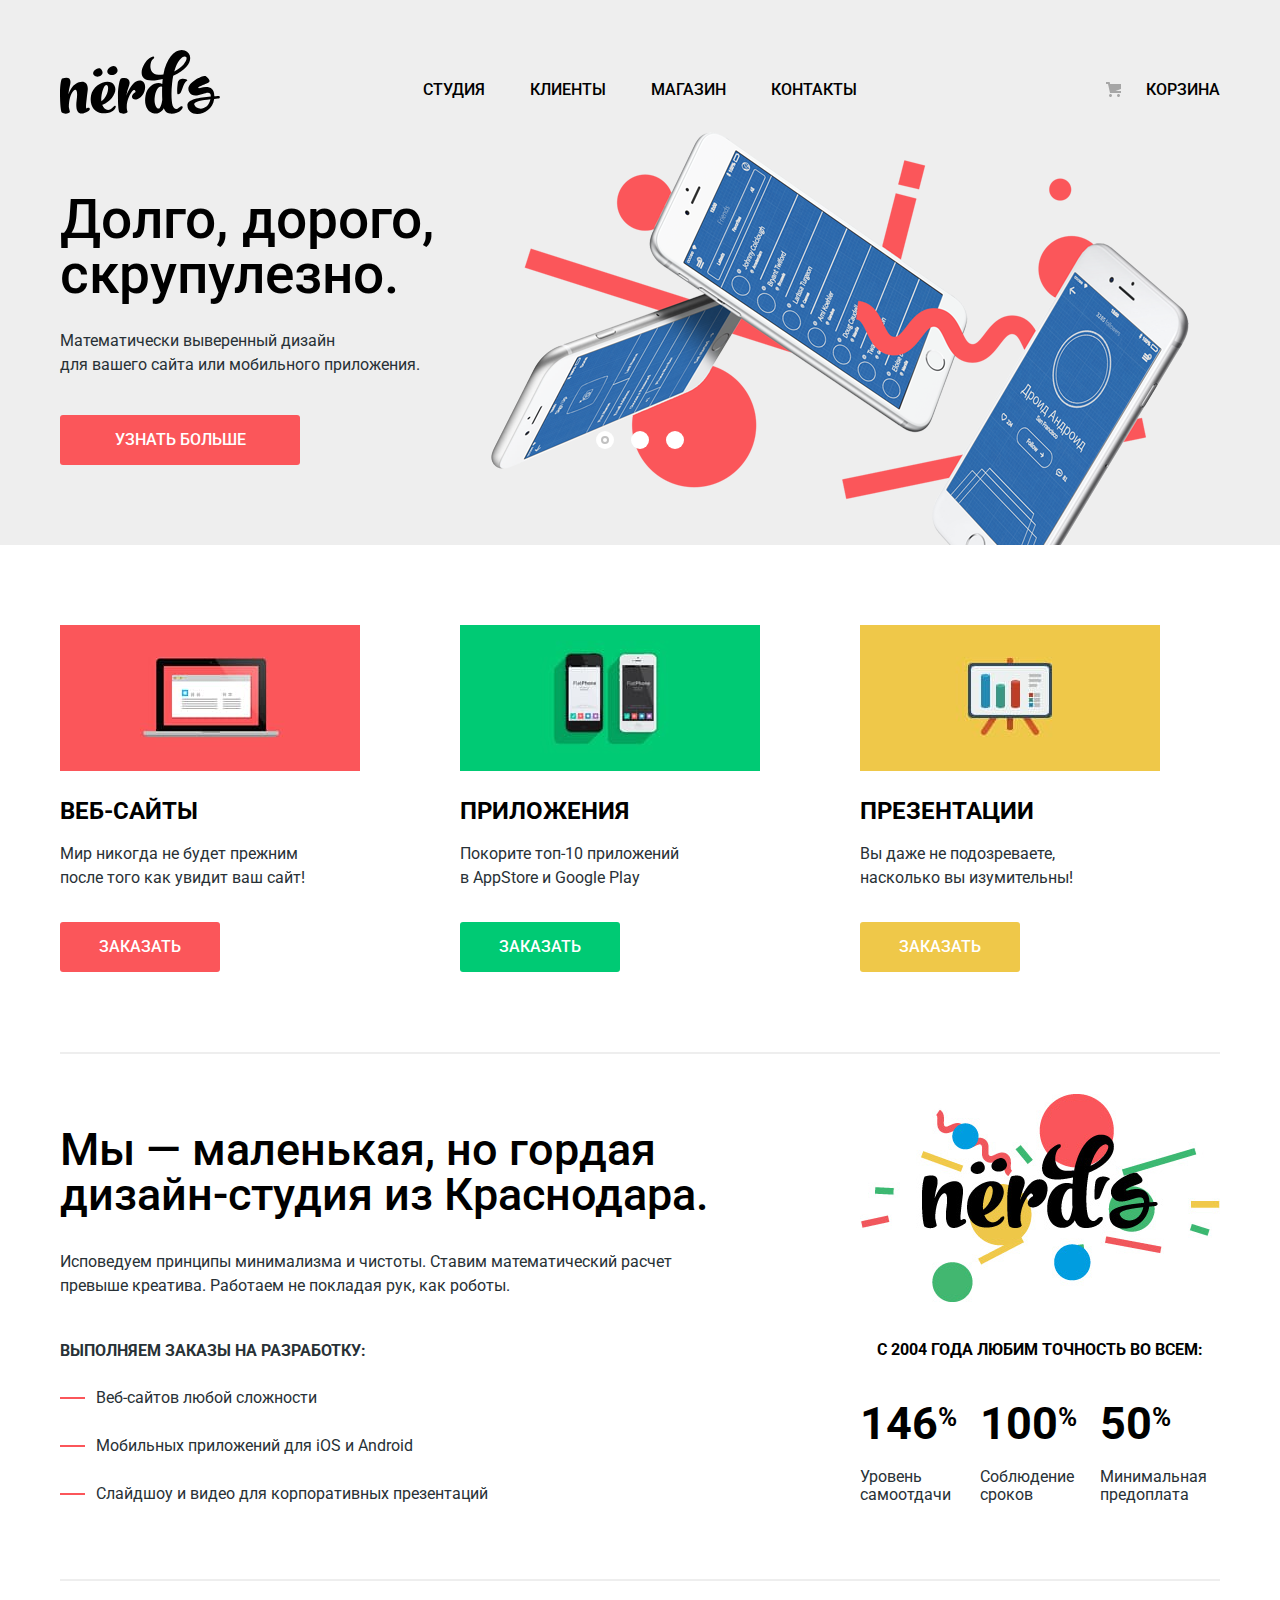
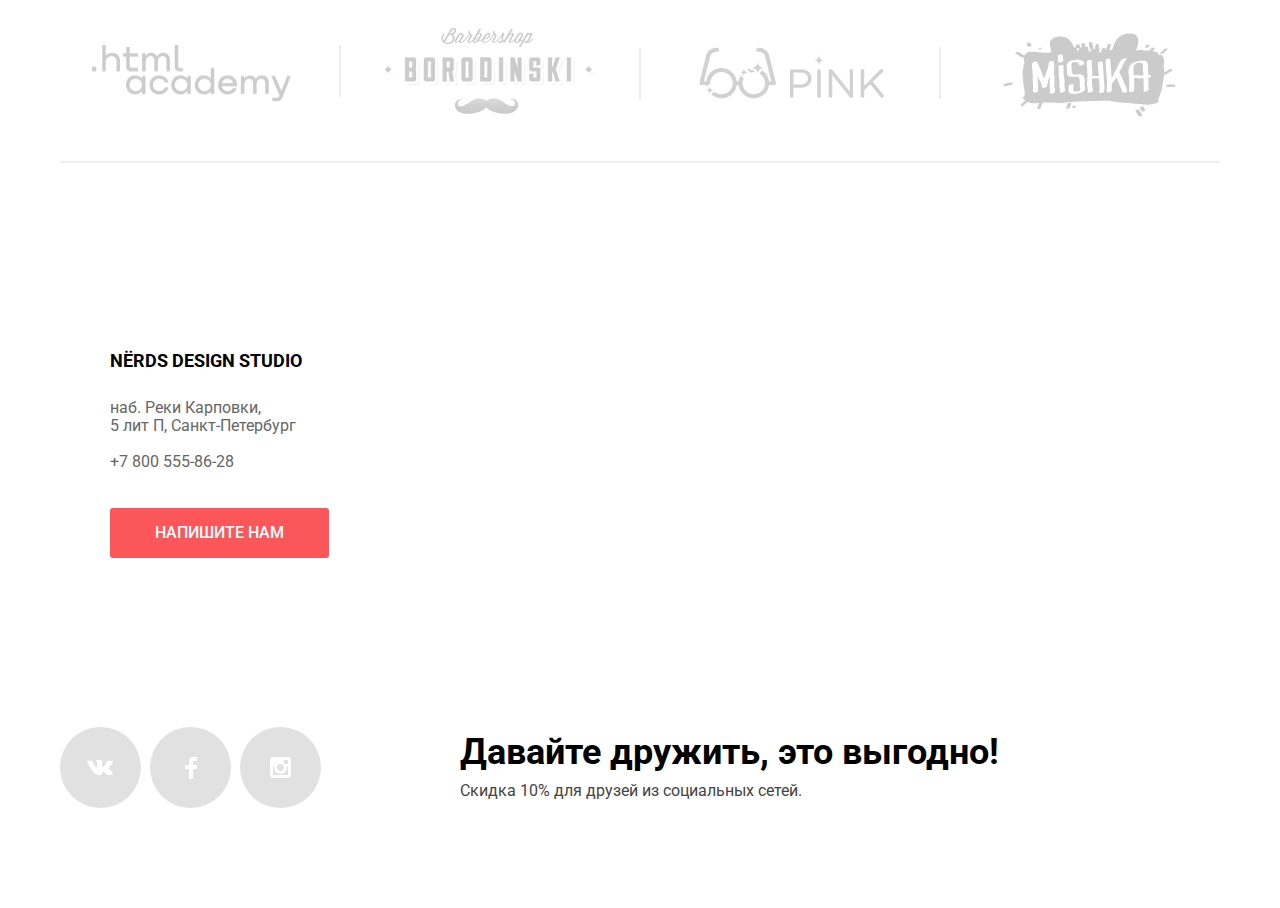
==== commit 39b0c983: "Защита проекта" ====
--- a/index.html
+++ b/index.html
@@ -9,7 +9,7 @@
     <title>Нёрдс</title>
     <link href="https://fonts.googleapis.com/css2?family=Roboto:wght@400;500;700&display=swap" rel="stylesheet">
     <link href="normalize.css" rel="stylesheet">
-    <link href="style.css" rel="stylesheet">
+    <link href="style.min.css" rel="stylesheet">
   </head>
 
   <body>
@@ -196,14 +196,14 @@
           </div>
         </div>
         <div class="map-box-img">
-          <iframe src="https://www.google.com/maps/embed?pb=!1m18!1m12!1m3!1d1996.8178647588688!2d30.31519231617443!3d59.96834466666385!2m3!1f0!2f0!3f0!3m2!1i1024!2i768!4f13.1!3m3!1m2!1s0x4696315bc4e8ce61%3A0xe703c377f3424272!2sStudio%20212!5e0!3m2!1sru!2sru!4v1624648644647!5m2!1sru!2sru" width="1440" height="416" allowfullscreen title="Офис находится по адресу наб. Реки Карповки,5 лит П, Санкт-Петербург">
+          <iframe src="https://www.google.com/maps/embed?pb=!1m18!1m12!1m3!1d1996.8178647588688!2d30.31519231617443!3d59.96834466666385!2m3!1f0!2f0!3f0!3m2!1i1024!2i768!4f13.1!3m3!1m2!1s0x4696315bc4e8ce61%3A0xe703c377f3424272!2sStudio%20212!5e0!3m2!1sru!2sru!4v1624648644647!5m2!1sru!2sru" width="100%" height="416" allowfullscreen title="Офис находится по адресу наб. Реки Карповки,5 лит П, Санкт-Петербург">
           </iframe>
         </div>
       </section>
 
     </main>
 
-    <footer class="main-footer container footer-box">
+    <footer class="container footer-box">
       <section class="socials">
         <h2 class="visually-hidden">Социальные сети</h2>
         <ul class="socials-list list">
@@ -237,7 +237,6 @@
       </section>
     </footer>
 
-
       <section class="modal">
         <div class="modal-box">
           <h2 class="modal-title">Напишите нам</h2>
@@ -245,11 +244,11 @@
             <div class="modal-input-box">
               <p class="modal-content">
                 <label class="modal-name modal-field" for="name">Ваше имя:</label>
-                <input class="connection-field connection-name" type="text" name="name" id="name" placeholder="Имя Фамилия" required> <!--class="invalid" должен добавляться при ошибке введенных данных -->
+                <input class="connection-field connection-name" type="text" name="name" id="name" placeholder="Имя Фамилия"> <!--class="invalid" должен добавляться при ошибке введенных данных -->
               </p>
               <p class="modal-content">
                 <label class="modal-email modal-field" for="email">Ваш email:</label>
-                <input class="connection-field connection-email" type="email" name="email" id="email" placeholder="email@example.com " required>
+                <input class="connection-field connection-email" type="email" name="email" id="email" placeholder="email@example.com">
               </p>
             </div>
             <p class="modal-content">
@@ -262,6 +261,7 @@
         </div>
       </section>
 
+      <script src="script.min.js"></script>
 
   </body>
 </html>
--- a/style.min.css
+++ b/style.min.css
@@ -0,0 +1,2 @@
+ Beautify
+@-webkit-keyframes bounce{0%{transform:translateY(-2000px)}70%{transform:translateY(30px)}90%{transform:translateY(-10px)}to{transform:translateY(0)}}@keyframes bounce{0%{transform:translateY(-2000px)}70%{transform:translateY(30px)}90%{transform:translateY(-10px)}to{transform:translateY(0)}}@-webkit-keyframes shake{0%,to{transform:translateX(0)}10%,30%,50%,70%,90%{transform:translateX(-10px)}20%,40%,60%,80%{transform:translateX(10px)}}@keyframes shake{0%,to{transform:translateX(0)}10%,30%,50%,70%,90%{transform:translateX(-10px)}20%,40%,60%,80%{transform:translateX(10px)}}*,::after,::before{box-sizing:border-box}:root{--basic-fon:#888888;--basic-fon-dark:#EEEEEE;--basic-text:#283136;--basic-black:#000000;--basic-red:#FB565A;--basic-golden:#EFC849;--basic-grin:#00CA74;--basic-grin-light:#00BC6C;--basic-grin-dark:#00AA62;--basic-white:#FFFFFF;--basic-gray:#666666;--basic-gray-dark:#444444;--basic-gray-light:#D7DCDE;--basic-red-light:#E74246;--basic-red-dark:#D7373B;--basic-gold-light:#EAB534;--basic-gold-dark:#E5A722;--basic-gray-gray:#B4B9BB;--basic-gray-graphite:#DFDFDF;--basic-gray-graphite-light:#D5D5D5;--basic-graphite:#DBDBDB;--basic-white-gray:rgba(255, 255, 255, 0.3);--basic-black-gray:rgba(0, 0, 0, 0.3);--basic-active-gray:#C1C1C1;--basic-white-light:rgba(0, 0, 0, 0.0001);--basic-shadow:rgba(0, 1, 1, 0.1);--basic-gray-next:#A6A6A6;--basic-gray-social:#E1E1E1;--basic-gray-input:#4D4D4D;--basic-gray-range:#D7DCDF;--basic-gray-toggle:#ABABAB;--basic-shadow-toggle:rgba(0, 0, 0, 0.15);--basic-product-img:rgba(0, 0, 0, 0.25);--basic-product-border:#C4C4C4;--basic-shadow-modal:rgba(0, 0, 0, 0.4);--basic-invalid-gray:rgba(40, 49, 54, 0.3)}.page{height:100%}body{min-height:100%;min-width:1180px;display:grid;grid-template-rows:-webkit-min-content 1fr -webkit-min-content;grid-template-rows:min-content 1fr min-content;align-content:start;margin:0;padding:0;font-family:"Roboto",Arial,sans-serif;font-size:16px;line-height:24px;font-weight:400;color:var(--basic-text);background-color:transparent}.main-nav{display:grid;grid-template-columns:160px 1fr -webkit-min-content;grid-template-columns:160px 1fr min-content}.container{width:1180px;margin:0 auto;padding:0 10px}.button{font:inherit;text-align:center;vertical-align:middle;text-transform:uppercase;border:0;cursor:pointer}.link{text-decoration:none}.list{list-style:none}.slide-list{margin:0;padding:0}.slide-box{width:538px;padding-top:71px;margin-right:-140px}.slide-container-img{margin-bottom:-7px}.site-nav,.site-nav a{color:var(--basic-black)}.site-nav{display:flex;flex-wrap:wrap;width:530px;line-height:30px;font-weight:500;text-transform:uppercase;background-color:transparent;padding:0 0 0 11px;margin:49px 0 0 192px}.site-nav a{text-decoration:none;display:block;padding:26px 0 13px}.site-nav li:not(:last-child){margin-right:45px}.basket{line-height:30px;font-weight:500;text-transform:uppercase;color:var(--basic-black);background-color:transparent;text-decoration:none;padding:26px 0 13px 50px;margin-top:49px;position:relative}.basket::before{content:'';position:absolute;top:33px;left:10px;width:15px;height:15px;background-image:url(img/basket-icon.svg);background-repeat:no-repeat}.main-header,.main-slide{background-color:var(--basic-fon-dark)}.main-slide{margin-bottom:80px}.basket:hover,.product-title:hover,.site-nav a:hover{color:var(--basic-red)}.basket:active,.site-link:active{color:var(--basic-black-gray)}.basket.active,.site-link.active{border-bottom:2px solid var(--basic-red)}.logo-img:hover{opacity:.7}.logo-img:active{opacity:.3}.main-header-logo{padding-top:49px}.visually-hidden{position:absolute;width:1px;height:1px;margin:-1px;border:0;padding:0;-webkit-clip-path:inset(100%);clip-path:inset(100%);clip:rect(0 0 0 0);overflow:hidden}.slide-item{display:none}.slide-active{display:grid;grid-template-columns:1fr 760px}.slide-container{padding:0 10px;position:relative}.slide-button{position:absolute;top:306px;left:546px;display:flex;flex-wrap:wrap;align-items:center;width:88px;margin:0;padding:0}.slide-button li{margin-right:17px}.slide-button li:last-child{margin-right:0}.slide-switch{width:18px;height:18px;background-color:var(--basic-white);border-radius:50%}.slide-switch.active{background-image:url(img/slide-on.svg);background-repeat:no-repeat;background-position:center}.slide-title{font-size:55px;line-height:55px;color:var(--basic-black);font-weight:500;margin:0 0 27px}.contacts-link,.slide-link{text-decoration:none;color:var(--basic-white);background-color:var(--basic-red);font-weight:500;line-height:18px;display:inline-block;height:50px;border-radius:3px;display:flex;align-items:center;justify-content:center}.slide-link{width:240px}.contacts-link{width:219px}.slide-text{margin:0 0 38px}.slide-text-carousel{padding-top:10px;margin-bottom:28px}.slide-img{max-width:100%;height:auto}.map-box-img{width:100%;height:416px}.map-box-img iframe{border:0}.slide-img{margin-left:-3px;margin-top:-7px}.contacts-content{position:relative}.contacts-box{background-color:var(--basic-white);width:319px;margin:0;position:absolute;top:54px;left:10px}.services{border-bottom:2px solid var(--basic-fon-dark)}.services-item::before{content:'';display:block;width:300px;height:146px;margin:0 0 25px}.services-item-site{background-image:url(img/illustration-1.jpg);background-repeat:no-repeat}.services-item-applications{background-image:url(img/illustration-2.jpg);background-repeat:no-repeat}.services-item-presentation{background-image:url(img/illustration-3.jpg);background-repeat:no-repeat}.services-list{display:grid;grid-template-columns:300px 300px 300px;grid-gap:100px;margin:0;padding:0 0 80px}.service-card-title{font-weight:700;font-size:24px;line-height:30px;text-transform:uppercase;color:var(--basic-black);margin:0 0 16px}.service-text{font-weight:400;line-height:24px;color:var(--basic-text);margin:0 0 32px}.service-button{color:var(--basic-white);font-weight:500;line-height:18px;width:160px;height:50px;border-radius:3px;display:inline-block}.service-button.site{background-color:var(--basic-red);display:flex;align-items:center;justify-content:center}.service-button.applications,.service-button.presentations{background-color:var(--basic-grin);display:flex;align-items:center;justify-content:center}.service-button.presentations{background-color:var(--basic-golden)}.about-box{display:grid;grid-template-columns:655px 1fr;margin-bottom:73px}.about-text{font-weight:500;font-size:45px;line-height:45px;color:var(--basic-black);margin:0 0 33px;padding-top:73px}.about-list{margin:0;padding:0}.about-item{position:relative;margin-bottom:24px;padding-left:36px}.about-item:last-child{margin-bottom:0}.about-item::before{content:"";position:absolute;top:11px;left:0;width:25px;height:2px;background-color:var(--basic-red)}.about-content{margin:0 0 41px}.about-list-title,.advantages-text{font-weight:700;text-transform:uppercase;font-size:16px}.about-list-title{margin:0 0 23px}.advantages{margin-left:auto;padding-top:40px}.advantages-text{color:var(--basic-black);margin:0 0 30px;text-align:center}.advantages::before{content:'';display:block;width:360px;height:208px;background-image:url(img/nerds-illustration.png);background-repeat:no-repeat;margin:0 0 36px}.advantages-list{display:flex;flex-wrap:wrap;width:360px;margin:0;padding:0}.advantages-content{line-height:18px;margin:0 0 12px;position:relative}.advantages-text-box{line-height:18px;margin:0;width:120px}.advantages-indicator{font-size:45px;line-height:64px}.advantages-indicator,.contacts-text span,.percent{font-weight:700;color:var(--basic-black)}.percent{position:absolute;top:5px;font-size:26px;line-height:40px}.partners{margin-bottom:80px;border-top:2px solid var(--basic-fon-dark);border-bottom:2px solid var(--basic-fon-dark)}.partners-img{opacity:.2}.partners-img:hover{opacity:1}.partners-img:active{opacity:.1}.partners-img-academy{width:199px;height:57px}.partners-item-academy{display:block;position:relative;padding:59px 48px 47px 32px}.partners-item-academy::after,.partners-item-barbershop::after,.partners-item-pink::after{content:"";position:absolute;top:center;right:-2px;width:2px;height:52px;background-color:var(--basic-fon-dark)}.partners-img-barbershop{width:209px;height:90px}.partners-item-barbershop{display:block;position:relative;padding:44px 44px 33px 46px}.partners-item-barbershop::after,.partners-item-pink::after{top:64px;right:-3px}.partners-img-pink{width:185px;height:52px}.partners-item-pink{display:block;position:relative;padding:64px 54px 53px 61px}.partners-item-pink::after{top:center}.partners-img-mishka{width:173px;height:84px}.partners-item-mishka{display:block;padding:52px 30px 37px 65px}.partners-list{width:1160px;display:flex;flex-wrap:wrap;align-items:center;margin:0;padding:0}.contacts-text{line-height:18px;color:var(--basic-gray);margin:0 0 15px;padding:49px 0 0 50px}.contacts-text-phone{padding-left:50px;margin:0 0 34px}.contacts-text span{font-size:18px;line-height:30px;text-transform:uppercase;margin:0 0 23px;display:inline-block}.contacts-phone{color:var(--basic-gray)}.contacts-button{padding:0 0 47px 50px;margin:0}.footer-box{display:grid;grid-template-columns:1fr 2fr}.socials-list{margin:0 139px 0 0;padding:68px 0 76px;width:261px;display:flex;flex-wrap:wrap;justify-content:space-between}.socials-item{margin-bottom:10px}.socials-button{display:flex;align-items:center;justify-content:center;width:81px;height:81px;border-radius:50%;background-color:var(--basic-gray-social);color:inherit}.socials-button:hover{background-color:var(--basic-red-light)}.socials-button:active{background-color:var(--basic-red-dark)}.socials-button:active path{fill:var(--basic-white-gray)}.copyright{padding:75px 0 106px}.copyright-title{font-weight:700;font-size:36px;line-height:36px;color:var(--basic-black);margin:0 0 10px}.copyright-text{line-height:22px;color:var(--basic-gray-dark);margin:0}.modal{width:960px;background-color:var(--basic-white);box-shadow:0 20px 40px var(--basic-shadow-modal);position:fixed;bottom:212px;left:25%;display:none}.modal-error,.modal-show{display:block;-webkit-animation-name:bounce;animation-name:bounce;-webkit-animation-duration:.6s;animation-duration:.6s}.modal-error{-webkit-animation-name:shake;animation-name:shake}.modal-box{width:761px;padding:64px 99px 84px 100px}.modal-title{font-weight:700;font-size:45px;line-height:53px;color:var(--basic-black);margin:0 0 35px}.modal-content{margin:0;padding:0}.modal-input-box{display:grid;grid-template-columns:1fr 1fr;grid-gap:40px}.modal-field{font-weight:700;line-height:18px;color:var(--basic-black);display:inline-block;margin-bottom:9px}.connection-button{color:var(--basic-white);background-color:var(--basic-red);font-weight:500;line-height:18px;width:259px;height:50px;border-radius:3px}.modal-field,.product-item:hover::before{opacity:1}.connection-field{width:360px;padding:10px 14px 12px;line-height:18px;font:inherit;background-color:transparent;color:var(--basic-gray-dark);border:2px solid var(--basic-gray-light);margin-bottom:30px;border-radius:3px}.connection-text{width:760px;margin:0 0 40px;padding:11px 14px 8px}.connection-field:hover{border:2px solid var(--basic-gray-gray)}.connection-field:focus{border:2px solid var(--basic-black)}.change:hover{background-color:var(--basic-red-light)}.change:active{background-color:var(--basic-red-dark);color:var(--basic-white-gray)}.product-title:active{color:var(--basic-black);opacity:.3}.connection-field.invalid{border:2px solid var(--basic-red-light);color:var(--basic-red-light)}.product-item::before{content:'';display:block;width:360px;height:40px;background-image:url(img/background-product.png);background-repeat:no-repeat;opacity:.12;margin:0;padding:0}.product-item:hover{width:360px;-webkit-filter:drop-shadow(0 6px 15px var(--basic-product-img));filter:drop-shadow(0 6px 15px var(--basic-product-img))}.product-item{position:relative}.product-img{border:1px solid var(--basic-product-border);border-bottom-right-radius:3px;border-bottom-left-radius:3px}.product-description{position:absolute;bottom:5px;left:0;opacity:0}.product-item:focus .product-description,.product-item:hover .product-description{opacity:1}.product-description:focus-within{opacity:1}.service-button.applications:hover{background-color:var(--basic-grin-light)}.service-button.applications:active{background-color:var(--basic-grin-dark);color:var(--basic-white-gray)}.service-button.presentations:hover{background-color:var(--basic-gold-light)}.service-button.presentations:active{background-color:var(--basic-gold-dark);color:var(--basic-white-gray)}.modal-close{width:21px;height:21px;background-color:transparent;background-image:url(img/close-cross.svg);background-repeat:no-repeat;opacity:.3;position:absolute;top:78px;right:90px}.modal-close:hover{opacity:1}.modal-close:active{opacity:.1}.filter-container{display:grid;grid-template-columns:260px 1fr;grid-column-gap:140px}.product-list{display:grid;grid-template-columns:1fr 1fr;grid-column-gap:42px;grid-row-gap:25px;margin:0 0 49px;padding:0}.catalog-title{background-color:var(--basic-fon-dark);font-weight:500;font-size:55px;line-height:55px;color:var(--basic-black);text-align:center;padding:71px 0 108px;margin:0 0 55px}.price-title{margin:0 0 48px}.sorting{display:flex;align-items:center}.sorting-title{margin:-3px 266px 45px 0;padding:0}.sorting-list{display:flex;flex-wrap:wrap;margin:3px 0 51px;padding:0 85px 0 0;position:relative}.sorting-link{padding:17px 0 13px;font-size:14px;line-height:18px;text-transform:uppercase;color:var(--basic-black);opacity:.3;margin:0}.sorting-list li:not(:last-child){margin-right:26px}.sorting-list li:nth-child(3),.sorting-list li:nth-child(4){margin-right:0}.sorting-link:active,.sorting-link:hover{color:var(--basic-black);opacity:.6}.sorting-link:active{opacity:1}.sorting-link.active{opacity:1}.sorting-link-back::after,.sorting-link-next::after{content:'';position:absolute;top:6px;right:18px;width:11px;height:10px;background-repeat:no-repeat;background-image:url(img/triangle-active.svg);padding:10px;opacity:.2}.sorting-link-back::after{right:-11px;background-image:url(img/triangle-active2.svg)}.sorting-link-back:hover::after,.sorting-link-next:hover::after{opacity:.6}.sorting-link-back:active::after,.sorting-link-next.active::after,.sorting-link-next:active::after{opacity:1}.range-title{font-weight:700;font-size:18px;line-height:30px;color:var(--basic-black);text-transform:uppercase}.range-controls{height:80px;background-color:var(--basic-fon-dark);border-radius:3px;padding:39px 22px 39px 33px;margin:0 0 13px;position:relative}.range-scale{height:2px;background-color:var(--basic-gray-range)}.range-bar{height:2px;background-color:var(--basic-grin);width:70%}.range-toggle{background-color:var(--basic-white);width:20px;height:20px;box-shadow:0 2px 1px var(--basic-shadow-toggle);border-radius:50%;cursor:pointer;position:absolute;top:30px}.range-toggle::before{content:"";position:absolute;left:8px;top:8px;width:4px;height:4px;border-radius:50%;background-color:var(--basic-gray-toggle)}.range-toggle-min{left:18px}.range-toggle-max{left:80px}.filter-importance{padding:0;margin:0 0 55px;text-transform:uppercase}.filter-importance-max,.filter-importance-min{display:inline-block;border:0;width:80px;height:38px;background-color:var(--basic-fon-dark);border-radius:3px;text-align:center}.filter-importance-min{padding:0 10px;margin:0 29px 0 8px}.filter-importance-max{padding:0 5px 0 15px;margin-left:7px}.cost,.features,.layout{border:0;margin:0;padding:0}.features-title,.layout-title{margin-bottom:16px}.layout-view{line-height:20px;padding-left:36px;position:relative;display:block;cursor:pointer}.input-radio+label::before{content:"";position:absolute;left:0;top:-2px;width:25px;height:25px;border-radius:50%;border:4px solid var(--basic-gray-input);opacity:.4}.input-checkbox:checked:hover+label::after,.input-checkbox:hover+label::before,.input-radio:checked:hover+label::after,.input-radio:hover+label::before{opacity:1}.input-checkbox:disabled+label::before,.input-radio:disabled+label::before{opacity:.1}.input-checkbox:disabled+label,.input-radio:disabled+label{color:var(--basic-invalid-gray)}.input-radio:checked+label::after{content:"";position:absolute;left:8px;top:6px;width:9px;height:9px;border-radius:50%;background-color:var(--basic-gray-input);opacity:.4}.input-checkbox:focus+label::after,.input-checkbox:focus+label::before,.input-radio:focus+label::before,.sorting-link-back:focus::after,.sorting-link-next:focus::after{outline:2px solid var(--basic-black)}.label-checkbox{position:relative;display:block;padding-left:36px;line-height:20px;cursor:pointer}.input-checkbox+label::before{content:"";position:absolute;left:0;top:-2px;width:23px;height:23px;border-radius:3px;border:2px solid var(--basic-gray-input);opacity:.4}.input-checkbox:checked+label::before{display:none}.input-checkbox:checked+label::after{content:"";position:absolute;width:25px;height:23px;left:0;top:-2px;background-image:url(img/on-check.svg);background-repeat:no-repeat;background-position:0 0;opacity:.4}.layout-list{margin:0 0 45px;padding:0}.features-item,.layout-item{margin-bottom:20px}.features-list{margin:0 0 49px;padding:0}.filter-button,.product-description{text-align:center;background-color:var(--basic-fon-dark)}.filter-button{font-weight:500;font-size:16px;line-height:18px;color:var(--basic-black);width:260px;height:50px;border-radius:3px}.product-description{width:360px;border-bottom-right-radius:3px;border-bottom-left-radius:3px}.product-title{font-weight:700;font-size:18px;line-height:30px;text-transform:uppercase;color:var(--basic-black);margin:0;padding:24px 0 12px}.prodduct-content{width:255px;line-height:18px;color:var(--basic-gray);margin:0 auto 32px;padding:0}.product-button{width:200px;height:50px;background-color:var(--basic-red);border-radius:3px;margin-bottom:44px}.product-button,.product-button:active{color:var(--basic-white)}.button-nav:hover{background-color:var(--basic-gray-graphite)}.button-nav:active{background-color:var(--basic-gray-graphite-light);color:var(--basic-black-gray);box-shadow:inset 0 3px 0 var(--basic-shadow)}.pages-navigation-list{display:flex;flex-wrap:wrap;margin:0 0 60px;padding:0}.pages-navigation-link{color:var(--basic-black);font-weight:500;line-height:18px;display:flex;align-items:center;justify-content:center;width:50px;height:50px;border-radius:3px;background-color:var(--basic-fon-dark)}.pages-navigation-item{width:50px;height:50px;border-radius:3px;margin:0 11px 0 0}.pages-navigation-item:last-child{margin-right:0}.pages-navigation-next{background-color:var(--basic-fon-dark);font-weight:500;font-size:16px;line-height:18px;color:var(--basic-black);width:260px;height:50px;border-radius:3px;text-transform:uppercase;padding:17px 77px 15px 78px}.pages-navigation-link.active{background-color:var(--basic-white-light);border:3px solid var(--basic-graphite);border-radius:3px}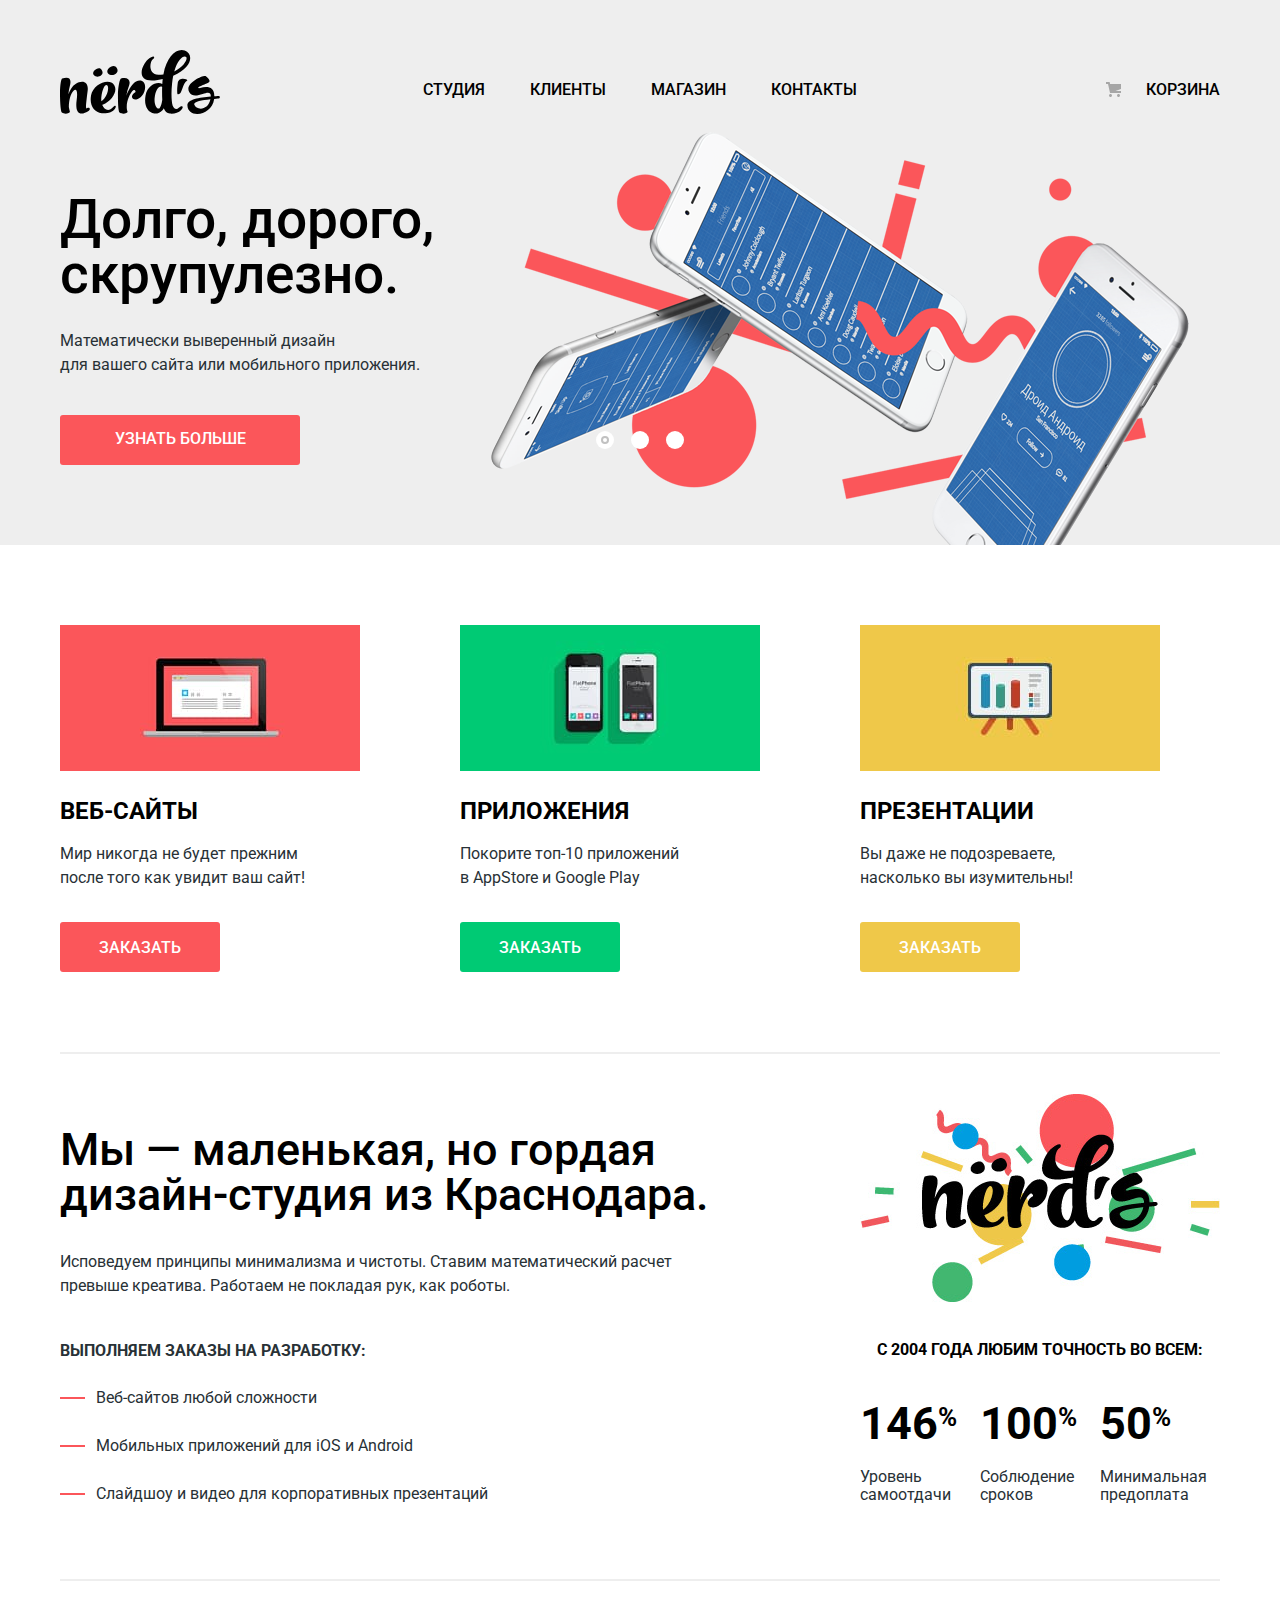
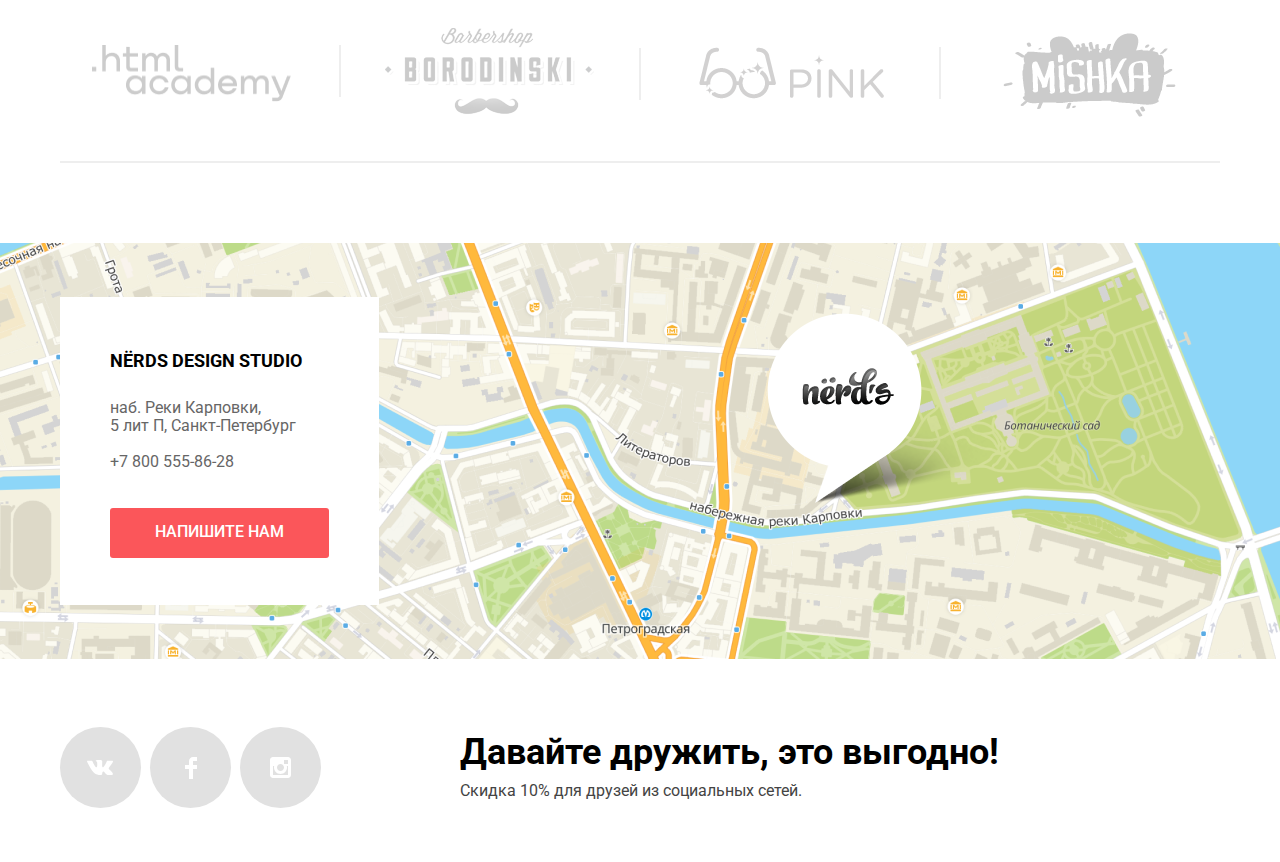
==== commit 359afe7b: "Доработки по защите проекта" ====
--- a/index.html
+++ b/index.html
@@ -8,8 +8,8 @@
     <link rel="manifest" href="manifest.webmanifest">
     <title>Нёрдс</title>
     <link href="https://fonts.googleapis.com/css2?family=Roboto:wght@400;500;700&display=swap" rel="stylesheet">
-    <link href="normalize.css" rel="stylesheet">
-    <link href="style.min.css" rel="stylesheet">
+    <link href="css/normalize.css" rel="stylesheet">
+    <link href="css/style.min.css" rel="stylesheet">
   </head>
 
   <body>
@@ -187,7 +187,7 @@
               <span>NЁRDS DESIGN STUDIO</span><br>наб. Реки Карповки,<br>5 лит П, Санкт-Петербург
             </p>
             <p class="contacts-text-phone">
-              <a class="contacts-phone link" href="tel:+78005558628"><span class="visually-hidden">Контактный телефон</span>
+             <a class="contacts-phone link" href="tel:+78005558628"><span class="visually-hidden">Контактный телефон</span>
                +7 800 555-86-28</a>
             </p>
             <p class="contacts-button">
@@ -195,8 +195,8 @@
             </p>
           </div>
         </div>
-        <div class="map-box-img">
-          <iframe src="https://www.google.com/maps/embed?pb=!1m18!1m12!1m3!1d1996.8178647588688!2d30.31519231617443!3d59.96834466666385!2m3!1f0!2f0!3f0!3m2!1i1024!2i768!4f13.1!3m3!1m2!1s0x4696315bc4e8ce61%3A0xe703c377f3424272!2sStudio%20212!5e0!3m2!1sru!2sru!4v1624648644647!5m2!1sru!2sru" width="100%" height="416" allowfullscreen title="Офис находится по адресу наб. Реки Карповки,5 лит П, Санкт-Петербург">
+        <div class="map-box">
+          <iframe class="map-img" src="https://www.google.com/maps/embed?pb=!1m18!1m12!1m3!1d1996.8178647588688!2d30.31519231617443!3d59.96834466666385!2m3!1f0!2f0!3f0!3m2!1i1024!2i768!4f13.1!3m3!1m2!1s0x4696315bc4e8ce61%3A0xe703c377f3424272!2sStudio%20212!5e0!3m2!1sru!2sru!4v1624648644647!5m2!1sru!2sru" width="1440" height="416" allowfullscreen title="Офис находится по адресу наб. Реки Карповки,5 лит П, Санкт-Петербург">
           </iframe>
         </div>
       </section>
@@ -238,30 +238,30 @@
     </footer>
 
       <section class="modal">
-        <div class="modal-box">
-          <h2 class="modal-title">Напишите нам</h2>
-          <form class="connection-form" action="https://echo.htmlacademy.ru/" method="post">
-            <div class="modal-input-box">
-              <p class="modal-content">
-                <label class="modal-name modal-field" for="name">Ваше имя:</label>
-                <input class="connection-field connection-name" type="text" name="name" id="name" placeholder="Имя Фамилия"> <!--class="invalid" должен добавляться при ошибке введенных данных -->
-              </p>
-              <p class="modal-content">
-                <label class="modal-email modal-field" for="email">Ваш email:</label>
-                <input class="connection-field connection-email" type="email" name="email" id="email" placeholder="email@example.com">
-              </p>
-            </div>
+      <div class="modal-box">
+        <h2 class="modal-title">Напишите нам</h2>
+        <form class="connection-form" action="https://echo.htmlacademy.ru/" method="post">
+          <div class="modal-input-box">
             <p class="modal-content">
-              <label class="modal-text modal-field" for="text">Текст письма:</label>
-              <textarea class="connection-field connection-text" rows="4" cols="80" id="text" name="text" placeholder="В свободной форме"></textarea>
-            </p>
-            <button class="button connection-button change" type="submit">Отправить</button>
-          </form>
-          <button class="button modal-close" type="button"><span class="visually-hidden">Закрыть</span></button>
-        </div>
-      </section>
-
-      <script src="script.min.js"></script>
+              <label class="modal-name modal-field" for="name">Ваше имя:</label>
+              <input class="connection-field connection-name" type="text" name="name" id="name" placeholder="Имя Фамилия"> <!--class="invalid" должен добавляться при ошибке введенных данных -->
+            </p>
+            <p class="modal-content">
+              <label class="modal-email modal-field" for="email">Ваш email:</label>
+              <input class="connection-field connection-email" type="email" name="email" id="email" placeholder="email@example.com">
+            </p>
+          </div>
+          <p class="modal-content">
+            <label class="modal-text modal-field" for="text">Текст письма:</label>
+            <textarea class="connection-field connection-text" rows="4" cols="80" id="text" name="text" placeholder="В свободной форме"></textarea>
+          </p>
+          <button class="button connection-button change" type="submit">Отправить</button>
+        </form>
+        <button class="button modal-close" type="button"><span class="visually-hidden">Закрыть</span></button>
+      </div>
+    </section>
+
+    <script src="js/script.min.js"></script>
 
   </body>
 </html>
--- a/css/style.min.css
+++ b/css/style.min.css
@@ -0,0 +1 @@
+@-webkit-keyframes bounce{0%{transform:translatY(-2000px)}70%{transform:translateY(30px)}90%{transform:translateY(-10px)}to{transform:translateY(0)}}@keyframes bounce{0%{transform:translatY(-2000px)}70%{transform:translateY(30px)}90%{transform:translateY(-10px)}to{transform:translateY(0)}}@-webkit-keyframes shake{0%,to{transform:translateX(0)}10%,30%,50%,70%,90%{transform:translateX(-10px)}20%,40%,60%,80%{transform:translateX(10px)}}@keyframes shake{0%,to{transform:translateX(0)}10%,30%,50%,70%,90%{transform:translateX(-10px)}20%,40%,60%,80%{transform:translateX(10px)}}*,::after,::before{box-sizing:border-box}:root{--basic-fon:#888888;--basic-fon-dark:#EEEEEE;--basic-text:#283136;--basic-black:#000000;--basic-red:#FB565A;--basic-golden:#EFC849;--basic-grin:#00CA74;--basic-grin-light:#00BC6C;--basic-grin-dark:#00AA62;--basic-white:#FFFFFF;--basic-gray:#666666;--basic-gray-dark:#444444;--basic-gray-light:#D7DCDE;--basic-red-light:#E74246;--basic-red-dark:#D7373B;--basic-gold-light:#EAB534;--basic-gold-dark:#E5A722;--basic-gray-gray:#B4B9BB;--basic-gray-graphite:#DFDFDF;--basic-gray-graphite-light:#D5D5D5;--basic-graphite:#DBDBDB;--basic-white-gray:rgba(255, 255, 255, 0.3);--basic-black-gray:rgba(0, 0, 0, 0.3);--basic-active-gray:#C1C1C1;--basic-white-light:rgba(0, 0, 0, 0.0001);--basic-shadow:rgba(0, 1, 1, 0.1);--basic-gray-next:#A6A6A6;--basic-gray-social:#E1E1E1;--basic-gray-input:#4D4D4D;--basic-gray-range:#D7DCDF;--basic-gray-toggle:#ABABAB;--basic-shadow-toggle:rgba(0, 0, 0, 0.15);--basic-product-img:rgba(0, 0, 0, 0.25);--basic-product-border:#C4C4C4;--basic-shadow-modal:rgba(0, 0, 0, 0.4);--basic-invalid-gray:rgba(40, 49, 54, 0.3)}.page{height:100%}body{min-height:100%;min-width:1180px;display:grid;grid-template-rows:-webkit-min-content 1fr -webkit-min-content;grid-template-rows:min-content 1fr min-content;align-content:start;margin:0;padding:0;font-family:"Roboto",Arial,sans-serif;font-size:16px;line-height:24px;font-weight:400;color:var(--basic-text);background-color:transparent}.main-nav{display:grid;grid-template-columns:160px 1fr -webkit-min-content;grid-template-columns:160px 1fr min-content}.container{width:1180px;margin:0 auto;padding:0 10px}.button{font:inherit;text-align:center;vertical-align:middle;text-transform:uppercase;border:0;cursor:pointer}.link{text-decoration:none}.list{list-style:none}.slide-list{margin:0;padding:0}.slide-box{width:538px;padding-top:71px;margin-right:-140px}.site-nav,.site-nav a{color:var(--basic-black)}.site-nav{display:flex;flex-wrap:wrap;width:530px;line-height:30px;font-weight:500;text-transform:uppercase;background-color:transparent;padding:0 0 0 11px;margin:49px 0 0 192px}.site-nav a{text-decoration:none;display:block;padding:26px 0 13px}.site-nav li:not(:last-child){margin-right:45px}.basket{line-height:30px;font-weight:500;text-transform:uppercase;color:var(--basic-black);background-color:transparent;text-decoration:none;padding:26px 0 13px 50px;margin-top:49px;position:relative}.basket::before{content:"";position:absolute;top:33px;left:10px;width:15px;height:15px;background-image:url(../img/basket-icon.svg);background-repeat:no-repeat}.main-header,.main-slide{background-color:var(--basic-fon-dark)}.main-slide{margin-bottom:80px}.basket:hover,.product-title:hover,.site-nav a:hover{color:var(--basic-red)}.basket:active,.site-link:active{color:var(--basic-black-gray)}.basket.active,.site-link.active{border-bottom:2px solid var(--basic-red)}.logo-img:hover{opacity:.7}.logo-img:active{opacity:.3}.main-header-logo{padding-top:49px}.visually-hidden{position:absolute;width:1px;height:1px;margin:-1px;border:0;padding:0;-webkit-clip-path:inset(100%);clip-path:inset(100%);clip:rect(0 0 0 0);overflow:hidden}.slide-item{display:none}.slide-active{display:grid;grid-template-columns:1fr 760px}.slide-container{padding:0 10px;position:relative}.slide-button{position:absolute;top:306px;left:546px;display:flex;flex-wrap:wrap;align-items:center;width:88px;margin:0;padding:0}.slide-button li{margin-right:17px}.slide-button li:last-child{margin-right:0}.slide-switch{width:18px;height:18px;background-color:var(--basic-white);border-radius:50%}.slide-switch.active{background-image:url(../img/slide-on.svg);background-repeat:no-repeat;background-position:center}.slide-title{font-size:55px;line-height:55px;color:var(--basic-black);font-weight:500;margin:0 0 27px}.contacts-link,.slide-link{text-decoration:none;color:var(--basic-white);background-color:var(--basic-red);font-weight:500;line-height:18px;display:inline-block;vertical-align:middle;padding:15px 10px 17px;border-radius:3px}.slide-link{width:240px}.contacts-link{width:219px}.slide-text{margin:0 0 38px}.slide-text-carousel{padding-top:10px;margin-bottom:28px}.map-box,.map-img{width:100%;height:416px}.map-img{border:0}.map-box{background-image:url(../img/map.png);background-repeat:no-repeat;background-position:center}.slide-img{max-width:100%;height:auto;margin-left:-3px;margin-top:-7px}.slide-container-img{margin-bottom:-7px}.contacts-content{position:relative}.contacts-box{background-color:var(--basic-white);width:319px;margin:0;position:absolute;top:54px;left:10px}.services{border-bottom:2px solid var(--basic-fon-dark)}.services-item::before{content:"";display:block;width:300px;height:146px;margin:0 0 25px}.services-item-site{background-image:url(../img/illustration-1.jpg);background-repeat:no-repeat}.services-item-applications{background-image:url(../img/illustration-2.jpg);background-repeat:no-repeat}.services-item-presentation{background-image:url(../img/illustration-3.jpg);background-repeat:no-repeat}.services-list{display:grid;grid-template-columns:300px 300px 300px;grid-gap:100px;margin:0;padding:0 0 80px}.service-card-title{font-weight:700;font-size:24px;line-height:30px;text-transform:uppercase;color:var(--basic-black);margin:0 0 16px}.service-text{font-weight:400;line-height:24px;color:var(--basic-text);margin:0 0 32px}.service-button{color:var(--basic-white);font-weight:500;line-height:18px;width:160px;padding:17px 10px 15px;border-radius:3px;display:inline-block;vertical-align:middle}.service-button.site{background-color:var(--basic-red);display:flex;align-items:center;justify-content:center}.service-button.applications,.service-button.presentations{background-color:var(--basic-grin);display:flex;align-items:center;justify-content:center}.service-button.presentations{background-color:var(--basic-golden)}.about-box{display:grid;grid-template-columns:655px 1fr;margin-bottom:73px}.about-text{font-weight:500;font-size:45px;line-height:45px;color:var(--basic-black);margin:0 0 33px;padding-top:73px}.about-list{margin:0;padding:0}.about-item{position:relative;margin-bottom:24px;padding-left:36px}.about-item:last-child{margin-bottom:0}.about-item::before{content:"";position:absolute;top:11px;left:0;width:25px;height:2px;background-color:var(--basic-red)}.about-content{margin:0 0 41px}.about-list-title,.advantages-text{font-weight:700;text-transform:uppercase;font-size:16px}.about-list-title{margin:0 0 23px}.advantages{margin-left:auto;padding-top:40px}.advantages-text{color:var(--basic-black);margin:0 0 30px;text-align:center}.advantages::before{content:"";display:block;width:360px;height:208px;background-image:url(../img/nerds-illustration.png);background-repeat:no-repeat;margin:0 0 36px}.advantages-list{display:flex;flex-wrap:wrap;width:360px;margin:0;padding:0}.advantages-content{line-height:18px;margin:0 0 12px;position:relative}.advantages-text-box{line-height:18px;margin:0;width:120px}.advantages-indicator{font-size:45px;line-height:64px}.advantages-indicator,.contacts-text span,.percent{font-weight:700;color:var(--basic-black)}.percent{position:absolute;top:5px;font-size:26px;line-height:40px}.partners{margin-bottom:80px;border-top:2px solid var(--basic-fon-dark);border-bottom:2px solid var(--basic-fon-dark)}.partners-img{opacity:.2}.partners-img:hover{opacity:1}.partners-img:active{opacity:.1}.partners-img-academy{width:199px;height:57px}.partners-item-academy{display:block;position:relative;padding:59px 48px 47px 32px}.partners-item-academy::after,.partners-item-barbershop::after,.partners-item-pink::after{content:"";position:absolute;top:center;right:-2px;width:2px;height:52px;background-color:var(--basic-fon-dark)}.partners-img-barbershop{width:209px;height:90px}.partners-item-barbershop{display:block;position:relative;padding:44px 44px 33px 46px}.partners-item-barbershop::after,.partners-item-pink::after{top:64px;right:-3px}.partners-img-pink{width:185px;height:52px}.partners-item-pink{display:block;position:relative;padding:64px 54px 53px 61px}.partners-item-pink::after{top:center}.partners-img-mishka{width:173px;height:84px}.partners-item-mishka{display:block;padding:52px 30px 37px 65px}.partners-list{width:1160px;display:flex;flex-wrap:wrap;align-items:center;margin:0;padding:0}.contacts-text{line-height:18px;color:var(--basic-gray);margin:0 0 15px;padding:49px 0 0 50px}.contacts-text-phone{padding-left:50px;margin:0 0 34px}.contacts-text span{font-size:18px;line-height:30px;text-transform:uppercase;margin:0 0 23px;display:inline-block;vertical-align:text-bottom}.contacts-phone{color:var(--basic-gray)}.contacts-button{padding:0 0 47px 50px;margin:0}.footer-box{display:grid;grid-template-columns:1fr 2fr}.socials-list{margin:0 139px 0 0;padding:68px 0 35px;width:261px;display:flex;flex-wrap:wrap;justify-content:space-between}.socials-item{margin-bottom:10px}.socials-button{display:flex;align-items:center;justify-content:center;width:81px;height:81px;border-radius:50%;background-color:var(--basic-gray-social);color:inherit}.socials-button:hover{background-color:var(--basic-red-light)}.socials-button:active{background-color:var(--basic-red-dark);box-shadow:inset 0 3px 0 var(--basic-shadow)}.socials-button:active path{fill:var(--basic-white-gray)}.copyright{padding:75px 0 60px}.copyright-title{font-weight:700;font-size:36px;line-height:36px;color:var(--basic-black);margin:0 0 10px}.copyright-text{line-height:22px;color:var(--basic-gray-dark);margin:0}.modal{width:960px;background-color:var(--basic-white);box-shadow:0 20px 40px var(--basic-shadow-modal);position:fixed;bottom:180px;left:50%;margin-left:-480px;display:none}.modal-error,.modal-show{display:block;-webkit-animation-name:bounce;animation-name:bounce;-webkit-animation-duration:.6s;animation-duration:.6s}.modal-error{-webkit-animation-name:shake;animation-name:shake}.modal-box{width:761px;padding:64px 99px 84px 100px}.modal-title{font-weight:700;font-size:45px;line-height:53px;color:var(--basic-black);margin:0 0 35px}.modal-content{margin:0;padding:0}.modal-input-box{display:grid;grid-template-columns:1fr 1fr;grid-gap:40px}.modal-field{font-weight:700;line-height:18px;color:var(--basic-black);display:inline-block;vertical-align:baseline;margin-bottom:9px}.connection-button{color:var(--basic-white);background-color:var(--basic-red);font-weight:500;line-height:18px;width:259px;padding:17px 10px 15px;border-radius:3px}.modal-field,.product-item:hover::before{opacity:1}.connection-field{width:360px;padding:10px 14px 12px;line-height:18px;font:inherit;background-color:transparent;color:var(--basic-gray-dark);border:2px solid var(--basic-gray-light);margin-bottom:30px;border-radius:3px}.connection-text{width:760px;margin:0 0 40px;padding:11px 14px 8px}.connection-field:hover{border:2px solid var(--basic-gray-gray)}.connection-field:focus{border:2px solid var(--basic-black)}.change:hover{background-color:var(--basic-red-light)}.change:active{background-color:var(--basic-red-dark);color:var(--basic-white-gray);box-shadow:inset 0 3px 0 var(--basic-shadow)}.product-title:active{color:var(--basic-black);opacity:.3}.connection-field.invalid{border:2px solid var(--basic-red-light);color:var(--basic-red-light)}.product-item::before{content:"";display:block;width:360px;height:40px;background-image:url(../img/background-product.png);background-repeat:no-repeat;opacity:.12;margin:0;padding:0}.product-item:hover{width:360px;-webkit-filter:drop-shadow(0 6px 15px var(--basic-product-img));filter:drop-shadow(0 6px 15px var(--basic-product-img))}.product-item{position:relative}.product-img{border:1px solid var(--basic-product-border);border-bottom-right-radius:3px;border-bottom-left-radius:3px}.product-description{position:absolute;bottom:5px;left:0;opacity:0}.product-item:focus .product-description,.product-item:hover .product-description{opacity:1}.product-description:focus-within{opacity:1}.service-button.applications:hover{background-color:var(--basic-grin-light)}.service-button.applications:active{background-color:var(--basic-grin-dark);color:var(--basic-white-gray);box-shadow:inset 0 3px 0 var(--basic-shadow)}.service-button.presentations:hover{background-color:var(--basic-gold-light)}.service-button.presentations:active{background-color:var(--basic-gold-dark);color:var(--basic-white-gray);box-shadow:inset 0 3px 0 var(--basic-shadow)}.modal-close{width:21px;height:21px;background-color:transparent;background-image:url(../img/close-cross.svg);background-repeat:no-repeat;opacity:.3;position:absolute;top:78px;right:90px}.modal-close:hover{opacity:1}.modal-close:active{opacity:.1}.filter-container{display:grid;grid-template-columns:260px 1fr;grid-column-gap:140px}.product-list{display:grid;grid-template-columns:1fr 1fr;grid-column-gap:42px;grid-row-gap:25px;margin:0 0 49px;padding:0}.catalog-title-box{background-color:var(--basic-fon-dark);margin:0 0 55px}.catalog-title{font-weight:500;font-size:55px;line-height:55px;color:var(--basic-black);text-align:center;padding:71px 0 108px}.price-title{margin:0 0 48px}.sorting{display:flex;align-items:center}.sorting-title{margin:-3px 266px 45px 0;padding:0}.sorting-list{display:flex;flex-wrap:wrap;margin:3px 0 51px;padding:0 85px 0 0;position:relative}.sorting-link{padding:17px 0 13px;font-size:14px;line-height:18px;text-transform:uppercase;color:var(--basic-black);opacity:.3;margin:0}.sorting-list li:not(:last-child){margin-right:26px}.sorting-list li:nth-child(3),.sorting-list li:nth-child(4){margin-right:0}.sorting-link:active,.sorting-link:hover{color:var(--basic-black);opacity:.6}.sorting-link:active{opacity:1}.sorting-link.active{opacity:1}.sorting-link-back::after,.sorting-link-next::after{content:"";position:absolute;top:6px;right:18px;width:11px;height:10px;background-repeat:no-repeat;background-image:url(../img/triangle-active.svg);padding:10px;opacity:.2}.sorting-link-back::after{right:-11px;background-image:url(../img/triangle-active2.svg)}.sorting-link-back:hover::after,.sorting-link-next:hover::after{opacity:.6}.sorting-link-back:active::after,.sorting-link-next.active::after,.sorting-link-next:active::after{opacity:1}.range-title{font-weight:700;font-size:18px;line-height:30px;color:var(--basic-black);text-transform:uppercase}.range-controls{height:80px;background-color:var(--basic-fon-dark);border-radius:3px;padding:39px 22px 39px 33px;margin:0 0 13px;position:relative}.range-scale{height:2px;background-color:var(--basic-gray-range)}.range-bar{height:2px;background-color:var(--basic-grin);width:70%}.range-toggle{background-color:var(--basic-white);width:20px;height:20px;box-shadow:0 2px 1px var(--basic-shadow-toggle);border-radius:50%;cursor:pointer;position:absolute;top:30px}.range-toggle::before{content:"";position:absolute;left:8px;top:8px;width:4px;height:4px;border-radius:50%;background-color:var(--basic-gray-toggle)}.range-toggle-min{left:18px}.range-toggle-max{left:80px}.filter-importance{padding:0;margin:0 0 55px;text-transform:uppercase}.filter-importance-max,.filter-importance-min{display:inline-block;vertical-align:middle;border:0;width:80px;height:38px;background-color:var(--basic-fon-dark);border-radius:3px;text-align:center}.filter-importance-min{padding:0 10px;margin:0 29px 0 8px}.filter-importance-max{padding:0 5px 0 15px;margin-left:7px}.cost,.features,.layout{border:0;margin:0;padding:0}.features-title,.layout-title{margin-bottom:16px}.layout-view{line-height:20px;padding-left:36px;position:relative;display:block;cursor:pointer}.input-radio+label::before{content:"";position:absolute;left:0;top:-2px;width:25px;height:25px;border-radius:50%;border:4px solid var(--basic-gray-input);opacity:.4}.input-checkbox:checked:hover+label::after,.input-checkbox:hover+label::before,.input-radio:checked:hover+label::after,.input-radio:hover+label::before{opacity:1}.input-checkbox:disabled+label::before,.input-radio:disabled+label::before{opacity:.1}.input-checkbox:disabled+label,.input-radio:disabled+label{color:var(--basic-invalid-gray)}.input-radio:checked+label::after{content:"";position:absolute;left:8px;top:6px;width:9px;height:9px;border-radius:50%;background-color:var(--basic-gray-input);opacity:.4}.input-checkbox:focus+label::after,.input-checkbox:focus+label::before,.input-radio:focus+label::before,.sorting-link-back:focus::after,.sorting-link-next:focus::after{outline:2px solid var(--basic-black)}.label-checkbox{position:relative;display:block;padding-left:36px;line-height:20px;cursor:pointer}.input-checkbox+label::before{content:"";position:absolute;left:0;top:-2px;width:23px;height:23px;border-radius:3px;border:2px solid var(--basic-gray-input);opacity:.4}.input-checkbox:checked+label::before{display:none}.input-checkbox:checked+label::after{content:"";position:absolute;width:25px;height:23px;left:0;top:-2px;background-image:url(../img/on-check.svg);background-repeat:no-repeat;background-position:0 0;opacity:.4}.layout-list{margin:0 0 45px;padding:0}.features-item,.layout-item{margin-bottom:20px}.features-list{margin:0 0 49px;padding:0}.filter-button,.product-description{text-align:center;background-color:var(--basic-fon-dark)}.filter-button{font-weight:500;font-size:16px;line-height:18px;color:var(--basic-black);width:260px;padding:17px 10px 15px;border-radius:3px}.product-description{width:360px;border-bottom-right-radius:3px;border-bottom-left-radius:3px}.product-title{font-weight:700;font-size:18px;line-height:30px;text-transform:uppercase;color:var(--basic-black);margin:0;padding:24px 0 12px}.prodduct-content{width:255px;line-height:18px;color:var(--basic-gray);margin:0 auto 32px;padding:0}.product-button{width:200px;padding:12px 11px 14px 9px;background-color:var(--basic-red);color:var(--basic-white);border-radius:3px;margin-bottom:44px}.product-button:active{color:var(--basic-white);box-shadow:inset 0 3px 0 var(--basic-shadow)}.button-nav:hover{background-color:var(--basic-gray-graphite)}.button-nav:active{background-color:var(--basic-gray-graphite-light);color:var(--basic-black-gray);box-shadow:inset 0 3px 0 var(--basic-shadow)}.pages-navigation-list{display:flex;flex-wrap:wrap;margin:0 0 50px;padding:0}.pages-navigation-link{color:var(--basic-black);font-weight:500;line-height:18px;display:flex;align-items:center;justify-content:center;width:50px;height:50px;border-radius:3px;background-color:var(--basic-fon-dark)}.pages-navigation-item{width:50px;height:50px;border-radius:3px;margin:0 11px 10px 0}.pages-navigation-item:last-child{margin-right:0}.pages-navigation-next{background-color:var(--basic-fon-dark);font-weight:500;font-size:16px;line-height:18px;color:var(--basic-black);width:260px;border-radius:3px;text-transform:uppercase;padding:17px 77px 15px 78px}.pages-navigation-link.active{background-color:var(--basic-white-light);border:3px solid var(--basic-graphite);border-radius:3px}